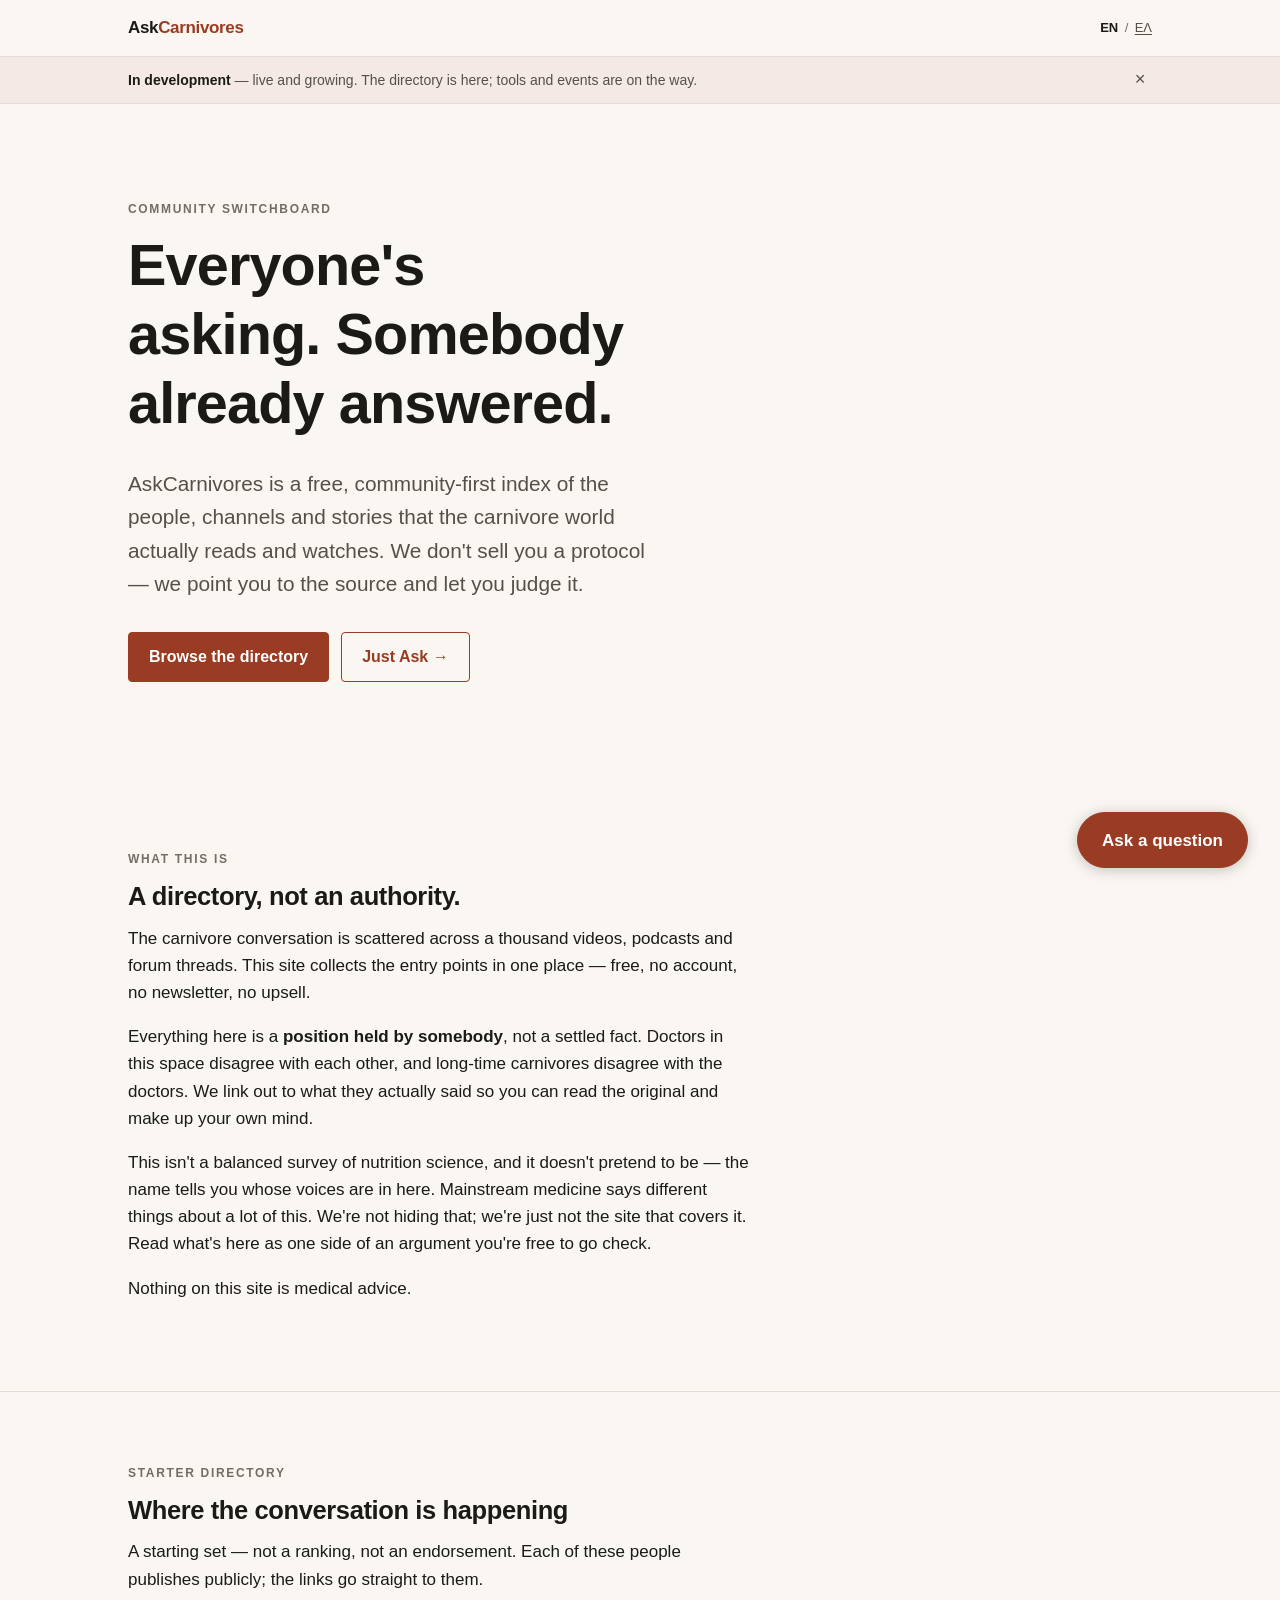
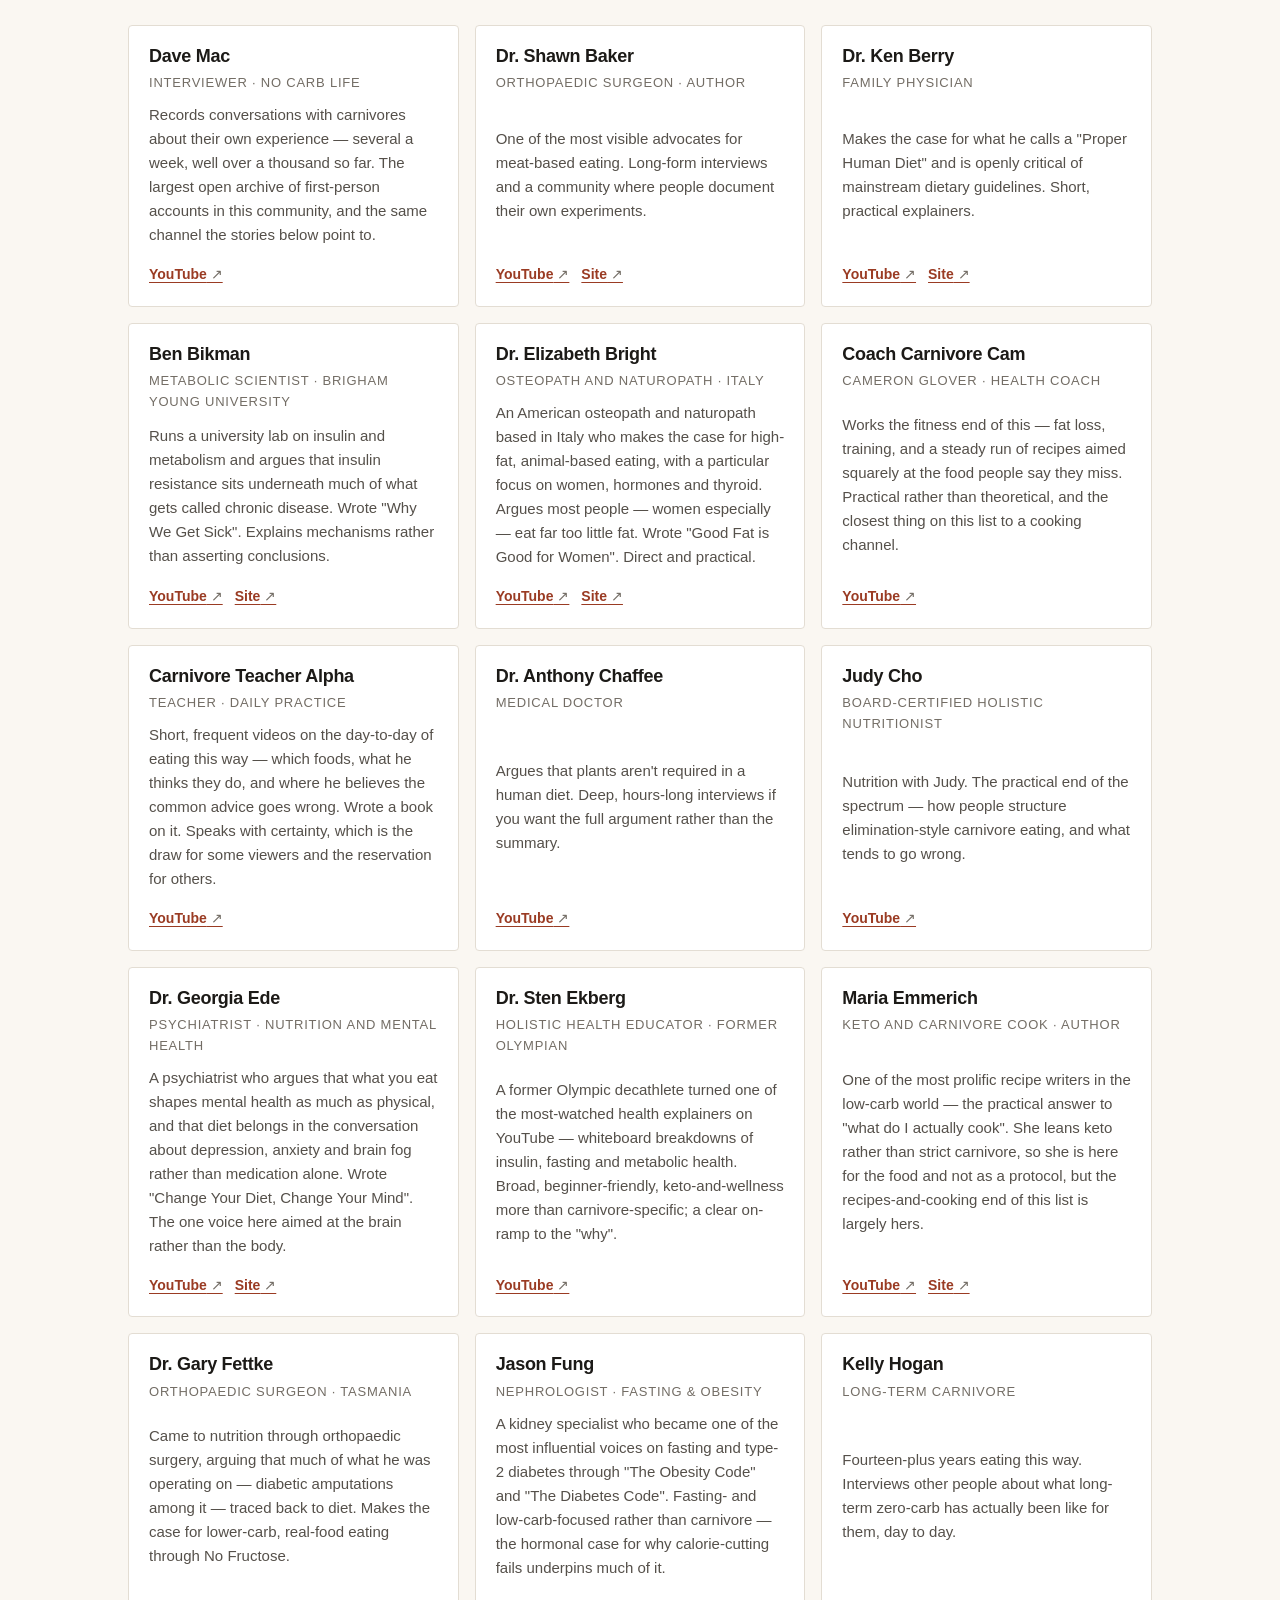
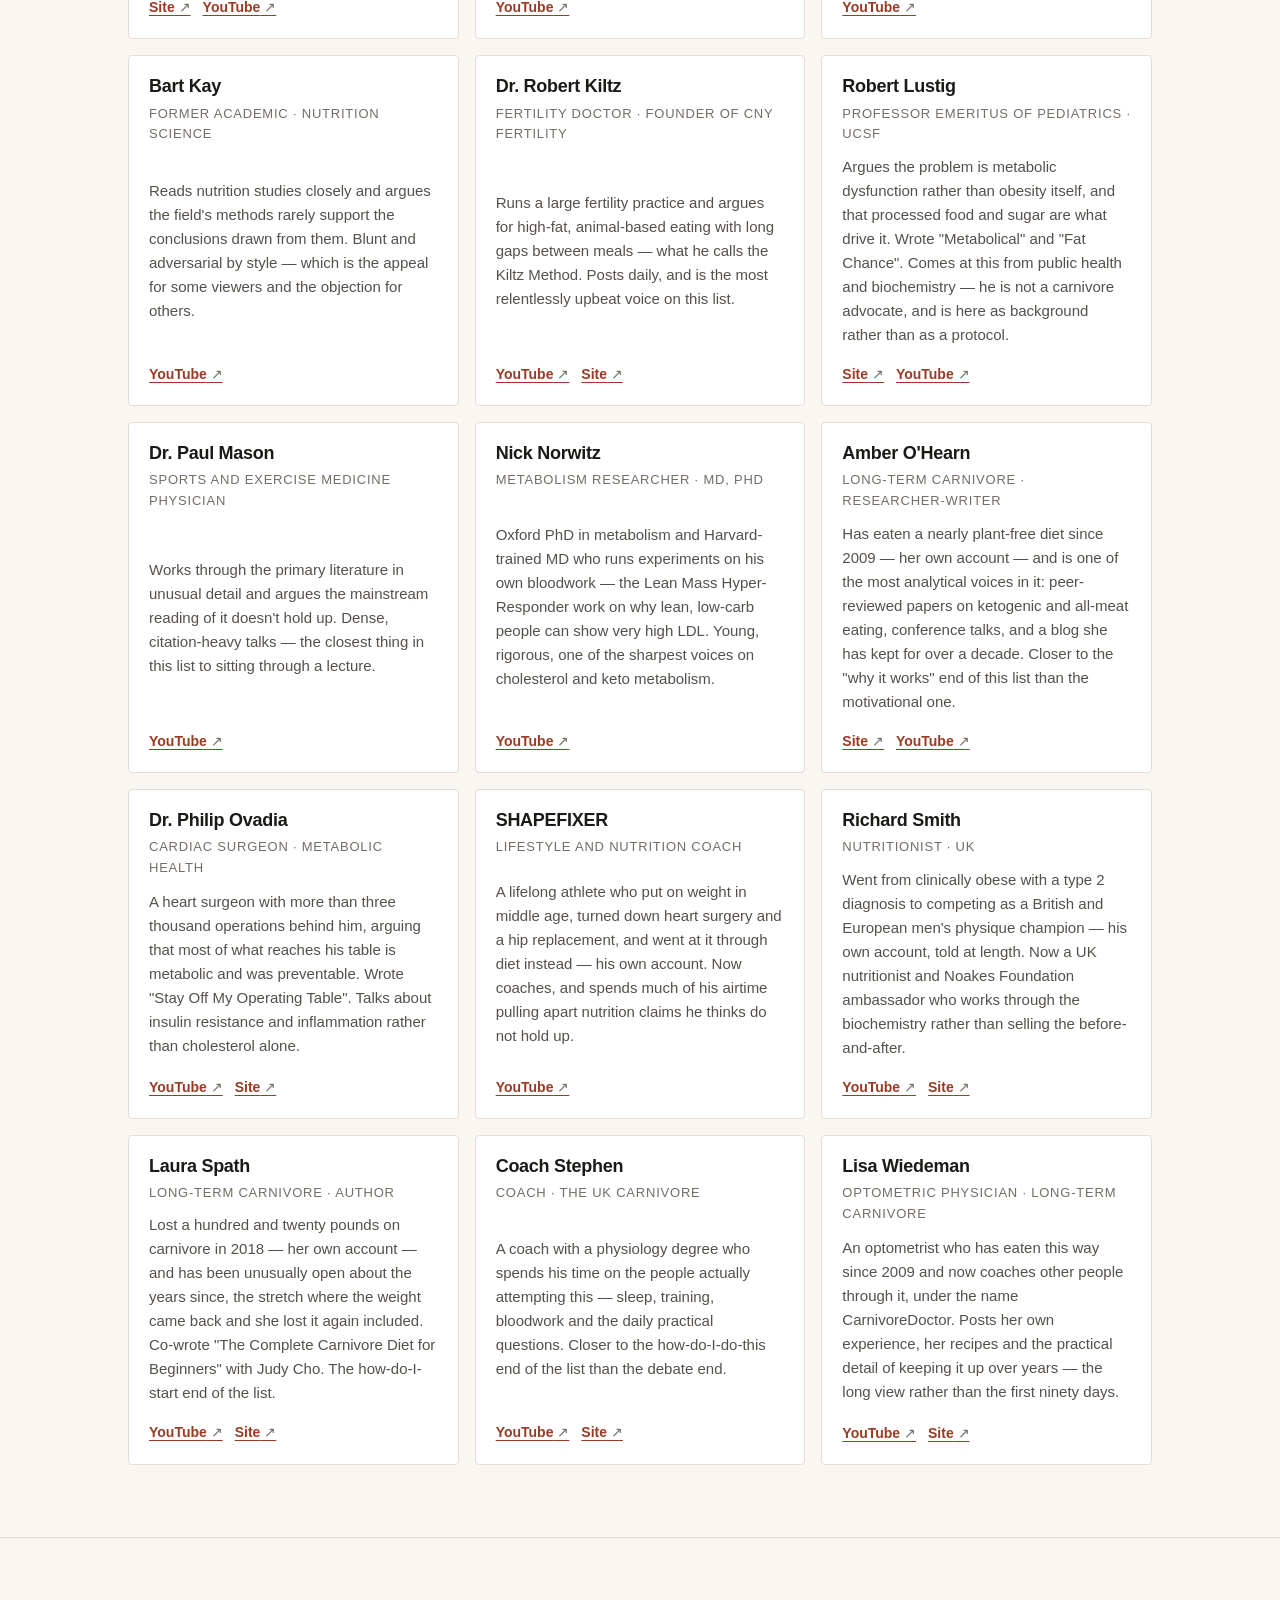
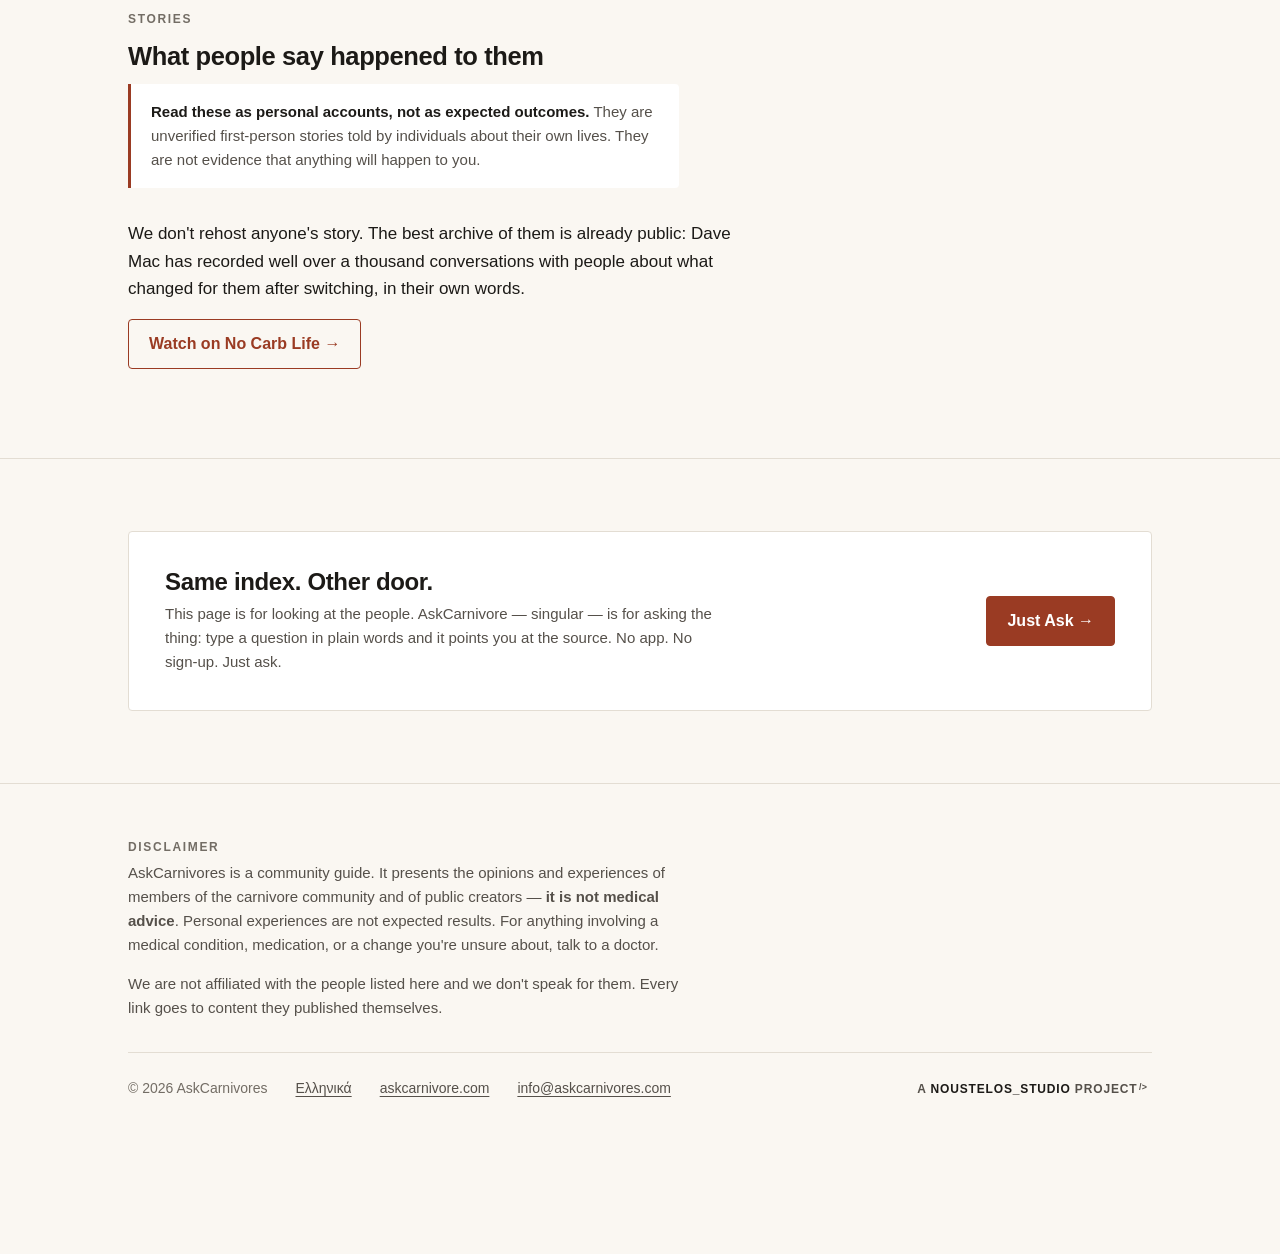
==== index.html @ 286eb3c7 "Put the bot in a panel, so nobody has to leave to ask Concept Base v3.1 §16, built. A floating launc" ====
<!DOCTYPE html>
<html lang="en">
<head>
<meta charset="utf-8">
<meta name="viewport" content="width=device-width, initial-scale=1">
<title>AskCarnivores — a community switchboard for the carnivore world</title>
<meta name="description" content="A free, community-first directory of carnivore creators, doctors and real experiences. We point you to the sources. Not medical advice.">
<link rel="canonical" href="https://askcarnivores.com/">
<link rel="alternate" hreflang="en" href="https://askcarnivores.com/">
<link rel="alternate" hreflang="el" href="https://askcarnivores.com/gr/">
<link rel="alternate" hreflang="x-default" href="https://askcarnivores.com/">

<meta property="og:type" content="website">
<meta property="og:url" content="https://askcarnivores.com/">
<meta property="og:site_name" content="AskCarnivores">
<meta property="og:title" content="AskCarnivores — a community switchboard for the carnivore world">
<meta property="og:description" content="A free, community-first directory of carnivore creators, doctors and real experiences. We point you to the sources. Not medical advice.">
<meta property="og:image" content="https://askcarnivores.com/assets/og.v1.png">
<meta property="og:image:width" content="1200">
<meta property="og:image:height" content="630">
<meta property="og:locale" content="en_US">
<meta property="og:locale:alternate" content="el_GR">
<meta name="twitter:card" content="summary_large_image">

<link rel="icon" href="/assets/favicon.v2.svg" type="image/svg+xml">
<link rel="apple-touch-icon" href="/assets/apple-touch-icon.v2.png">
<meta name="theme-color" content="#faf7f2" media="(prefers-color-scheme: light)">
<meta name="theme-color" content="#161513" media="(prefers-color-scheme: dark)">

<link rel="stylesheet" href="/assets/style.v3.css">
</head>
<body>

<a class="skip-link" href="#main">Skip to content</a>

<header class="site-header">
  <div class="wrap">
    <a class="brand" href="/">Ask<span>Carnivores</span></a>
    <nav class="lang" aria-label="Language">
      <a href="/" aria-current="true" hreflang="en">EN</a>
      <span aria-hidden="true">/</span>
      <a href="/gr/" hreflang="el">ΕΛ</a>
    </nav>
  </div>
</header>

<!-- Maturity, not liability. The disclaimer in the footer is a different
     promise and stays there — never move it up here, because this strip can be
     dismissed and that one must not be.

     The checkbox is the dismiss: no JavaScript on this site, by CSP. It has to
     precede the strip for the sibling selector to reach it. Mirror any change
     into /gr/index.html. -->
<input class="status-dismiss" type="checkbox" id="status-dismiss">
<aside class="status" aria-label="Site status">
  <div class="wrap">
    <p>
      <strong>In development</strong> — live and growing. The directory is here; tools
      and events are on the way.
    </p>
    <label class="status__x" for="status-dismiss" title="Dismiss">×</label>
  </div>
</aside>

<main id="main">

  <!-- ============ HERO ============ -->
  <section class="hero">
    <div class="wrap">
      <p class="eyebrow">Community switchboard</p>
      <h1>Everyone's asking. Somebody already answered.</h1>
      <p class="lede">
        AskCarnivores is a free, community-first index of the people, channels and
        stories that the carnivore world actually reads and watches. We don't sell
        you a protocol — we point you to the source and let you judge it.
      </p>
      <div class="hero-actions">
        <a class="btn btn-primary" href="#directory">Browse the directory</a>
        <a class="btn btn-secondary" href="https://askcarnivore.com" target="_blank" rel="noopener">Just Ask →</a>
      </div>
    </div>
  </section>

  <!-- ============ WHAT IS THIS ============ -->
  <section class="section" id="what">
    <div class="wrap">
      <p class="eyebrow">What this is</p>
      <h2>A directory, not an authority.</h2>
      <p>
        The carnivore conversation is scattered across a thousand videos, podcasts and
        forum threads. This site collects the entry points in one place — free, no
        account, no newsletter, no upsell.
      </p>
      <p>
        Everything here is a <strong>position held by somebody</strong>, not a settled fact.
        Doctors in this space disagree with each other, and long-time carnivores disagree
        with the doctors. We link out to what they actually said so you can read the
        original and make up your own mind.
      </p>
      <p>
        This isn't a balanced survey of nutrition science, and it doesn't pretend to be —
        the name tells you whose voices are in here. Mainstream medicine says different
        things about a lot of this. We're not hiding that; we're just not the site that
        covers it. Read what's here as one side of an argument you're free to go check.
      </p>
      <p>
        Nothing on this site is medical advice.
      </p>
    </div>
  </section>

  <!-- ============ DIRECTORY ============ -->
  <!-- ===================================================================
       DIRECTORY — EDIT HERE
       These 27 are Nick's list, and the list is CLOSED at 27 — a new name
       enters only if he judges it equally significant. Do not add or propose
       names; a change comes from him, not from a sweep. (It was 24 until
       2026-08-17, when he added Sten Ekberg, Jason Fung and Nick Norwitz. The
       bot's curation roster holds all 27 too, so the two match one-for-one.)
       To edit a card, edit the <li class="card"> block below.
       Keep every link: target="_blank" rel="noopener".
       CONTENT RULE: describe what a person ARGUES or EXPERIENCED.
         OK   "shares her own multi-year experience"
         NOT  "cured her eczema" / "reverses diabetes"
       Mirror any change into /gr/index.html.

       ORDER — do not re-sort by hand, and do not tidy it for grid symmetry.
       Dave Mac is pinned first because he is structural: his channel is the
       testimonials backbone and the Stories section's only destination. That
       is not a ranking of anyone else, and the "not a ranking, not an
       endorsement" line above the grid stays exactly as it is.
       Everyone after him is alphabetical BY SURNAME, ignoring a leading
       "Dr." — "Dr. Ken Berry" sorts under B, on "Berry". (This changed on
       2026-08-17; it used to sort on the first name shown.)
       Accounts with no surname use their real surname where one exists, and
       otherwise the handle with "Coach" dropped: Coach Carnivore Cam sorts on
       "Carnivore Cam", Coach Stephen on "Stephen", SHAPEFIXER on "Shapefixer".
       A new card slots into that rule; the order is never re-decided by hand,
       and it is never tidied for grid symmetry — 27 cards leave an uneven last
       row, which is fine.

       YOUTUBE-ONLY ON PURPOSE: Carnivore Teacher Alpha, Coach Carnivore Cam
       and SHAPEFIXER. None of them runs an ordinary site — the only other
       links on their channels are a storefront, a booking page and a book
       listing. Those are commerce, and v1 carries no affiliate or shop links
       (Brief §6). If one of them launches a real site, add it.

       DO NOT LIST: Paul Saladino. Nick's standing decision — he is not to be
       used as a source or a reference anywhere on this site, in the bot index,
       or in any future tool. Removed 2026-08-14. Do not re-add.
       =================================================================== -->
  <section class="section" id="directory">
    <div class="wrap">
      <p class="eyebrow">Starter directory</p>
      <h2>Where the conversation is happening</h2>
      <p>
        A starting set — not a ranking, not an endorsement. Each of these people
        publishes publicly; the links go straight to them.
      </p>

      <ul class="cards">

        <li class="card">
          <h3>Dave Mac</h3>
          <p class="role">Interviewer · No Carb Life</p>
          <p>
            Records conversations with carnivores about their own experience — several a
            week, well over a thousand so far. The largest open archive of first-person
            accounts in this community, and the same channel the stories below point to.
          </p>
          <div class="card-links">
            <a href="https://www.youtube.com/@zerocarb" target="_blank" rel="noopener">YouTube</a>
          </div>
        </li>

        <li class="card">
          <h3>Dr. Shawn Baker</h3>
          <p class="role">Orthopaedic surgeon · author</p>
          <p>
            One of the most visible advocates for meat-based eating. Long-form interviews
            and a community where people document their own experiments.
          </p>
          <div class="card-links">
            <a href="https://www.youtube.com/@ShawnBakerMD" target="_blank" rel="noopener">YouTube</a>
            <a href="https://revero.com" target="_blank" rel="noopener">Site</a>
          </div>
        </li>

        <li class="card">
          <h3>Dr. Ken Berry</h3>
          <p class="role">Family physician</p>
          <p>
            Makes the case for what he calls a "Proper Human Diet" and is openly critical
            of mainstream dietary guidelines. Short, practical explainers.
          </p>
          <div class="card-links">
            <a href="https://www.youtube.com/@KenDBerryMD" target="_blank" rel="noopener">YouTube</a>
            <a href="https://drberry.com" target="_blank" rel="noopener">Site</a>
          </div>
        </li>

        <li class="card">
          <h3>Ben Bikman</h3>
          <!-- Role names the field and institution, not an academic rank. Sources
               vary between assistant professor and professor depending on their
               date; field and lab are uncontested. Same caution as the Bart Kay
               card, for the same reason. -->
          <p class="role">Metabolic scientist · Brigham Young University</p>
          <p>
            Runs a university lab on insulin and metabolism and argues that insulin
            resistance sits underneath much of what gets called chronic disease. Wrote
            "Why We Get Sick". Explains mechanisms rather than asserting conclusions.
          </p>
          <div class="card-links">
            <a href="https://www.youtube.com/@benbikman" target="_blank" rel="noopener">YouTube</a>
            <a href="https://benbikman.com/" target="_blank" rel="noopener">Site</a>
          </div>
        </li>

        <li class="card">
          <h3>Dr. Elizabeth Bright</h3>
          <!-- @DrElizabethBright is the live channel. Two decoys: @ElizabethBright
               exists with no videos on it, and the channel ID that interview write-ups
               circulate for her is a 404. Checked 2026-08-15. -->
          <p class="role">Osteopath and naturopath · Italy</p>
          <p>
            An American osteopath and naturopath based in Italy who makes the case for
            high-fat, animal-based eating, with a particular focus on women, hormones and
            thyroid. Argues most people — women especially — eat far too little fat. Wrote
            "Good Fat is Good for Women". Direct and practical.
          </p>
          <div class="card-links">
            <a href="https://www.youtube.com/@DrElizabethBright" target="_blank" rel="noopener">YouTube</a>
            <a href="https://www.elizbright.com/" target="_blank" rel="noopener">Site</a>
          </div>
        </li>

        <li class="card">
          <h3>Coach Carnivore Cam</h3>
          <p class="role">Cameron Glover · health coach</p>
          <p>
            Works the fitness end of this — fat loss, training, and a steady run of
            recipes aimed squarely at the food people say they miss. Practical rather
            than theoretical, and the closest thing on this list to a cooking channel.
          </p>
          <div class="card-links">
            <a href="https://www.youtube.com/@coachcarnivorecam" target="_blank" rel="noopener">YouTube</a>
          </div>
        </li>

        <li class="card">
          <h3>Carnivore Teacher Alpha</h3>
          <p class="role">Teacher · daily practice</p>
          <p>
            Short, frequent videos on the day-to-day of eating this way — which foods,
            what he thinks they do, and where he believes the common advice goes wrong.
            Wrote a book on it. Speaks with certainty, which is the draw for some viewers
            and the reservation for others.
          </p>
          <div class="card-links">
            <a href="https://www.youtube.com/@CarnivoreteacherAlpha" target="_blank" rel="noopener">YouTube</a>
          </div>
        </li>

        <li class="card">
          <h3>Dr. Anthony Chaffee</h3>
          <p class="role">Medical doctor</p>
          <p>
            Argues that plants aren't required in a human diet. Deep, hours-long
            interviews if you want the full argument rather than the summary.
          </p>
          <div class="card-links">
            <a href="https://www.youtube.com/@anthonychaffeemd" target="_blank" rel="noopener">YouTube</a>
          </div>
        </li>

        <li class="card">
          <h3>Judy Cho</h3>
          <p class="role">Board-certified holistic nutritionist</p>
          <p>
            Nutrition with Judy. The practical end of the spectrum — how people structure
            elimination-style carnivore eating, and what tends to go wrong.
          </p>
          <div class="card-links">
            <a href="https://www.youtube.com/@NutritionwithJudy" target="_blank" rel="noopener">YouTube</a>
          </div>
        </li>

        <li class="card">
          <h3>Dr. Georgia Ede</h3>
          <p class="role">Psychiatrist · nutrition and mental health</p>
          <p>
            A psychiatrist who argues that what you eat shapes mental health as much as
            physical, and that diet belongs in the conversation about depression, anxiety
            and brain fog rather than medication alone. Wrote "Change Your Diet, Change
            Your Mind". The one voice here aimed at the brain rather than the body.
          </p>
          <div class="card-links">
            <a href="https://www.youtube.com/@GeorgiaEdeMD" target="_blank" rel="noopener">YouTube</a>
            <a href="https://www.diagnosisdiet.com/" target="_blank" rel="noopener">Site</a>
          </div>
        </li>

        <li class="card">
          <h3>Dr. Sten Ekberg</h3>
          <!-- CREDENTIAL-SAFE ROLE LINE, ON PURPOSE. He is a chiropractor (DC), not a
               physician. "Dr. Ekberg" is his own branding; this card describes what he
               DOES and never implies MD. Do not "upgrade" this line to doctor,
               physician or medical anything. -->
          <p class="role">Holistic health educator · former Olympian</p>
          <p>
            A former Olympic decathlete turned one of the most-watched health explainers
            on YouTube — whiteboard breakdowns of insulin, fasting and metabolic health.
            Broad, beginner-friendly, keto-and-wellness more than carnivore-specific; a
            clear on-ramp to the "why".
          </p>
          <div class="card-links">
            <a href="https://www.youtube.com/@drekberg" target="_blank" rel="noopener">YouTube</a>
          </div>
        </li>

        <li class="card">
          <h3>Maria Emmerich</h3>
          <p class="role">Keto and carnivore cook · author</p>
          <p>
            One of the most prolific recipe writers in the low-carb world — the practical
            answer to "what do I actually cook". She leans keto rather than strict
            carnivore, so she is here for the food and not as a protocol, but the
            recipes-and-cooking end of this list is largely hers.
          </p>
          <div class="card-links">
            <a href="https://www.youtube.com/@MariaEmmerich" target="_blank" rel="noopener">YouTube</a>
            <a href="https://mariamindbodyhealth.com/" target="_blank" rel="noopener">Site</a>
          </div>
        </li>

        <li class="card">
          <h3>Dr. Gary Fettke</h3>
          <!-- Role stays at profession and place. His long run-in with the Australian
               regulator is real, but published accounts differ on what was upheld and
               when, so it is deliberately off the card — same reasoning as Bart Kay's
               rank. Site first: the channel last posted in 2019. -->
          <p class="role">Orthopaedic surgeon · Tasmania</p>
          <p>
            Came to nutrition through orthopaedic surgery, arguing that much of what he
            was operating on — diabetic amputations among it — traced back to diet. Makes
            the case for lower-carb, real-food eating through No Fructose.
          </p>
          <div class="card-links">
            <a href="https://www.nofructose.com/" target="_blank" rel="noopener">Site</a>
            <a href="https://www.youtube.com/@garyfettke3210" target="_blank" rel="noopener">YouTube</a>
          </div>
        </li>

        <li class="card">
          <h3>Jason Fung</h3>
          <p class="role">Nephrologist · fasting &amp; obesity</p>
          <p>
            A kidney specialist who became one of the most influential voices on fasting
            and type-2 diabetes through "The Obesity Code" and "The Diabetes Code".
            Fasting- and low-carb-focused rather than carnivore — the hormonal case for
            why calorie-cutting fails underpins much of it.
          </p>
          <div class="card-links">
            <a href="https://www.youtube.com/@DrJasonFung" target="_blank" rel="noopener">YouTube</a>
          </div>
        </li>

        <li class="card">
          <h3>Kelly Hogan</h3>
          <p class="role">Long-term carnivore</p>
          <p>
            Fourteen-plus years eating this way. Interviews other people about what
            long-term zero-carb has actually been like for them, day to day.
          </p>
          <div class="card-links">
            <a href="https://www.youtube.com/@MyZeroCarbLife" target="_blank" rel="noopener">YouTube</a>
          </div>
        </li>

        <li class="card">
          <h3>Bart Kay</h3>
          <!-- Role line deliberately avoids "Professor". Sources disagree: his own
               channel says former professor, other bios say former senior lecturer.
               "Former academic" is true under either reading. See PENDING.md. -->
          <p class="role">Former academic · nutrition science</p>
          <p>
            Reads nutrition studies closely and argues the field's methods rarely support
            the conclusions drawn from them. Blunt and adversarial by style — which is the
            appeal for some viewers and the objection for others.
          </p>
          <div class="card-links">
            <a href="https://www.youtube.com/@bart-kay" target="_blank" rel="noopener">YouTube</a>
          </div>
        </li>

        <li class="card">
          <h3>Dr. Robert Kiltz</h3>
          <!-- Site link goes to kiltzhealth.com, which is where doctorkiltz.com now
               redirects. Link the destination, not the redirect. -->
          <p class="role">Fertility doctor · founder of CNY Fertility</p>
          <p>
            Runs a large fertility practice and argues for high-fat, animal-based eating
            with long gaps between meals — what he calls the Kiltz Method. Posts daily,
            and is the most relentlessly upbeat voice on this list.
          </p>
          <div class="card-links">
            <a href="https://www.youtube.com/@doctorkiltz" target="_blank" rel="noopener">YouTube</a>
            <a href="https://kiltzhealth.com/" target="_blank" rel="noopener">Site</a>
          </div>
        </li>

        <li class="card">
          <h3>Robert Lustig</h3>
          <!-- "Professor emeritus" is his own wording on robertlustig.com — retired
               from UCSF, not active faculty. Same caution as the Bart Kay and Ben
               Bikman cards: use the rank the person's own source states.
               Site is listed first on purpose: his channel last posted in 2022. -->
          <p class="role">Professor emeritus of Pediatrics · UCSF</p>
          <p>
            Argues the problem is metabolic dysfunction rather than obesity itself, and
            that processed food and sugar are what drive it. Wrote "Metabolical" and
            "Fat Chance". Comes at this from public health and biochemistry — he is not
            a carnivore advocate, and is here as background rather than as a protocol.
          </p>
          <div class="card-links">
            <a href="https://robertlustig.com/" target="_blank" rel="noopener">Site</a>
            <a href="https://www.youtube.com/@RobertLustigMD" target="_blank" rel="noopener">YouTube</a>
          </div>
        </li>

        <li class="card">
          <h3>Dr. Paul Mason</h3>
          <p class="role">Sports and exercise medicine physician</p>
          <p>
            Works through the primary literature in unusual detail and argues the
            mainstream reading of it doesn't hold up. Dense, citation-heavy talks — the
            closest thing in this list to sitting through a lecture.
          </p>
          <div class="card-links">
            <a href="https://www.youtube.com/@DrPaulMason" target="_blank" rel="noopener">YouTube</a>
          </div>
        </li>

        <li class="card">
          <h3>Nick Norwitz</h3>
          <p class="role">Metabolism researcher · MD, PhD</p>
          <p>
            Oxford PhD in metabolism and Harvard-trained MD who runs experiments on his
            own bloodwork — the Lean Mass Hyper-Responder work on why lean, low-carb
            people can show very high LDL. Young, rigorous, one of the sharpest voices on
            cholesterol and keto metabolism.
          </p>
          <div class="card-links">
            <a href="https://www.youtube.com/@nicknorwitzMDPhD" target="_blank" rel="noopener">YouTube</a>
          </div>
        </li>

        <li class="card">
          <h3>Amber O'Hearn</h3>
          <!-- Site first: the channel has not posted since April 2025, same reason
               Lustig and Fettke lead with their sites. Her blog moved — ketotic.org
               is the old one and its apex now fails TLS, and empiri.ca redirects to
               mostly-fat.com. Link the destination. Checked 2026-08-15. -->
          <p class="role">Long-term carnivore · researcher-writer</p>
          <p>
            Has eaten a nearly plant-free diet since 2009 — her own account — and is one
            of the most analytical voices in it: peer-reviewed papers on ketogenic and
            all-meat eating, conference talks, and a blog she has kept for over a decade.
            Closer to the "why it works" end of this list than the motivational one.
          </p>
          <div class="card-links">
            <a href="https://www.mostly-fat.com/" target="_blank" rel="noopener">Site</a>
            <a href="https://www.youtube.com/@AmberOHearn" target="_blank" rel="noopener">YouTube</a>
          </div>
        </li>

        <li class="card">
          <h3>Dr. Philip Ovadia</h3>
          <!-- Site is ifixhearts.com, his telehealth practice and the name the channel
               carries. ovadiahearthealth.com also resolves but is a quiz landing page,
               so it is not the one to link. -->
          <p class="role">Cardiac surgeon · metabolic health</p>
          <p>
            A heart surgeon with more than three thousand operations behind him, arguing
            that most of what reaches his table is metabolic and was preventable. Wrote
            "Stay Off My Operating Table". Talks about insulin resistance and
            inflammation rather than cholesterol alone.
          </p>
          <div class="card-links">
            <a href="https://www.youtube.com/@IFixHearts" target="_blank" rel="noopener">YouTube</a>
            <a href="https://ifixhearts.com/" target="_blank" rel="noopener">Site</a>
          </div>
        </li>

        <li class="card">
          <h3>SHAPEFIXER</h3>
          <p class="role">Lifestyle and nutrition coach</p>
          <p>
            A lifelong athlete who put on weight in middle age, turned down heart surgery
            and a hip replacement, and went at it through diet instead — his own account.
            Now coaches, and spends much of his airtime pulling apart nutrition claims he
            thinks do not hold up.
          </p>
          <div class="card-links">
            <a href="https://www.youtube.com/@shapefixer" target="_blank" rel="noopener">YouTube</a>
          </div>
        </li>

        <li class="card">
          <h3>Richard Smith</h3>
          <!-- Handle is @Richard-A-Smith. @Richard-Smith-Nutrition looks right, is what
               search results suggest, and does not exist. Checked 2026-08-15. -->
          <p class="role">Nutritionist · UK</p>
          <p>
            Went from clinically obese with a type 2 diagnosis to competing as a British
            and European men's physique champion — his own account, told at length. Now a
            UK nutritionist and Noakes Foundation ambassador who works through the
            biochemistry rather than selling the before-and-after.
          </p>
          <div class="card-links">
            <a href="https://www.youtube.com/@Richard-A-Smith" target="_blank" rel="noopener">YouTube</a>
            <a href="https://www.richardsmithnutrition.com/" target="_blank" rel="noopener">Site</a>
          </div>
        </li>

        <li class="card">
          <h3>Laura Spath</h3>
          <p class="role">Long-term carnivore · author</p>
          <p>
            Lost a hundred and twenty pounds on carnivore in 2018 — her own account — and
            has been unusually open about the years since, the stretch where the weight
            came back and she lost it again included. Co-wrote "The Complete Carnivore
            Diet for Beginners" with Judy Cho. The how-do-I-start end of the list.
          </p>
          <div class="card-links">
            <a href="https://www.youtube.com/@LauraSpath" target="_blank" rel="noopener">YouTube</a>
            <a href="https://www.lauraspath.com/" target="_blank" rel="noopener">Site</a>
          </div>
        </li>

        <li class="card">
          <h3>Coach Stephen</h3>
          <!-- Stephen with a "ph" — @CoachStephen. Card title matches the channel name;
               his site runs under The UK Carnivore. -->
          <p class="role">Coach · The UK Carnivore</p>
          <p>
            A coach with a physiology degree who spends his time on the people actually
            attempting this — sleep, training, bloodwork and the daily practical
            questions. Closer to the how-do-I-do-this end of the list than the debate end.
          </p>
          <div class="card-links">
            <a href="https://www.youtube.com/@CoachStephen" target="_blank" rel="noopener">YouTube</a>
            <a href="https://www.theukcarnivore.com/" target="_blank" rel="noopener">Site</a>
          </div>
        </li>

        <li class="card">
          <h3>Lisa Wiedeman</h3>
          <!-- She goes by CarnivoreDoctor, and that is the handle: @carnivoredoctor.
               "Carnivore70Something" is not hers — no such channel, and
               carnivore70something.com does not resolve at all. Her own channel says
               "16 year Carnivore Veteran since 2009", so the card says 2009 rather
               than "decades". Checked 2026-08-15. -->
          <p class="role">Optometric physician · long-term carnivore</p>
          <p>
            An optometrist who has eaten this way since 2009 and now coaches other people
            through it, under the name CarnivoreDoctor. Posts her own experience, her
            recipes and the practical detail of keeping it up over years — the long view
            rather than the first ninety days.
          </p>
          <div class="card-links">
            <a href="https://www.youtube.com/@carnivoredoctor" target="_blank" rel="noopener">YouTube</a>
            <a href="https://www.carnivore-doctor.com/" target="_blank" rel="noopener">Site</a>
          </div>
        </li>

      </ul>
    </div>
  </section>
  <!-- ===================== END DIRECTORY ===================== -->

  <!-- ============ TESTIMONIALS ============ -->
  <section class="section" id="stories">
    <div class="wrap">
      <p class="eyebrow">Stories</p>
      <h2>What people say happened to them</h2>

      <div class="notice">
        <p>
          <strong>Read these as personal accounts, not as expected outcomes.</strong>
          They are unverified first-person stories told by individuals about their own
          lives. They are not evidence that anything will happen to you.
        </p>
      </div>

      <p>
        We don't rehost anyone's story. The best archive of them is already public:
        Dave Mac has recorded well over a thousand conversations with people about
        what changed for them after switching, in their own words.
      </p>
      <p>
        <a class="btn btn-secondary" href="https://www.youtube.com/@zerocarb" target="_blank" rel="noopener">Watch on No Carb Life →</a>
      </p>
    </div>
  </section>

  <!-- ============ ASK THE BOT ============ -->
  <section class="section" id="ask">
    <div class="wrap">
      <div class="banner">
        <div class="banner-text">
          <h2>Same index. Other door.</h2>
          <p>
            This page is for looking at the people. AskCarnivore — singular — is for
            asking the thing: type a question in plain words and it points you at the
            source. No app. No sign-up. Just ask.
          </p>
        </div>
        <!-- data-ask: the panel's second entry point. Same link as before, so
             with no JavaScript it still opens the bot's own page. -->
        <a class="btn btn-primary" href="https://askcarnivore.com" target="_blank" rel="noopener" data-ask>Just Ask →</a>
      </div>
    </div>
  </section>

</main>

<!-- ============ FOOTER ============ -->
<footer class="site-footer">
  <div class="wrap">
    <h2>Disclaimer</h2>
    <div class="footer-disclaimer">
      <p>
        AskCarnivores is a community guide. It presents the opinions and experiences of
        members of the carnivore community and of public creators — <strong>it is not
        medical advice</strong>. Personal experiences are not expected results. For
        anything involving a medical condition, medication, or a change you're unsure
        about, talk to a doctor.
      </p>
      <p>
        We are not affiliated with the people listed here and we don't speak for them.
        Every link goes to content they published themselves.
      </p>
    </div>

    <div class="footer-meta">
      <span>© 2026 AskCarnivores</span>
      <a href="/gr/" hreflang="el">Ελληνικά</a>
      <a href="https://askcarnivore.com" target="_blank" rel="noopener">askcarnivore.com</a>
      <!-- The address is shown in full, not hidden behind "Contact": a visible
           address can be copied by anyone whose browser has no mail handler.
           No target/rel — mailto: hands off to a mail client, it is not an
           external page, so rule 1 does not apply. Mirror any change into
           /gr/index.html and 404.html. -->
      <!--email_off--><a href="mailto:info@askcarnivores.com">info@askcarnivores.com</a><!--/email_off-->

      <!-- The "/>" is the studio's mark, not punctuation — decorative here,
           so it stays out of the accessible name ("A NOUSTELOS_STUDIO PROJECT").
           rel is "noopener" only, deliberately: noreferrer would hide that the
           traffic came from here, and attribution is the point of the credit. -->
      <a class="by" href="https://noustelos.gr/" target="_blank" rel="noopener">A <span class="by__name">NOUSTELOS_STUDIO</span> PROJECT<span class="by__mark" aria-hidden="true">/&gt;</span></a>
    </div>
  </div>
</footer>

<!-- ============ ASK PANEL (Concept Base v3.1 §16) ============
     The bot, embedded — so nobody has to leave the page to ask. Three layers,
     and the boundary between them is the point: this repo owns the launcher,
     the panel and the styling; the iframe points at the bot's public /embed
     URL; the bot itself is untouched, on its own origin, in its own repo.

     Progressive enhancement: with no JavaScript the launcher below is an
     ordinary link to askcarnivore.com — exactly what this site shipped before
     — and /assets/ask.v1.js upgrades it into a panel. Nothing here ever
     fetches the bot's worker. A frame IS a public hyperlink, in a window.

     Mirror any change into /gr/index.html. -->
<a class="ask-launcher" href="https://askcarnivore.com" target="_blank" rel="noopener" data-ask>Ask a question</a>

<button class="ask-backdrop" id="ask-backdrop" type="button" tabindex="-1" aria-hidden="true"></button>

<div class="ask-panel" id="ask-panel" role="dialog" aria-modal="true" aria-label="Ask AskCarnivore" aria-hidden="true">
  <div class="ask-panel__head">
    <p class="ask-panel__title">Ask a question</p>
    <button class="ask-panel__x" id="ask-close" type="button" aria-label="Close">&times;</button>
  </div>
  <!-- NO sandbox attribute, and that is deliberate. `sandbox` without
       `allow-same-origin` gives the framed page an opaque origin, so its own
       fetch to /api/ask arrives carrying `Origin: null`, the bot's origin
       check rejects it, and this panel renders a perfect chat that answers
       403 to every question. The isolation here comes from the origin
       boundary and from `frame-src` naming exactly one host in `_headers` —
       not from this attribute. Don't add it back. -->
  <iframe class="ask-panel__frame" id="ask-frame" title="Ask Carnivore Ai"></iframe>
</div>

<script src="/assets/ask.v1.js" defer></script>

</body>
</html>
---- assets/style.v3.css ----
/* askcarnivores.com — v1 portal landing
   Zero dependencies. Mobile-first. Light + dark via prefers-color-scheme.
   To rebrand: change the tokens in :root and the dark block. Nothing else. */

:root {
  --bg:        #faf7f2;   /* bone */
  --bg-raised: #ffffff;
  --ink:       #1c1a17;   /* deep charcoal */
  --ink-soft:  #55504a;
  --ink-faint: #736d65;   /* 4.79:1 on --bg — keep it at least this dark, it is used at 12px */
  --rule:      #e3ddd3;
  --accent:    #9a3b23;   /* muted rust */
  --accent-ink:#ffffff;
  --wash:      #f4e9e4;   /* faint accent tint, for the notice strip */
  --focus:     #1c5f8f;

  --measure: 66ch;
  --wrap: 68rem;
  --space: clamp(1rem, 4vw, 2rem);
  --radius: 4px;

  --font: -apple-system, BlinkMacSystemFont, "Segoe UI", Roboto, "Helvetica Neue",
          Arial, "Noto Sans", sans-serif;
}

@media (prefers-color-scheme: dark) {
  :root {
    --bg:        #161513;
    --bg-raised: #1f1e1b;
    --ink:       #f2eee7;
    --ink-soft:  #c3bcb1;
    --ink-faint: #9a938a;
    --rule:      #33302b;
    --accent:    #e0805f;
    --accent-ink:#1a1512;
    --wash:      #251c18;
    --focus:     #7ab8e8;
  }
}

*, *::before, *::after { box-sizing: border-box; }

html {
  -webkit-text-size-adjust: 100%;
  scroll-behavior: smooth;
  scroll-padding-top: 2rem;
}

@media (prefers-reduced-motion: reduce) {
  html { scroll-behavior: auto; }
}

body {
  margin: 0;
  background: var(--bg);
  color: var(--ink);
  font-family: var(--font);
  font-size: 1.0625rem;
  line-height: 1.6;
  -webkit-font-smoothing: antialiased;
}

/* ---------- shared bits ---------- */

.wrap {
  width: 100%;
  max-width: var(--wrap);
  margin-inline: auto;
  padding-inline: var(--space);
}

a {
  color: var(--accent);
  text-underline-offset: 0.18em;
  text-decoration-thickness: 1px;
}

a:hover { text-decoration-thickness: 2px; }

:focus-visible {
  outline: 3px solid var(--focus);
  outline-offset: 2px;
  border-radius: 2px;
}

h1, h2, h3 {
  line-height: 1.2;
  letter-spacing: -0.015em;
  margin: 0 0 0.5em;
  text-wrap: balance;
}

p { margin: 0 0 1em; max-width: var(--measure); }

.skip-link {
  position: absolute;
  left: -9999px;
  top: 0;
  background: var(--ink);
  color: var(--bg);
  padding: 0.75rem 1rem;
  z-index: 10;
}
.skip-link:focus { left: 0; }

.eyebrow {
  font-size: 0.75rem;
  letter-spacing: 0.14em;
  text-transform: uppercase;
  color: var(--ink-faint);
  margin: 0 0 0.75rem;
  font-weight: 600;
}

.btn {
  display: inline-block;
  padding: 0.7rem 1.25rem;
  border-radius: var(--radius);
  font-weight: 600;
  text-decoration: none;
  border: 1px solid var(--accent);
  font-size: 1rem;
}
.btn-primary { background: var(--accent); color: var(--accent-ink); }
.btn-primary:hover { filter: brightness(1.1); }
.btn-secondary { background: transparent; color: var(--accent); }
.btn-secondary:hover { background: var(--accent); color: var(--accent-ink); }

.section { padding-block: clamp(2.75rem, 8vw, 4.5rem); }
.section + .section { border-top: 1px solid var(--rule); }

/* ---------- header ---------- */

.site-header {
  border-bottom: 1px solid var(--rule);
  padding-block: 0.9rem;
}

.site-header .wrap {
  display: flex;
  align-items: center;
  justify-content: space-between;
  gap: 1rem;
  flex-wrap: wrap;
}

.brand {
  font-weight: 700;
  font-size: 1.0625rem;
  letter-spacing: -0.02em;
  color: var(--ink);
  text-decoration: none;
}
.brand span { color: var(--accent); }

.lang {
  font-size: 0.8125rem;
  color: var(--ink-faint);
  display: flex;
  gap: 0.4rem;
  align-items: center;
}
.lang a { color: var(--ink-soft); }
.lang [aria-current="true"] {
  color: var(--ink);
  font-weight: 600;
  text-decoration: none;
}

/* ---------- status strip ----------
   How mature the site is, nothing more. The medical disclaimer in the footer
   is a different promise and stays there: this strip can be dismissed, and
   nothing dismissable should ever carry the disclaimer.

   Dismissal is a checkbox and a label, with no JavaScript anywhere — this site
   ships `default-src 'none'`, which blocks scripts outright, and that is worth
   more than making the × survive a reload. It closes for the visit, not
   forever. */

.status {
  background: var(--wash);
  border-bottom: 1px solid var(--rule);
  padding-block: 0.7rem;
  font-size: 0.875rem;
  color: var(--ink-soft);
}
.status .wrap { display: flex; align-items: baseline; gap: 1rem; }
.status p { margin: 0; max-width: none; }
.status strong { color: var(--ink); }

/* Off-screen rather than display:none — a hidden input takes no focus, and the
   × has to be reachable by keyboard. */
.status-dismiss {
  position: absolute;
  width: 1px;
  height: 1px;
  opacity: 0;
  pointer-events: none;
}

.status-dismiss:checked + .status { display: none; }

.status__x {
  flex: none;
  margin-left: auto;
  padding: 0 0.4rem;
  color: var(--ink-soft);
  font-size: 1.15rem;
  line-height: 1.2;
  cursor: pointer;
  border-radius: 0.3rem;
}

.status__x:hover { color: var(--ink); }

.status-dismiss:focus-visible + .status .status__x {
  outline: 2px solid var(--ink);
  outline-offset: 2px;
}

/* ---------- hero ---------- */

.hero { padding-block: clamp(3rem, 11vw, 6rem); }

.hero h1 {
  font-size: clamp(2.1rem, 7.5vw, 3.6rem);
  max-width: 18ch;
}

.hero .lede {
  font-size: clamp(1.0625rem, 2.4vw, 1.3rem);
  color: var(--ink-soft);
  max-width: 46ch;
  margin-bottom: 2rem;
}

.hero-actions {
  display: flex;
  gap: 0.75rem;
  flex-wrap: wrap;
}

/* ---------- directory ---------- */

.cards {
  list-style: none;
  margin: 2rem 0 0;
  padding: 0;
  display: grid;
  gap: 1rem;
  grid-template-columns: repeat(auto-fit, minmax(17rem, 1fr));
}

.card {
  background: var(--bg-raised);
  border: 1px solid var(--rule);
  border-radius: var(--radius);
  padding: 1.25rem;
  display: flex;
  flex-direction: column;
}

.card h3 { font-size: 1.125rem; margin-bottom: 0.35rem; }

.card .role {
  font-size: 0.8125rem;
  color: var(--ink-faint);
  margin: 0 0 0.6rem;
  text-transform: uppercase;
  letter-spacing: 0.06em;
}

.card p {
  font-size: 0.9375rem;
  color: var(--ink-soft);
  margin-bottom: 1rem;
  flex-grow: 1;
}

.card-links {
  display: flex;
  flex-wrap: wrap;
  gap: 0.4rem 0.75rem;
  font-size: 0.875rem;
  font-weight: 600;
}

.card-links a::after {
  content: " ↗";
  font-weight: 400;
  color: var(--ink-faint);
}

/* ---------- notice / disclaimer ---------- */

.notice {
  border-left: 3px solid var(--accent);
  background: var(--bg-raised);
  padding: 1rem 1.25rem;
  border-radius: 0 var(--radius) var(--radius) 0;
  font-size: 0.9375rem;
  color: var(--ink-soft);
  max-width: var(--measure);
  margin: 0 0 2rem;
}
.notice p { margin: 0; }
.notice strong { color: var(--ink); }

/* ---------- ask-the-bot banner ---------- */

.banner {
  background: var(--bg-raised);
  border: 1px solid var(--rule);
  border-radius: var(--radius);
  padding: clamp(1.5rem, 5vw, 2.25rem);
  display: flex;
  gap: 1.5rem;
  align-items: center;
  justify-content: space-between;
  flex-wrap: wrap;
}
.banner h2 { margin-bottom: 0.35rem; font-size: 1.5rem; }
.banner p { margin: 0; color: var(--ink-soft); font-size: 0.9375rem; }
.banner .banner-text { min-width: 15rem; flex: 1 1 22rem; }

/* ---------- footer ---------- */

.site-footer {
  border-top: 1px solid var(--rule);
  padding-block: clamp(2.5rem, 7vw, 3.5rem);
  font-size: 0.9375rem;
  color: var(--ink-soft);
}

.site-footer h2 {
  font-size: 0.75rem;
  letter-spacing: 0.14em;
  text-transform: uppercase;
  color: var(--ink-faint);
}

.footer-disclaimer { max-width: var(--measure); }

.footer-meta {
  margin-top: 2rem;
  padding-top: 1.5rem;
  border-top: 1px solid var(--rule);
  display: flex;
  gap: 1rem 1.75rem;
  flex-wrap: wrap;
  align-items: baseline;
  font-size: 0.875rem;
  color: var(--ink-faint);
}
.footer-meta a { color: var(--ink-soft); }

/* ---------- studio credit ----------
   Copied from the askcarnivore.com placeholder, not imported — the two projects
   share no code (see README siloing rule). Re-tokenised for this palette.
   The original leans on opacity .68 for its resting state; that would drop this
   below AA on a light background, so the quiet-then-brighten behaviour is done
   with colour instead. The studio's mark keeps its own proportions. */

.by {
  display: inline-block;
  margin-inline-start: auto;
  padding: 0.4rem 0.3rem;
  color: var(--ink-faint);
  font-size: 0.75rem;
  font-weight: 600;
  letter-spacing: 0.07em;
  line-height: 1;
  text-decoration: none;
  white-space: nowrap;
  transition: color 0.25s ease;
}

.footer-meta .by:hover,
.footer-meta .by:focus-visible { color: var(--ink); }

.by__name { font-weight: 700; color: var(--ink); }

.by__mark {
  display: inline-block;
  margin-left: 0.18em;
  font-size: 0.74em;
  font-weight: 600;
  letter-spacing: 0.03em;
  transform: translateY(-0.32em);
}

@media (prefers-reduced-motion: reduce) {
  .by { transition: none; }
}

/* ---------- ask panel (Concept Base v3.1 §16) ----------
   The bot, embedded: a launcher, a panel, and an iframe of the bot's public
   /embed page. Cosmetics only — nothing here knows anything about the bot
   beyond one URL, and no script on this site ever calls its worker.

   Built for the audience §16 names: 50+, most of them managing something
   medical. That is why the launcher carries WORDS instead of a chat glyph,
   why the targets are large, and why the panel is full-screen on a phone.
   Closing the panel IS the back button, so the × outranks everything else
   in the panel for size and contrast. */

.ask-launcher {
  position: fixed;
  z-index: 40;
  right: var(--space);
  bottom: var(--space);
  display: inline-flex;
  align-items: center;
  min-height: 3.5rem;
  padding: 0.9rem 1.5rem;
  border: 1px solid var(--accent);
  border-radius: 2rem;
  background: var(--accent);
  color: var(--accent-ink);
  font-family: inherit;
  font-size: 1.0625rem;
  font-weight: 600;
  line-height: 1;
  text-decoration: none;
  cursor: pointer;
  box-shadow: 0 2px 14px rgb(0 0 0 / 0.22);
}

/* Never hidden on scroll. A launcher that disappears is a launcher this
   audience does not find again — the whole point is that asking is always
   one visible step away. */

.ask-launcher:hover { filter: brightness(1.1); }

/* Full width on a phone, where a corner pill is a small target. */
@media (max-width: 30rem) {
  .ask-launcher {
    left: var(--space);
    justify-content: center;
  }
}

/* The launcher floats over the page, so the last thing on it would sit
   underneath — and the last thing on it is the disclaimer. Buy back its
   height, but only on the pages that actually carry a launcher: 404.html
   shares this stylesheet and has none. */
body:has(.ask-launcher) { padding-bottom: 6rem; }

/* Open state hides the launcher: the × is the only control that matters
   while the panel is up, and two competing buttons is how people miss it. */
.ask-open .ask-launcher { display: none; }

/* Scroll lock. The panel owns the viewport while it is open. */
.ask-open body { overflow: hidden; }

.ask-backdrop {
  position: fixed;
  inset: 0;
  z-index: 45;
  background: rgb(0 0 0 / 0.45);
  border: 0;
  padding: 0;
  cursor: pointer;
}

.ask-panel {
  position: fixed;
  z-index: 50;
  inset: 0;
  display: flex;
  flex-direction: column;
  background: var(--bg-raised);
}

@media (min-width: 40rem) {
  .ask-panel {
    inset: auto var(--space) var(--space) auto;
    width: min(27.5rem, 92vw);
    height: min(44rem, 88vh);
    border: 1px solid var(--rule);
    border-radius: var(--radius);
    overflow: hidden;
    box-shadow: 0 8px 40px rgb(0 0 0 / 0.3);
  }
}

.ask-panel__head {
  flex: none;
  display: flex;
  align-items: center;
  justify-content: space-between;
  gap: 0.75rem;
  padding: 0.6rem 0.6rem 0.6rem 1.1rem;
  border-bottom: 1px solid var(--rule);
}

.ask-panel__title {
  margin: 0;
  font-size: 1rem;
  font-weight: 700;
}

.ask-panel__x {
  flex: none;
  display: inline-flex;
  align-items: center;
  justify-content: center;
  min-width: 2.9rem;
  min-height: 2.9rem;
  border: 1px solid var(--rule);
  border-radius: var(--radius);
  background: transparent;
  color: var(--ink);
  font-family: inherit;
  font-size: 1.5rem;
  line-height: 1;
  cursor: pointer;
}

.ask-panel__x:hover { background: var(--wash); }

/* The framed page sets its own height and scrolls its thread internally
   (see the bot's embed.html), so the panel must not add a scrollbar of
   its own — the iframe just fills what is left. */
.ask-panel__frame {
  flex: 1;
  min-height: 0;
  width: 100%;
  border: 0;
  display: block;
}

/* No JS, no panel: the launcher and the banner button stay ordinary links
   to the bot's own page, so the frame is an upgrade and never a gate. */
.ask-panel, .ask-backdrop { display: none; }
.ask-open .ask-panel, .ask-open .ask-backdrop { display: flex; }
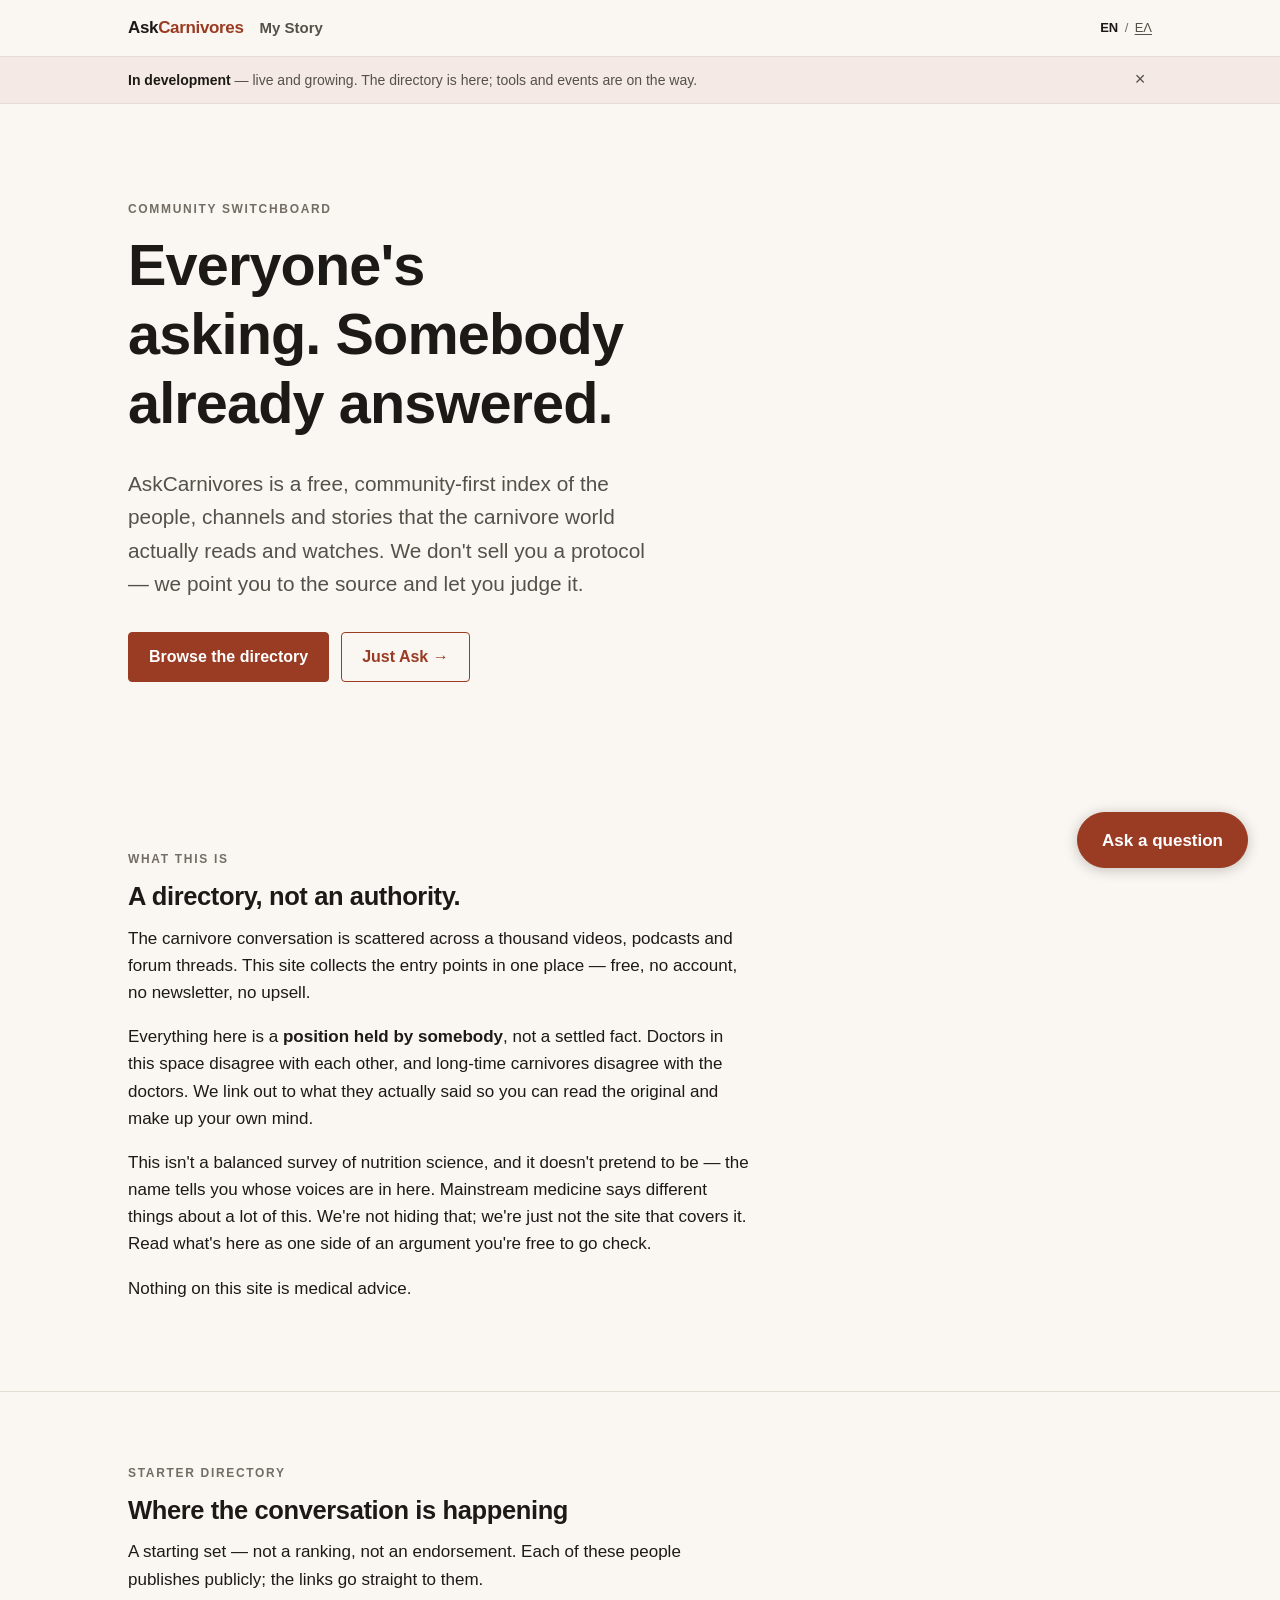
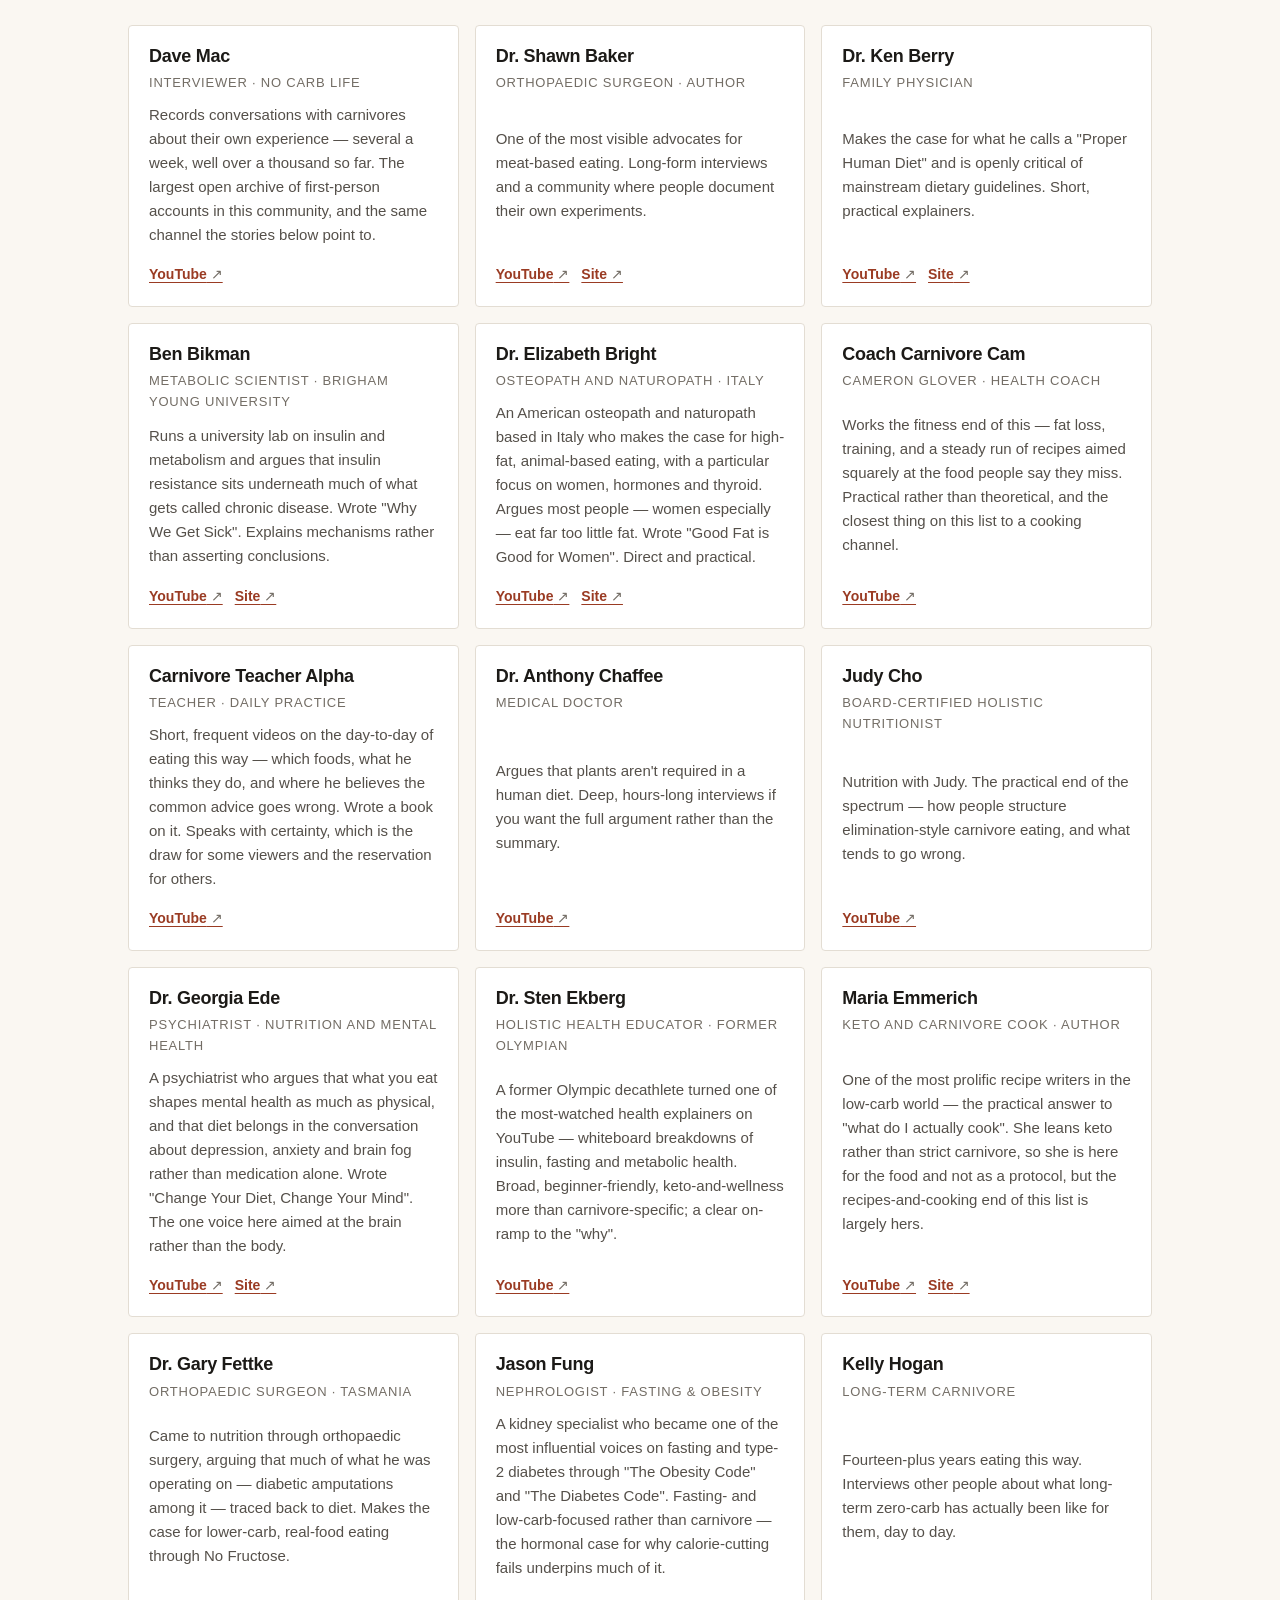
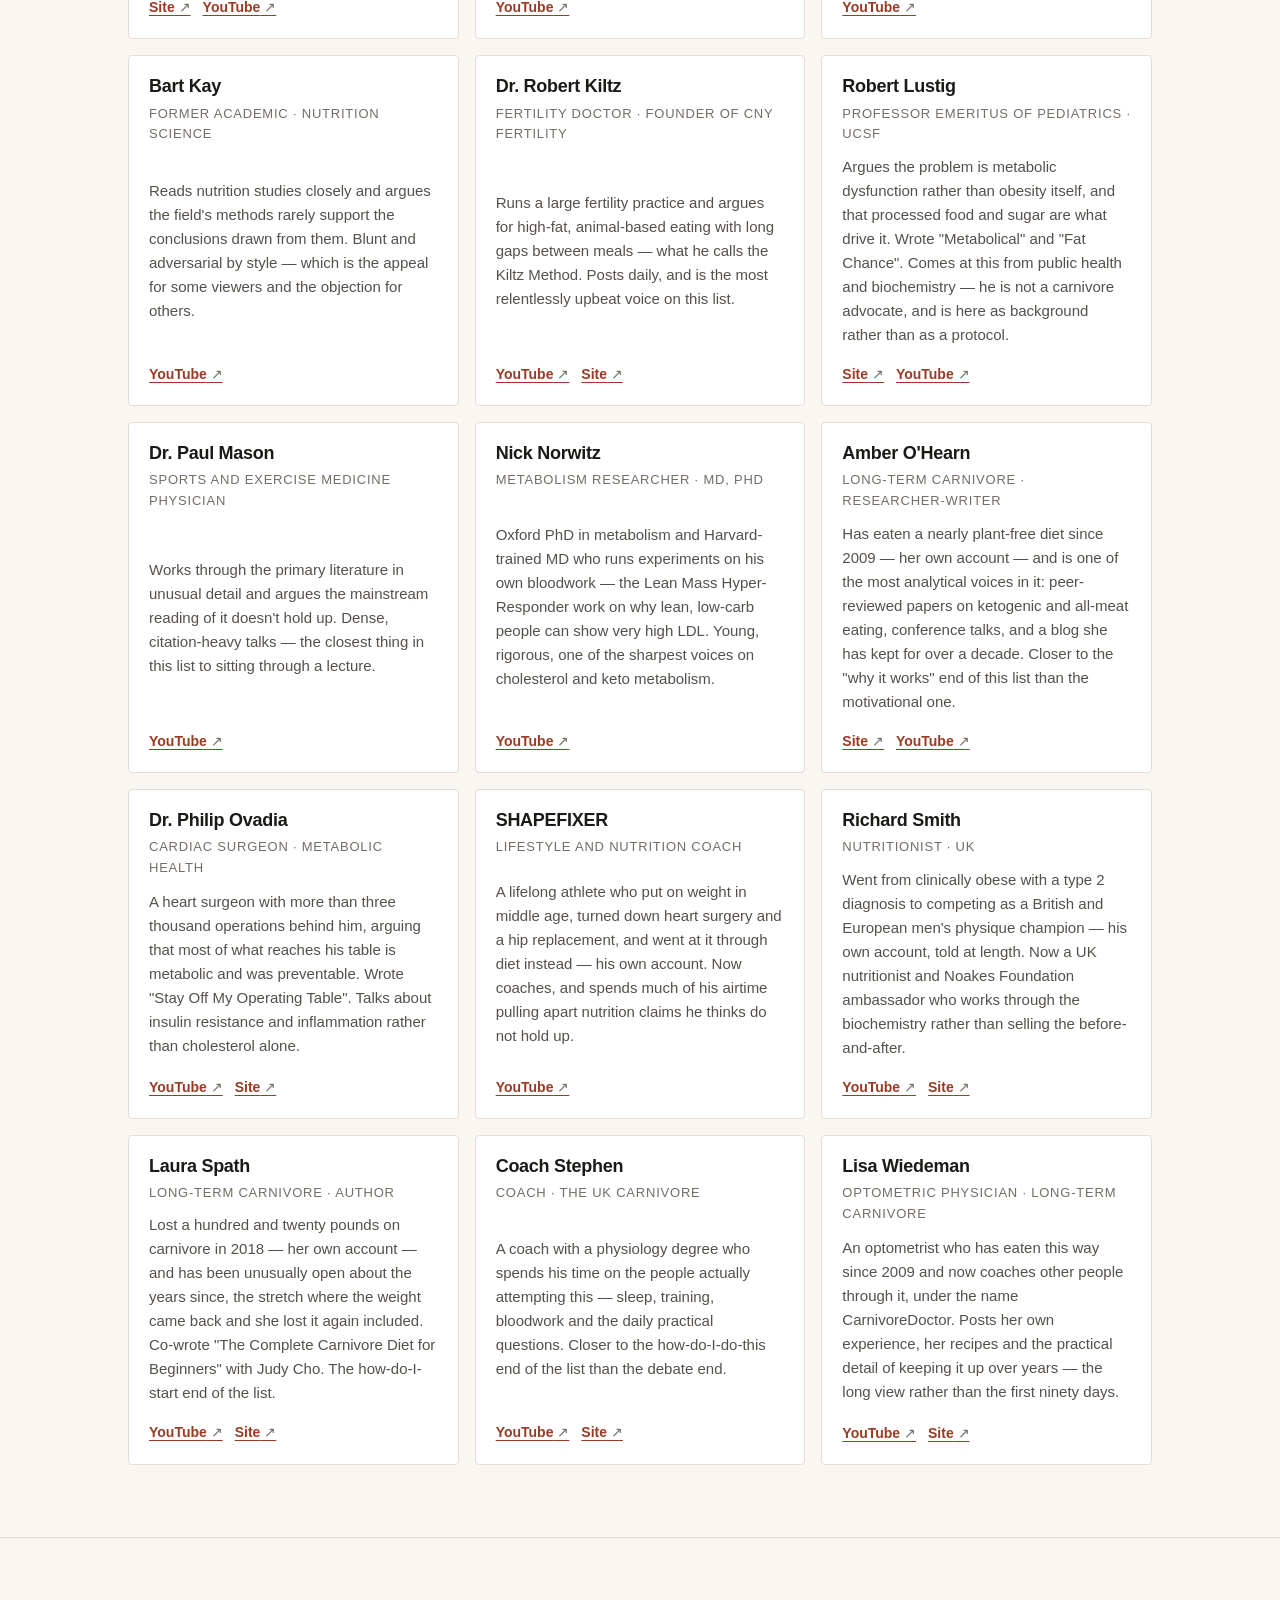
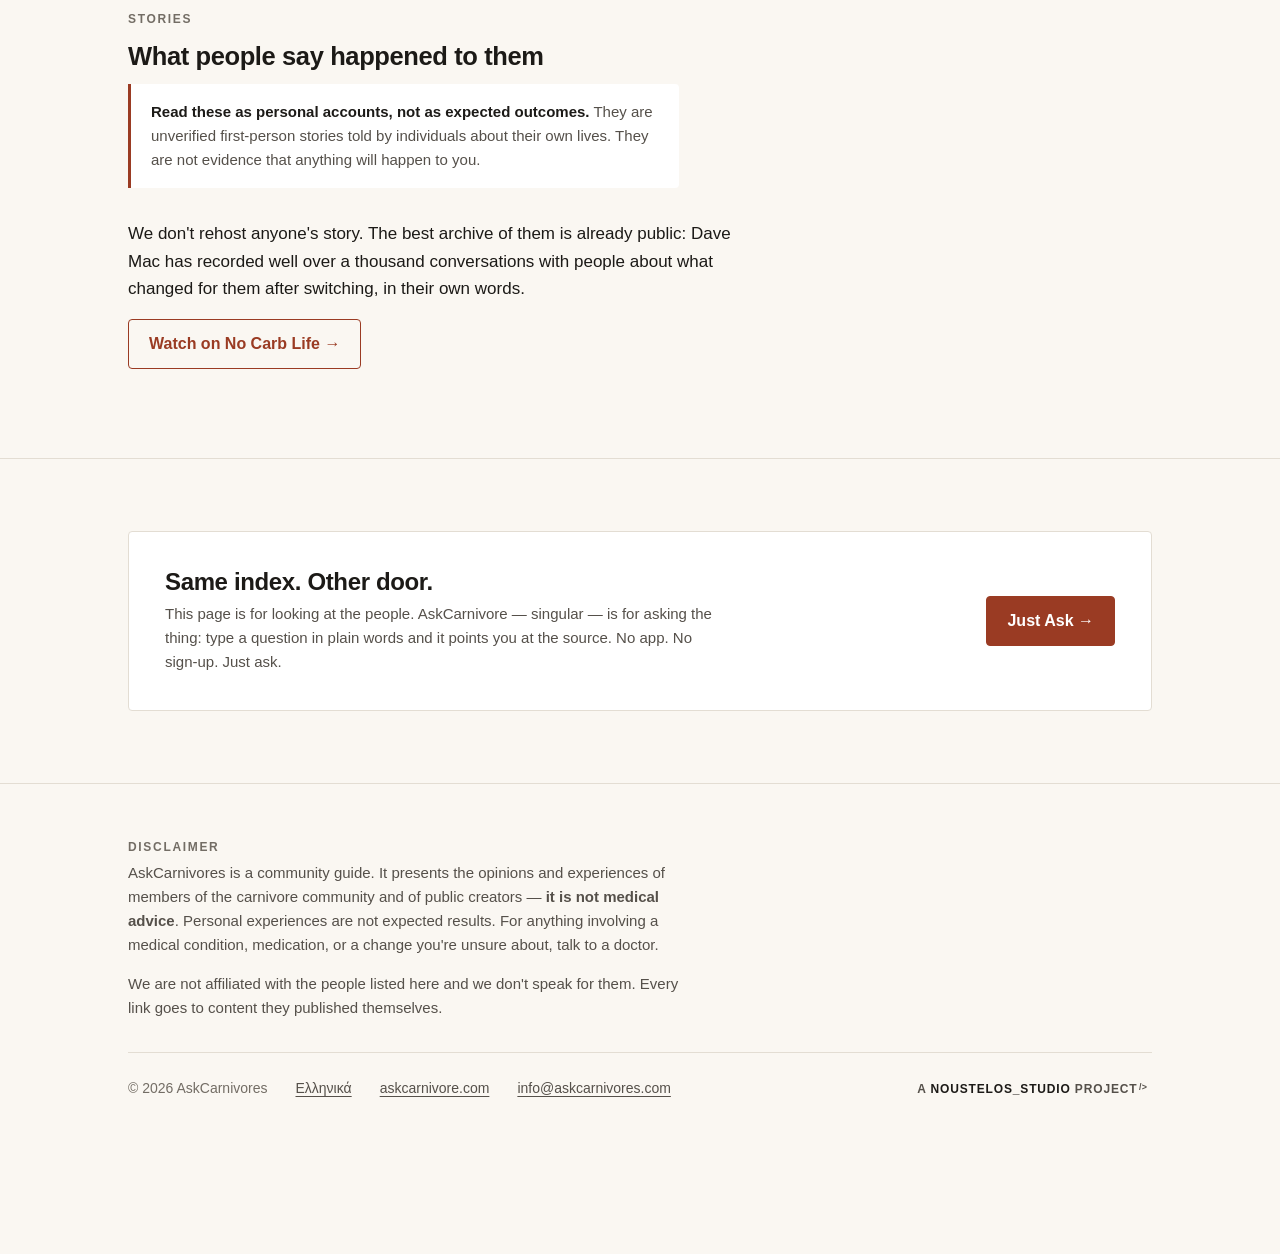
==== commit 608084af: "Merge bot-panel: the bot, embedded in a panel Concept Base v3.1 §16. A launcher opens a panel holdin" ====
--- a/index.html
+++ b/index.html
@@ -27,7 +27,7 @@
 <meta name="theme-color" content="#faf7f2" media="(prefers-color-scheme: light)">
 <meta name="theme-color" content="#161513" media="(prefers-color-scheme: dark)">
 
-<link rel="stylesheet" href="/assets/style.v3.css">
+<link rel="stylesheet" href="/assets/style.v4.css">
 </head>
 <body>
 
@@ -36,6 +36,11 @@
 <header class="site-header">
   <div class="wrap">
     <a class="brand" href="/">Ask<span>Carnivores</span></a>
+    <!-- The site menu. One entry for now; FAQ and others are coming, which is
+         why it is a <nav> with a list of links rather than a lone anchor. -->
+    <nav class="site-nav" aria-label="Sections">
+      <a href="/about/">My Story</a>
+    </nav>
     <nav class="lang" aria-label="Language">
       <a href="/" aria-current="true" hreflang="en">EN</a>
       <span aria-hidden="true">/</span>
@@ -48,7 +53,8 @@
      promise and stays there — never move it up here, because this strip can be
      dismissed and that one must not be.
 
-     The checkbox is the dismiss: no JavaScript on this site, by CSP. It has to
+     The checkbox is the dismiss, and it stays a checkbox: the only script here
+     is the ask panel, and this strip must work without it. It has to
      precede the strip for the sibling selector to reach it. Mirror any change
      into /gr/index.html. -->
 <input class="status-dismiss" type="checkbox" id="status-dismiss">
--- a/assets/style.v4.css
+++ b/assets/style.v4.css
@@ -0,0 +1,569 @@
+/* askcarnivores.com — v1 portal
+   v3: adds .site-nav, the header menu (My Story now, FAQ and others to come).
+   Zero dependencies. Mobile-first. Light + dark via prefers-color-scheme.
+   To rebrand: change the tokens in :root and the dark block. Nothing else. */
+
+:root {
+  --bg:        #faf7f2;   /* bone */
+  --bg-raised: #ffffff;
+  --ink:       #1c1a17;   /* deep charcoal */
+  --ink-soft:  #55504a;
+  --ink-faint: #736d65;   /* 4.79:1 on --bg — keep it at least this dark, it is used at 12px */
+  --rule:      #e3ddd3;
+  --accent:    #9a3b23;   /* muted rust */
+  --accent-ink:#ffffff;
+  --wash:      #f4e9e4;   /* faint accent tint, for the notice strip */
+  --focus:     #1c5f8f;
+
+  --measure: 66ch;
+  --wrap: 68rem;
+  --space: clamp(1rem, 4vw, 2rem);
+  --radius: 4px;
+
+  --font: -apple-system, BlinkMacSystemFont, "Segoe UI", Roboto, "Helvetica Neue",
+          Arial, "Noto Sans", sans-serif;
+}
+
+@media (prefers-color-scheme: dark) {
+  :root {
+    --bg:        #161513;
+    --bg-raised: #1f1e1b;
+    --ink:       #f2eee7;
+    --ink-soft:  #c3bcb1;
+    --ink-faint: #9a938a;
+    --rule:      #33302b;
+    --accent:    #e0805f;
+    --accent-ink:#1a1512;
+    --wash:      #251c18;
+    --focus:     #7ab8e8;
+  }
+}
+
+*, *::before, *::after { box-sizing: border-box; }
+
+html {
+  -webkit-text-size-adjust: 100%;
+  scroll-behavior: smooth;
+  scroll-padding-top: 2rem;
+}
+
+@media (prefers-reduced-motion: reduce) {
+  html { scroll-behavior: auto; }
+}
+
+body {
+  margin: 0;
+  background: var(--bg);
+  color: var(--ink);
+  font-family: var(--font);
+  font-size: 1.0625rem;
+  line-height: 1.6;
+  -webkit-font-smoothing: antialiased;
+}
+
+/* ---------- shared bits ---------- */
+
+.wrap {
+  width: 100%;
+  max-width: var(--wrap);
+  margin-inline: auto;
+  padding-inline: var(--space);
+}
+
+a {
+  color: var(--accent);
+  text-underline-offset: 0.18em;
+  text-decoration-thickness: 1px;
+}
+
+a:hover { text-decoration-thickness: 2px; }
+
+:focus-visible {
+  outline: 3px solid var(--focus);
+  outline-offset: 2px;
+  border-radius: 2px;
+}
+
+h1, h2, h3 {
+  line-height: 1.2;
+  letter-spacing: -0.015em;
+  margin: 0 0 0.5em;
+  text-wrap: balance;
+}
+
+p { margin: 0 0 1em; max-width: var(--measure); }
+
+.skip-link {
+  position: absolute;
+  left: -9999px;
+  top: 0;
+  background: var(--ink);
+  color: var(--bg);
+  padding: 0.75rem 1rem;
+  z-index: 10;
+}
+.skip-link:focus { left: 0; }
+
+.eyebrow {
+  font-size: 0.75rem;
+  letter-spacing: 0.14em;
+  text-transform: uppercase;
+  color: var(--ink-faint);
+  margin: 0 0 0.75rem;
+  font-weight: 600;
+}
+
+.btn {
+  display: inline-block;
+  padding: 0.7rem 1.25rem;
+  border-radius: var(--radius);
+  font-weight: 600;
+  text-decoration: none;
+  border: 1px solid var(--accent);
+  font-size: 1rem;
+}
+.btn-primary { background: var(--accent); color: var(--accent-ink); }
+.btn-primary:hover { filter: brightness(1.1); }
+.btn-secondary { background: transparent; color: var(--accent); }
+.btn-secondary:hover { background: var(--accent); color: var(--accent-ink); }
+
+.section { padding-block: clamp(2.75rem, 8vw, 4.5rem); }
+.section + .section { border-top: 1px solid var(--rule); }
+
+/* ---------- header ---------- */
+
+.site-header {
+  border-bottom: 1px solid var(--rule);
+  padding-block: 0.9rem;
+}
+
+.site-header .wrap {
+  display: flex;
+  align-items: center;
+  justify-content: space-between;
+  gap: 1rem;
+  flex-wrap: wrap;
+}
+
+.brand {
+  font-weight: 700;
+  font-size: 1.0625rem;
+  letter-spacing: -0.02em;
+  color: var(--ink);
+  text-decoration: none;
+}
+.brand span { color: var(--accent); }
+
+/* The site menu. It sits beside the wordmark rather than centred: with one
+   entry a centred menu reads as a stray word, and this one is going to grow
+   (FAQ and the rest). margin-right:auto absorbs the free space after it, so
+   the brand and the menu stay together on the left and the language pair
+   stays pinned right — the .wrap above is space-between, and without this
+   the three would spread evenly instead. */
+
+.site-nav {
+  display: flex;
+  flex-wrap: wrap;
+  align-items: center;
+  gap: 1.25rem;
+  margin-right: auto;
+  font-size: 0.9375rem;
+}
+
+.site-nav a {
+  color: var(--ink-soft);
+  font-weight: 600;
+  text-decoration: none;
+}
+
+.site-nav a:hover { color: var(--ink); text-decoration: underline; }
+
+/* aria-current="page" is the marker, so the styling and the thing a screen
+   reader announces cannot drift apart. */
+.site-nav [aria-current="page"] {
+  color: var(--ink);
+  text-decoration: underline;
+  text-underline-offset: 0.3em;
+}
+
+.lang {
+  font-size: 0.8125rem;
+  color: var(--ink-faint);
+  display: flex;
+  gap: 0.4rem;
+  align-items: center;
+}
+.lang a { color: var(--ink-soft); }
+.lang [aria-current="true"] {
+  color: var(--ink);
+  font-weight: 600;
+  text-decoration: none;
+}
+
+/* ---------- status strip ----------
+   How mature the site is, nothing more. The medical disclaimer in the footer
+   is a different promise and stays there: this strip can be dismissed, and
+   nothing dismissable should ever carry the disclaimer.
+
+   Dismissal is a checkbox and a label, with no JavaScript anywhere — this site
+   ships `default-src 'none'`, which blocks scripts outright, and that is worth
+   more than making the × survive a reload. It closes for the visit, not
+   forever. */
+
+.status {
+  background: var(--wash);
+  border-bottom: 1px solid var(--rule);
+  padding-block: 0.7rem;
+  font-size: 0.875rem;
+  color: var(--ink-soft);
+}
+.status .wrap { display: flex; align-items: baseline; gap: 1rem; }
+.status p { margin: 0; max-width: none; }
+.status strong { color: var(--ink); }
+
+/* Off-screen rather than display:none — a hidden input takes no focus, and the
+   × has to be reachable by keyboard. */
+.status-dismiss {
+  position: absolute;
+  width: 1px;
+  height: 1px;
+  opacity: 0;
+  pointer-events: none;
+}
+
+.status-dismiss:checked + .status { display: none; }
+
+.status__x {
+  flex: none;
+  margin-left: auto;
+  padding: 0 0.4rem;
+  color: var(--ink-soft);
+  font-size: 1.15rem;
+  line-height: 1.2;
+  cursor: pointer;
+  border-radius: 0.3rem;
+}
+
+.status__x:hover { color: var(--ink); }
+
+.status-dismiss:focus-visible + .status .status__x {
+  outline: 2px solid var(--ink);
+  outline-offset: 2px;
+}
+
+/* ---------- hero ---------- */
+
+.hero { padding-block: clamp(3rem, 11vw, 6rem); }
+
+.hero h1 {
+  font-size: clamp(2.1rem, 7.5vw, 3.6rem);
+  max-width: 18ch;
+}
+
+.hero .lede {
+  font-size: clamp(1.0625rem, 2.4vw, 1.3rem);
+  color: var(--ink-soft);
+  max-width: 46ch;
+  margin-bottom: 2rem;
+}
+
+.hero-actions {
+  display: flex;
+  gap: 0.75rem;
+  flex-wrap: wrap;
+}
+
+/* ---------- directory ---------- */
+
+.cards {
+  list-style: none;
+  margin: 2rem 0 0;
+  padding: 0;
+  display: grid;
+  gap: 1rem;
+  grid-template-columns: repeat(auto-fit, minmax(17rem, 1fr));
+}
+
+.card {
+  background: var(--bg-raised);
+  border: 1px solid var(--rule);
+  border-radius: var(--radius);
+  padding: 1.25rem;
+  display: flex;
+  flex-direction: column;
+}
+
+.card h3 { font-size: 1.125rem; margin-bottom: 0.35rem; }
+
+.card .role {
+  font-size: 0.8125rem;
+  color: var(--ink-faint);
+  margin: 0 0 0.6rem;
+  text-transform: uppercase;
+  letter-spacing: 0.06em;
+}
+
+.card p {
+  font-size: 0.9375rem;
+  color: var(--ink-soft);
+  margin-bottom: 1rem;
+  flex-grow: 1;
+}
+
+.card-links {
+  display: flex;
+  flex-wrap: wrap;
+  gap: 0.4rem 0.75rem;
+  font-size: 0.875rem;
+  font-weight: 600;
+}
+
+.card-links a::after {
+  content: " ↗";
+  font-weight: 400;
+  color: var(--ink-faint);
+}
+
+/* ---------- notice / disclaimer ---------- */
+
+.notice {
+  border-left: 3px solid var(--accent);
+  background: var(--bg-raised);
+  padding: 1rem 1.25rem;
+  border-radius: 0 var(--radius) var(--radius) 0;
+  font-size: 0.9375rem;
+  color: var(--ink-soft);
+  max-width: var(--measure);
+  margin: 0 0 2rem;
+}
+.notice p { margin: 0; }
+.notice strong { color: var(--ink); }
+
+/* ---------- ask-the-bot banner ---------- */
+
+.banner {
+  background: var(--bg-raised);
+  border: 1px solid var(--rule);
+  border-radius: var(--radius);
+  padding: clamp(1.5rem, 5vw, 2.25rem);
+  display: flex;
+  gap: 1.5rem;
+  align-items: center;
+  justify-content: space-between;
+  flex-wrap: wrap;
+}
+.banner h2 { margin-bottom: 0.35rem; font-size: 1.5rem; }
+.banner p { margin: 0; color: var(--ink-soft); font-size: 0.9375rem; }
+.banner .banner-text { min-width: 15rem; flex: 1 1 22rem; }
+
+/* ---------- footer ---------- */
+
+.site-footer {
+  border-top: 1px solid var(--rule);
+  padding-block: clamp(2.5rem, 7vw, 3.5rem);
+  font-size: 0.9375rem;
+  color: var(--ink-soft);
+}
+
+.site-footer h2 {
+  font-size: 0.75rem;
+  letter-spacing: 0.14em;
+  text-transform: uppercase;
+  color: var(--ink-faint);
+}
+
+.footer-disclaimer { max-width: var(--measure); }
+
+.footer-meta {
+  margin-top: 2rem;
+  padding-top: 1.5rem;
+  border-top: 1px solid var(--rule);
+  display: flex;
+  gap: 1rem 1.75rem;
+  flex-wrap: wrap;
+  align-items: baseline;
+  font-size: 0.875rem;
+  color: var(--ink-faint);
+}
+.footer-meta a { color: var(--ink-soft); }
+
+/* ---------- studio credit ----------
+   Copied from the askcarnivore.com placeholder, not imported — the two projects
+   share no code (see README siloing rule). Re-tokenised for this palette.
+   The original leans on opacity .68 for its resting state; that would drop this
+   below AA on a light background, so the quiet-then-brighten behaviour is done
+   with colour instead. The studio's mark keeps its own proportions. */
+
+.by {
+  display: inline-block;
+  margin-inline-start: auto;
+  padding: 0.4rem 0.3rem;
+  color: var(--ink-faint);
+  font-size: 0.75rem;
+  font-weight: 600;
+  letter-spacing: 0.07em;
+  line-height: 1;
+  text-decoration: none;
+  white-space: nowrap;
+  transition: color 0.25s ease;
+}
+
+.footer-meta .by:hover,
+.footer-meta .by:focus-visible { color: var(--ink); }
+
+.by__name { font-weight: 700; color: var(--ink); }
+
+.by__mark {
+  display: inline-block;
+  margin-left: 0.18em;
+  font-size: 0.74em;
+  font-weight: 600;
+  letter-spacing: 0.03em;
+  transform: translateY(-0.32em);
+}
+
+@media (prefers-reduced-motion: reduce) {
+  .by { transition: none; }
+}
+
+/* ---------- ask panel (Concept Base v3.1 §16) ----------
+   The bot, embedded: a launcher, a panel, and an iframe of the bot's public
+   /embed page. Cosmetics only — nothing here knows anything about the bot
+   beyond one URL, and no script on this site ever calls its worker.
+
+   Built for the audience §16 names: 50+, most of them managing something
+   medical. That is why the launcher carries WORDS instead of a chat glyph,
+   why the targets are large, and why the panel is full-screen on a phone.
+   Closing the panel IS the back button, so the × outranks everything else
+   in the panel for size and contrast. */
+
+.ask-launcher {
+  position: fixed;
+  z-index: 40;
+  right: var(--space);
+  bottom: var(--space);
+  display: inline-flex;
+  align-items: center;
+  min-height: 3.5rem;
+  padding: 0.9rem 1.5rem;
+  border: 1px solid var(--accent);
+  border-radius: 2rem;
+  background: var(--accent);
+  color: var(--accent-ink);
+  font-family: inherit;
+  font-size: 1.0625rem;
+  font-weight: 600;
+  line-height: 1;
+  text-decoration: none;
+  cursor: pointer;
+  box-shadow: 0 2px 14px rgb(0 0 0 / 0.22);
+}
+
+/* Never hidden on scroll. A launcher that disappears is a launcher this
+   audience does not find again — the whole point is that asking is always
+   one visible step away. */
+
+.ask-launcher:hover { filter: brightness(1.1); }
+
+/* Full width on a phone, where a corner pill is a small target. */
+@media (max-width: 30rem) {
+  .ask-launcher {
+    left: var(--space);
+    justify-content: center;
+  }
+}
+
+/* The launcher floats over the page, so the last thing on it would sit
+   underneath — and the last thing on it is the disclaimer. Buy back its
+   height, but only on the pages that actually carry a launcher: 404.html
+   shares this stylesheet and has none. */
+body:has(.ask-launcher) { padding-bottom: 6rem; }
+
+/* Open state hides the launcher: the × is the only control that matters
+   while the panel is up, and two competing buttons is how people miss it. */
+.ask-open .ask-launcher { display: none; }
+
+/* Scroll lock. The panel owns the viewport while it is open. */
+.ask-open body { overflow: hidden; }
+
+.ask-backdrop {
+  position: fixed;
+  inset: 0;
+  z-index: 45;
+  background: rgb(0 0 0 / 0.45);
+  border: 0;
+  padding: 0;
+  cursor: pointer;
+}
+
+.ask-panel {
+  position: fixed;
+  z-index: 50;
+  inset: 0;
+  display: flex;
+  flex-direction: column;
+  background: var(--bg-raised);
+}
+
+@media (min-width: 40rem) {
+  .ask-panel {
+    inset: auto var(--space) var(--space) auto;
+    width: min(27.5rem, 92vw);
+    height: min(44rem, 88vh);
+    border: 1px solid var(--rule);
+    border-radius: var(--radius);
+    overflow: hidden;
+    box-shadow: 0 8px 40px rgb(0 0 0 / 0.3);
+  }
+}
+
+.ask-panel__head {
+  flex: none;
+  display: flex;
+  align-items: center;
+  justify-content: space-between;
+  gap: 0.75rem;
+  padding: 0.6rem 0.6rem 0.6rem 1.1rem;
+  border-bottom: 1px solid var(--rule);
+}
+
+.ask-panel__title {
+  margin: 0;
+  font-size: 1rem;
+  font-weight: 700;
+}
+
+.ask-panel__x {
+  flex: none;
+  display: inline-flex;
+  align-items: center;
+  justify-content: center;
+  min-width: 2.9rem;
+  min-height: 2.9rem;
+  border: 1px solid var(--rule);
+  border-radius: var(--radius);
+  background: transparent;
+  color: var(--ink);
+  font-family: inherit;
+  font-size: 1.5rem;
+  line-height: 1;
+  cursor: pointer;
+}
+
+.ask-panel__x:hover { background: var(--wash); }
+
+/* The framed page sets its own height and scrolls its thread internally
+   (see the bot's embed.html), so the panel must not add a scrollbar of
+   its own — the iframe just fills what is left. */
+.ask-panel__frame {
+  flex: 1;
+  min-height: 0;
+  width: 100%;
+  border: 0;
+  display: block;
+}
+
+/* No JS, no panel: the launcher and the banner button stay ordinary links
+   to the bot's own page, so the frame is an upgrade and never a gate. */
+.ask-panel, .ask-backdrop { display: none; }
+.ask-open .ask-panel, .ask-open .ask-backdrop { display: flex; }
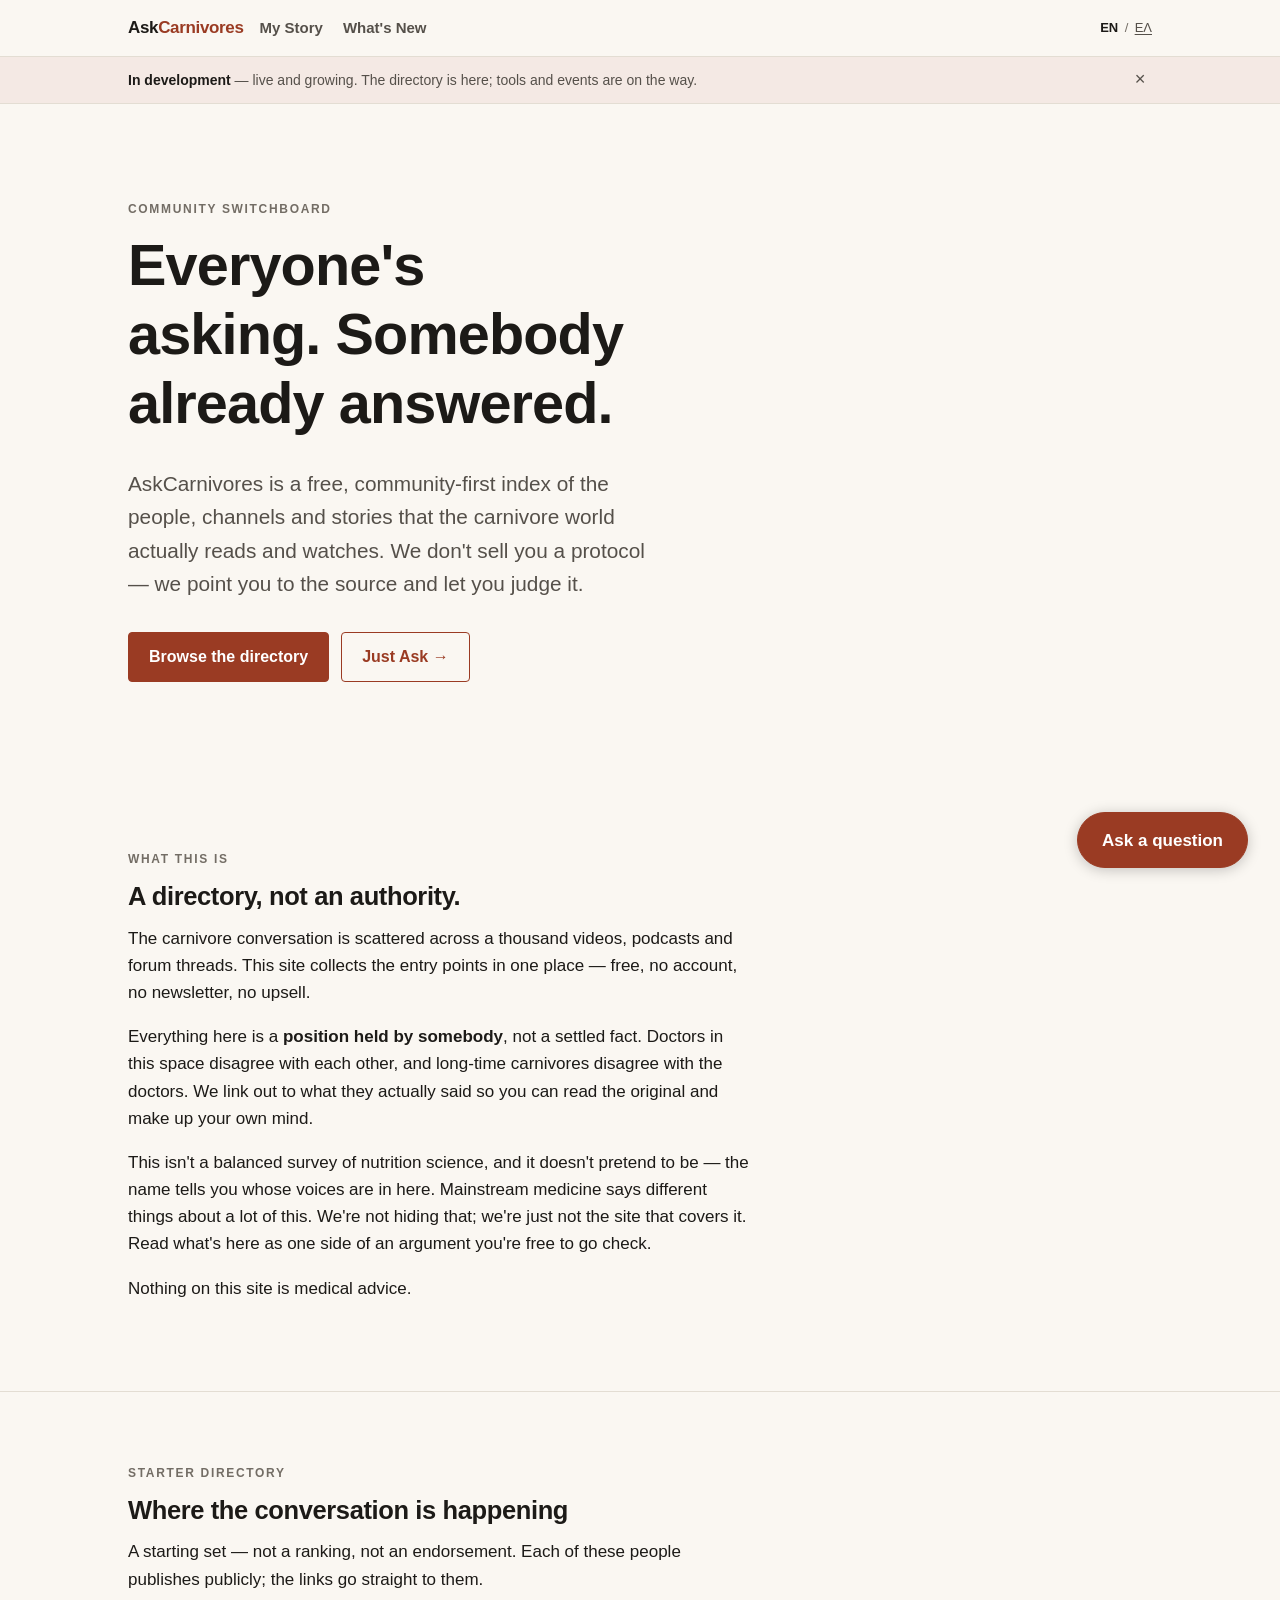
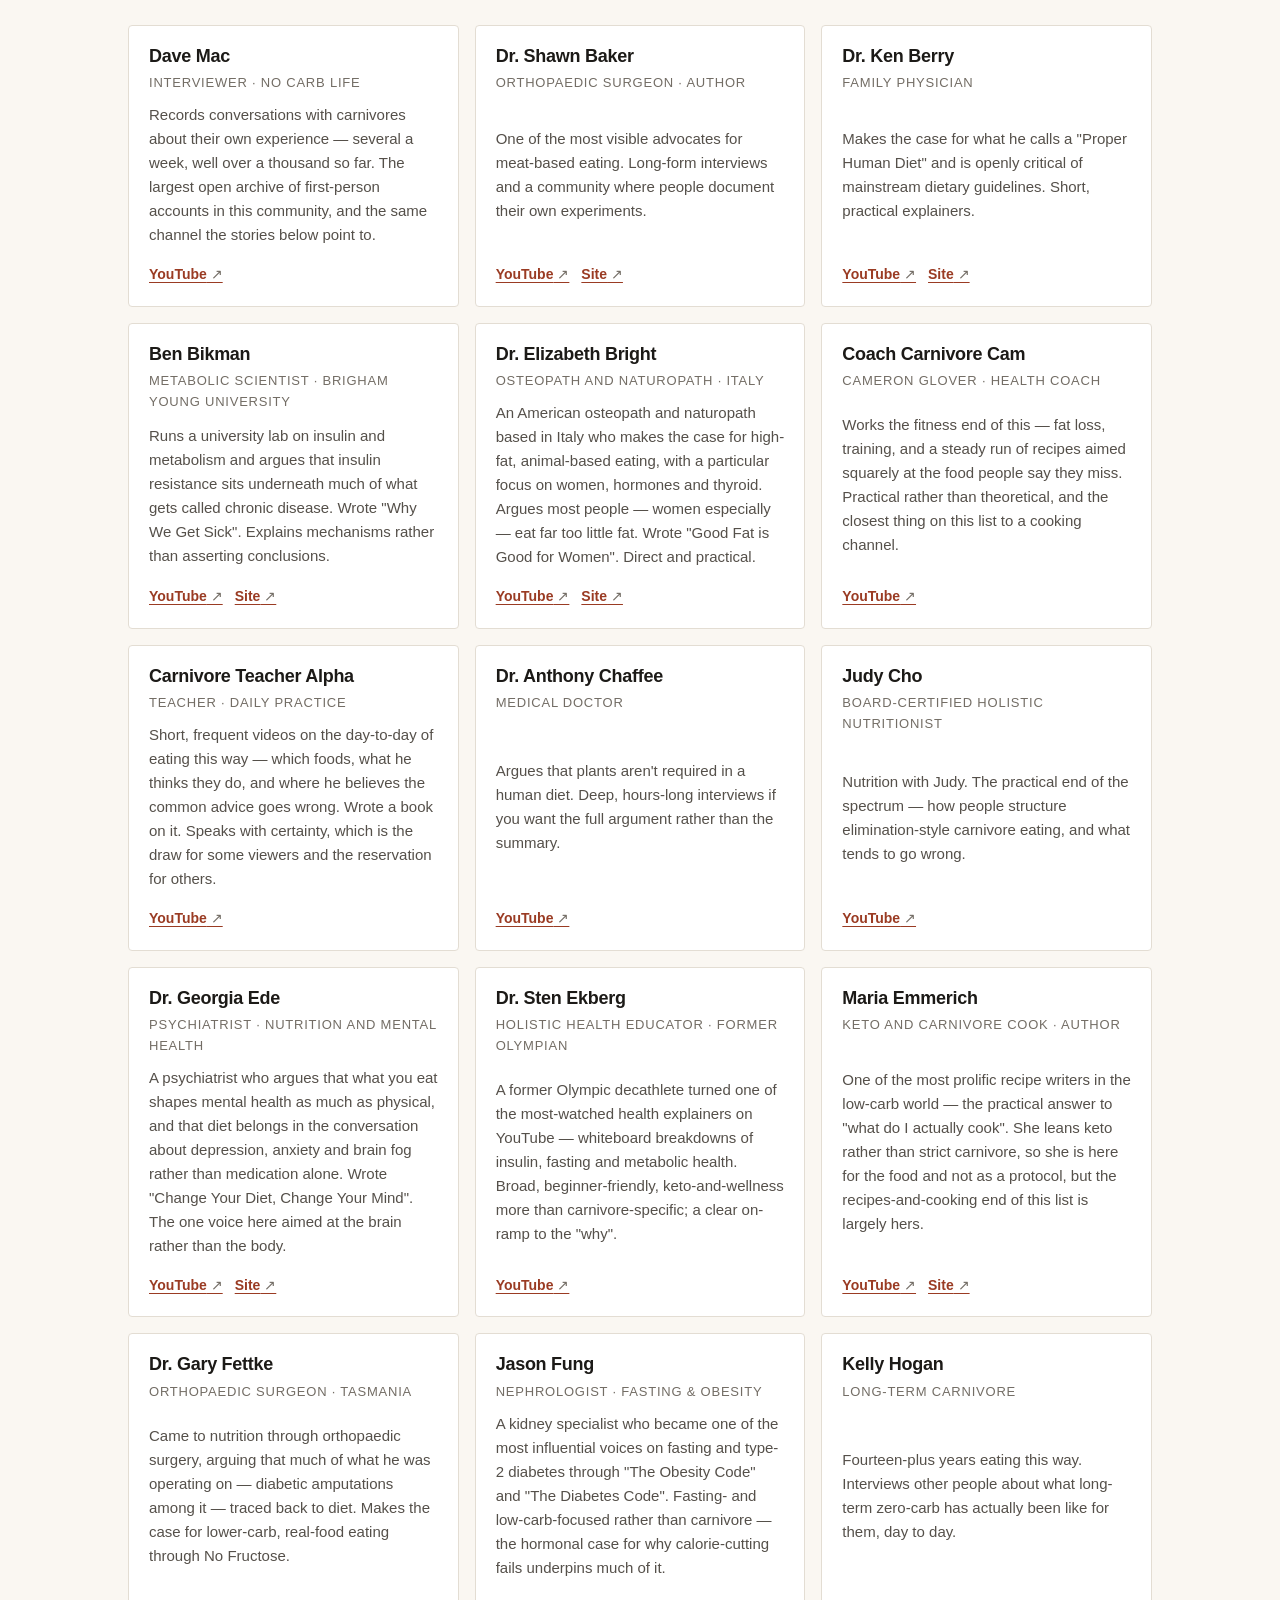
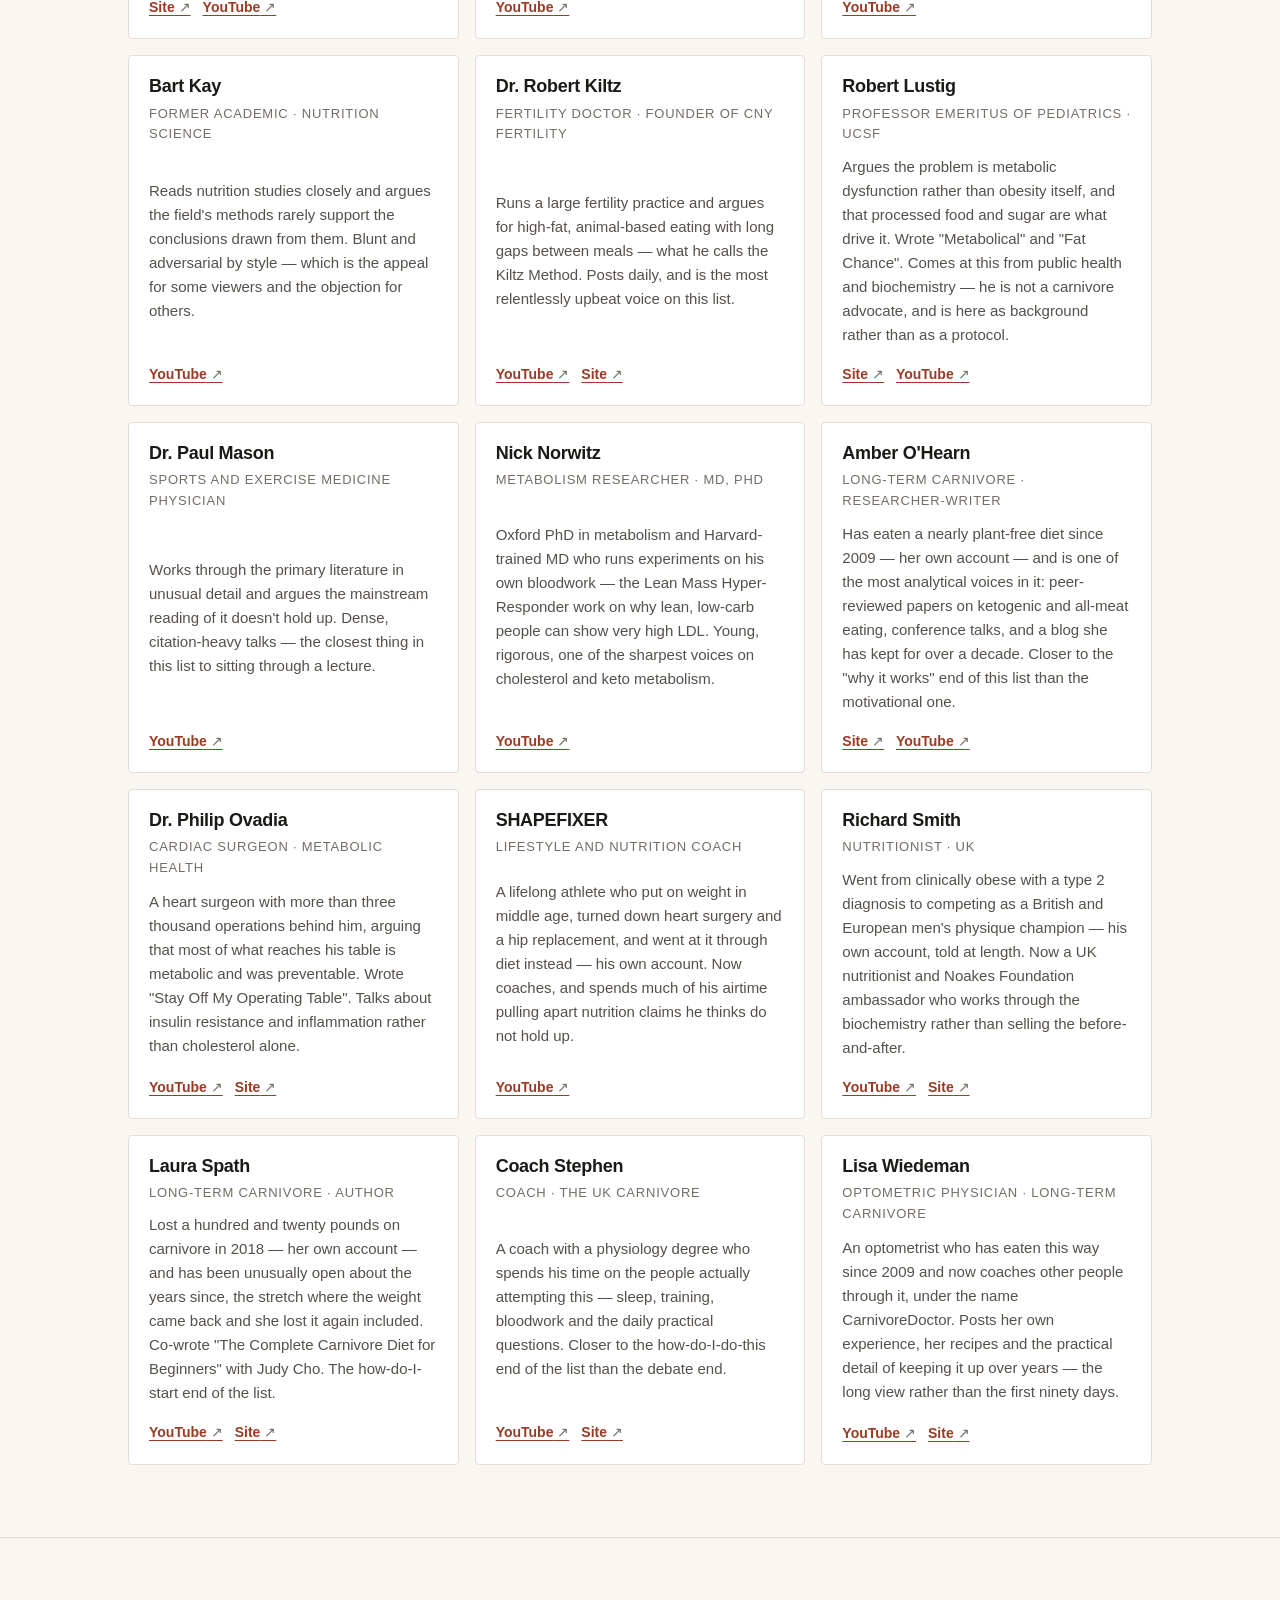
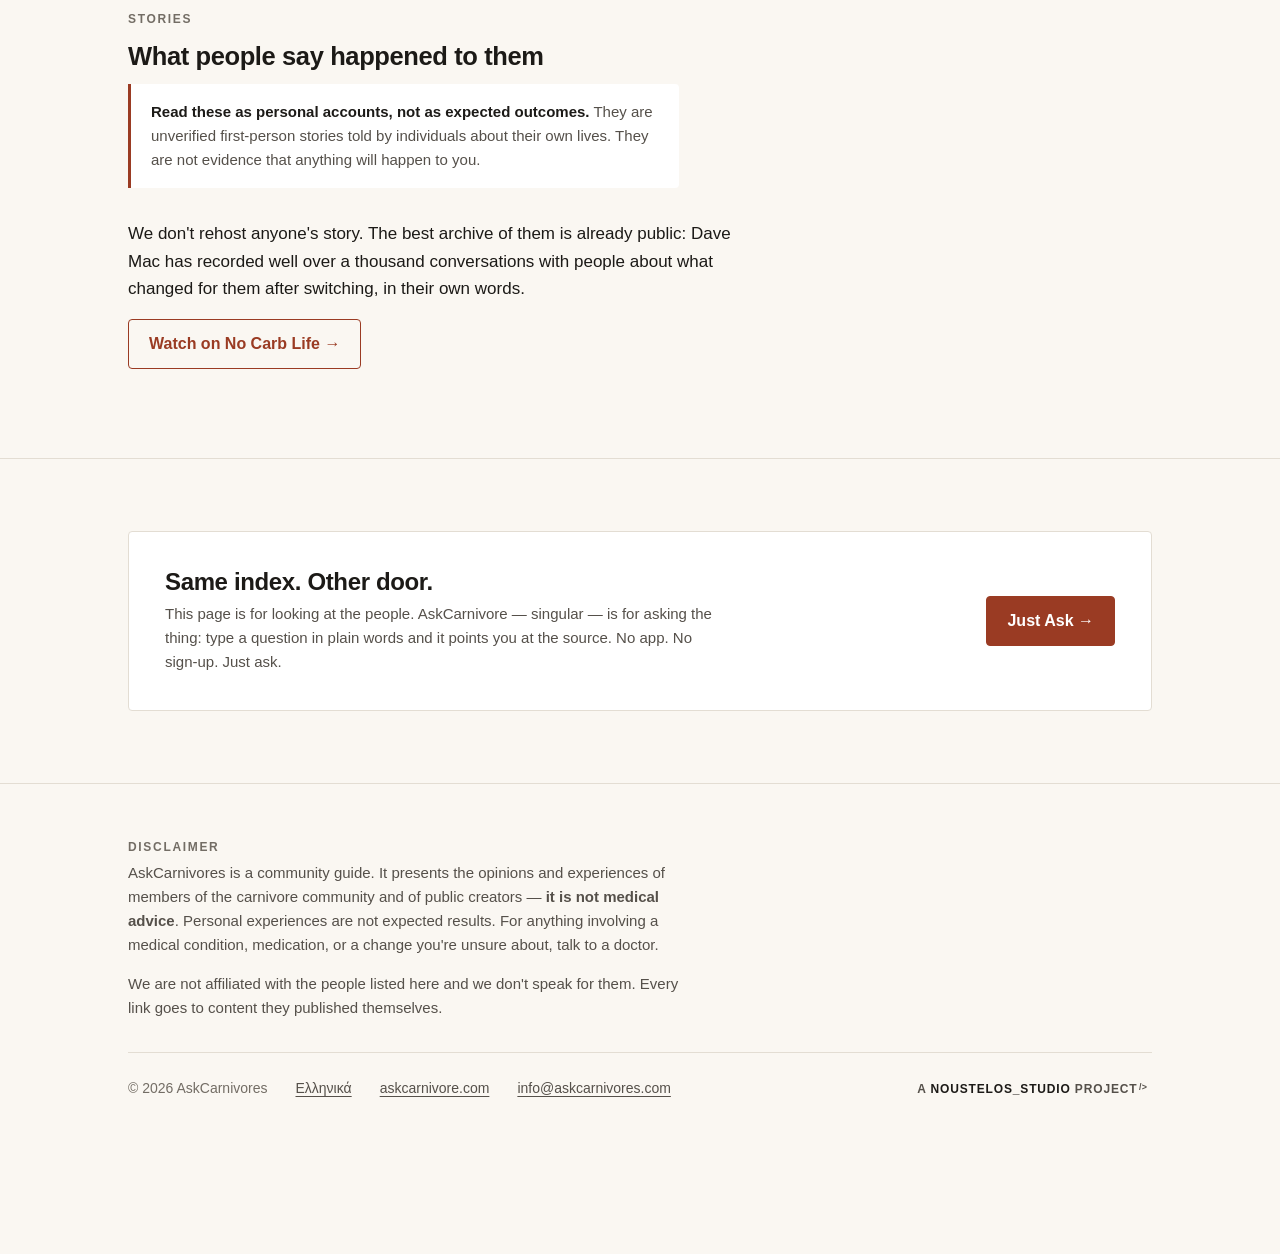
==== commit ebd16ed7: "Add What's New: a second window onto the bot's list /whats-new/ and /gr/whats-new/ are a full-page i" ====
--- a/index.html
+++ b/index.html
@@ -27,7 +27,7 @@
 <meta name="theme-color" content="#faf7f2" media="(prefers-color-scheme: light)">
 <meta name="theme-color" content="#161513" media="(prefers-color-scheme: dark)">
 
-<link rel="stylesheet" href="/assets/style.v4.css">
+<link rel="stylesheet" href="/assets/style.v5.css">
 </head>
 <body>
 
@@ -40,6 +40,7 @@
          why it is a <nav> with a list of links rather than a lone anchor. -->
     <nav class="site-nav" aria-label="Sections">
       <a href="/about/">My Story</a>
+      <a href="/whats-new/">What's New</a>
     </nav>
     <nav class="lang" aria-label="Language">
       <a href="/" aria-current="true" hreflang="en">EN</a>
--- a/assets/style.v5.css
+++ b/assets/style.v5.css
@@ -0,0 +1,607 @@
+/* askcarnivores.com — v1 portal
+   v3: adds .site-nav, the header menu (My Story now, FAQ and others to come).
+   Zero dependencies. Mobile-first. Light + dark via prefers-color-scheme.
+   To rebrand: change the tokens in :root and the dark block. Nothing else. */
+
+:root {
+  --bg:        #faf7f2;   /* bone */
+  --bg-raised: #ffffff;
+  --ink:       #1c1a17;   /* deep charcoal */
+  --ink-soft:  #55504a;
+  --ink-faint: #736d65;   /* 4.79:1 on --bg — keep it at least this dark, it is used at 12px */
+  --rule:      #e3ddd3;
+  --accent:    #9a3b23;   /* muted rust */
+  --accent-ink:#ffffff;
+  --wash:      #f4e9e4;   /* faint accent tint, for the notice strip */
+  --focus:     #1c5f8f;
+
+  --measure: 66ch;
+  --wrap: 68rem;
+  --space: clamp(1rem, 4vw, 2rem);
+  --radius: 4px;
+
+  --font: -apple-system, BlinkMacSystemFont, "Segoe UI", Roboto, "Helvetica Neue",
+          Arial, "Noto Sans", sans-serif;
+}
+
+@media (prefers-color-scheme: dark) {
+  :root {
+    --bg:        #161513;
+    --bg-raised: #1f1e1b;
+    --ink:       #f2eee7;
+    --ink-soft:  #c3bcb1;
+    --ink-faint: #9a938a;
+    --rule:      #33302b;
+    --accent:    #e0805f;
+    --accent-ink:#1a1512;
+    --wash:      #251c18;
+    --focus:     #7ab8e8;
+  }
+}
+
+*, *::before, *::after { box-sizing: border-box; }
+
+html {
+  -webkit-text-size-adjust: 100%;
+  scroll-behavior: smooth;
+  scroll-padding-top: 2rem;
+}
+
+@media (prefers-reduced-motion: reduce) {
+  html { scroll-behavior: auto; }
+}
+
+body {
+  margin: 0;
+  background: var(--bg);
+  color: var(--ink);
+  font-family: var(--font);
+  font-size: 1.0625rem;
+  line-height: 1.6;
+  -webkit-font-smoothing: antialiased;
+}
+
+/* ---------- shared bits ---------- */
+
+.wrap {
+  width: 100%;
+  max-width: var(--wrap);
+  margin-inline: auto;
+  padding-inline: var(--space);
+}
+
+a {
+  color: var(--accent);
+  text-underline-offset: 0.18em;
+  text-decoration-thickness: 1px;
+}
+
+a:hover { text-decoration-thickness: 2px; }
+
+:focus-visible {
+  outline: 3px solid var(--focus);
+  outline-offset: 2px;
+  border-radius: 2px;
+}
+
+h1, h2, h3 {
+  line-height: 1.2;
+  letter-spacing: -0.015em;
+  margin: 0 0 0.5em;
+  text-wrap: balance;
+}
+
+p { margin: 0 0 1em; max-width: var(--measure); }
+
+.skip-link {
+  position: absolute;
+  left: -9999px;
+  top: 0;
+  background: var(--ink);
+  color: var(--bg);
+  padding: 0.75rem 1rem;
+  z-index: 10;
+}
+.skip-link:focus { left: 0; }
+
+.eyebrow {
+  font-size: 0.75rem;
+  letter-spacing: 0.14em;
+  text-transform: uppercase;
+  color: var(--ink-faint);
+  margin: 0 0 0.75rem;
+  font-weight: 600;
+}
+
+.btn {
+  display: inline-block;
+  padding: 0.7rem 1.25rem;
+  border-radius: var(--radius);
+  font-weight: 600;
+  text-decoration: none;
+  border: 1px solid var(--accent);
+  font-size: 1rem;
+}
+.btn-primary { background: var(--accent); color: var(--accent-ink); }
+.btn-primary:hover { filter: brightness(1.1); }
+.btn-secondary { background: transparent; color: var(--accent); }
+.btn-secondary:hover { background: var(--accent); color: var(--accent-ink); }
+
+.section { padding-block: clamp(2.75rem, 8vw, 4.5rem); }
+.section + .section { border-top: 1px solid var(--rule); }
+
+/* ---------- header ---------- */
+
+.site-header {
+  border-bottom: 1px solid var(--rule);
+  padding-block: 0.9rem;
+}
+
+.site-header .wrap {
+  display: flex;
+  align-items: center;
+  justify-content: space-between;
+  gap: 1rem;
+  flex-wrap: wrap;
+}
+
+.brand {
+  font-weight: 700;
+  font-size: 1.0625rem;
+  letter-spacing: -0.02em;
+  color: var(--ink);
+  text-decoration: none;
+}
+.brand span { color: var(--accent); }
+
+/* The site menu. It sits beside the wordmark rather than centred: with one
+   entry a centred menu reads as a stray word, and this one is going to grow
+   (FAQ and the rest). margin-right:auto absorbs the free space after it, so
+   the brand and the menu stay together on the left and the language pair
+   stays pinned right — the .wrap above is space-between, and without this
+   the three would spread evenly instead. */
+
+.site-nav {
+  display: flex;
+  flex-wrap: wrap;
+  align-items: center;
+  gap: 1.25rem;
+  margin-right: auto;
+  font-size: 0.9375rem;
+}
+
+.site-nav a {
+  color: var(--ink-soft);
+  font-weight: 600;
+  text-decoration: none;
+}
+
+.site-nav a:hover { color: var(--ink); text-decoration: underline; }
+
+/* aria-current="page" is the marker, so the styling and the thing a screen
+   reader announces cannot drift apart. */
+.site-nav [aria-current="page"] {
+  color: var(--ink);
+  text-decoration: underline;
+  text-underline-offset: 0.3em;
+}
+
+.lang {
+  font-size: 0.8125rem;
+  color: var(--ink-faint);
+  display: flex;
+  gap: 0.4rem;
+  align-items: center;
+}
+.lang a { color: var(--ink-soft); }
+.lang [aria-current="true"] {
+  color: var(--ink);
+  font-weight: 600;
+  text-decoration: none;
+}
+
+/* ---------- status strip ----------
+   How mature the site is, nothing more. The medical disclaimer in the footer
+   is a different promise and stays there: this strip can be dismissed, and
+   nothing dismissable should ever carry the disclaimer.
+
+   Dismissal is a checkbox and a label, with no JavaScript anywhere — this site
+   ships `default-src 'none'`, which blocks scripts outright, and that is worth
+   more than making the × survive a reload. It closes for the visit, not
+   forever. */
+
+.status {
+  background: var(--wash);
+  border-bottom: 1px solid var(--rule);
+  padding-block: 0.7rem;
+  font-size: 0.875rem;
+  color: var(--ink-soft);
+}
+.status .wrap { display: flex; align-items: baseline; gap: 1rem; }
+.status p { margin: 0; max-width: none; }
+.status strong { color: var(--ink); }
+
+/* Off-screen rather than display:none — a hidden input takes no focus, and the
+   × has to be reachable by keyboard. */
+.status-dismiss {
+  position: absolute;
+  width: 1px;
+  height: 1px;
+  opacity: 0;
+  pointer-events: none;
+}
+
+.status-dismiss:checked + .status { display: none; }
+
+.status__x {
+  flex: none;
+  margin-left: auto;
+  padding: 0 0.4rem;
+  color: var(--ink-soft);
+  font-size: 1.15rem;
+  line-height: 1.2;
+  cursor: pointer;
+  border-radius: 0.3rem;
+}
+
+.status__x:hover { color: var(--ink); }
+
+.status-dismiss:focus-visible + .status .status__x {
+  outline: 2px solid var(--ink);
+  outline-offset: 2px;
+}
+
+/* ---------- hero ---------- */
+
+.hero { padding-block: clamp(3rem, 11vw, 6rem); }
+
+.hero h1 {
+  font-size: clamp(2.1rem, 7.5vw, 3.6rem);
+  max-width: 18ch;
+}
+
+.hero .lede {
+  font-size: clamp(1.0625rem, 2.4vw, 1.3rem);
+  color: var(--ink-soft);
+  max-width: 46ch;
+  margin-bottom: 2rem;
+}
+
+.hero-actions {
+  display: flex;
+  gap: 0.75rem;
+  flex-wrap: wrap;
+}
+
+/* ---------- directory ---------- */
+
+.cards {
+  list-style: none;
+  margin: 2rem 0 0;
+  padding: 0;
+  display: grid;
+  gap: 1rem;
+  grid-template-columns: repeat(auto-fit, minmax(17rem, 1fr));
+}
+
+.card {
+  background: var(--bg-raised);
+  border: 1px solid var(--rule);
+  border-radius: var(--radius);
+  padding: 1.25rem;
+  display: flex;
+  flex-direction: column;
+}
+
+.card h3 { font-size: 1.125rem; margin-bottom: 0.35rem; }
+
+.card .role {
+  font-size: 0.8125rem;
+  color: var(--ink-faint);
+  margin: 0 0 0.6rem;
+  text-transform: uppercase;
+  letter-spacing: 0.06em;
+}
+
+.card p {
+  font-size: 0.9375rem;
+  color: var(--ink-soft);
+  margin-bottom: 1rem;
+  flex-grow: 1;
+}
+
+.card-links {
+  display: flex;
+  flex-wrap: wrap;
+  gap: 0.4rem 0.75rem;
+  font-size: 0.875rem;
+  font-weight: 600;
+}
+
+.card-links a::after {
+  content: " ↗";
+  font-weight: 400;
+  color: var(--ink-faint);
+}
+
+/* ---------- notice / disclaimer ---------- */
+
+.notice {
+  border-left: 3px solid var(--accent);
+  background: var(--bg-raised);
+  padding: 1rem 1.25rem;
+  border-radius: 0 var(--radius) var(--radius) 0;
+  font-size: 0.9375rem;
+  color: var(--ink-soft);
+  max-width: var(--measure);
+  margin: 0 0 2rem;
+}
+.notice p { margin: 0; }
+.notice strong { color: var(--ink); }
+
+/* ---------- ask-the-bot banner ---------- */
+
+.banner {
+  background: var(--bg-raised);
+  border: 1px solid var(--rule);
+  border-radius: var(--radius);
+  padding: clamp(1.5rem, 5vw, 2.25rem);
+  display: flex;
+  gap: 1.5rem;
+  align-items: center;
+  justify-content: space-between;
+  flex-wrap: wrap;
+}
+.banner h2 { margin-bottom: 0.35rem; font-size: 1.5rem; }
+.banner p { margin: 0; color: var(--ink-soft); font-size: 0.9375rem; }
+.banner .banner-text { min-width: 15rem; flex: 1 1 22rem; }
+
+/* ---------- footer ---------- */
+
+.site-footer {
+  border-top: 1px solid var(--rule);
+  padding-block: clamp(2.5rem, 7vw, 3.5rem);
+  font-size: 0.9375rem;
+  color: var(--ink-soft);
+}
+
+.site-footer h2 {
+  font-size: 0.75rem;
+  letter-spacing: 0.14em;
+  text-transform: uppercase;
+  color: var(--ink-faint);
+}
+
+.footer-disclaimer { max-width: var(--measure); }
+
+.footer-meta {
+  margin-top: 2rem;
+  padding-top: 1.5rem;
+  border-top: 1px solid var(--rule);
+  display: flex;
+  gap: 1rem 1.75rem;
+  flex-wrap: wrap;
+  align-items: baseline;
+  font-size: 0.875rem;
+  color: var(--ink-faint);
+}
+.footer-meta a { color: var(--ink-soft); }
+
+/* ---------- studio credit ----------
+   Copied from the askcarnivore.com placeholder, not imported — the two projects
+   share no code (see README siloing rule). Re-tokenised for this palette.
+   The original leans on opacity .68 for its resting state; that would drop this
+   below AA on a light background, so the quiet-then-brighten behaviour is done
+   with colour instead. The studio's mark keeps its own proportions. */
+
+.by {
+  display: inline-block;
+  margin-inline-start: auto;
+  padding: 0.4rem 0.3rem;
+  color: var(--ink-faint);
+  font-size: 0.75rem;
+  font-weight: 600;
+  letter-spacing: 0.07em;
+  line-height: 1;
+  text-decoration: none;
+  white-space: nowrap;
+  transition: color 0.25s ease;
+}
+
+.footer-meta .by:hover,
+.footer-meta .by:focus-visible { color: var(--ink); }
+
+.by__name { font-weight: 700; color: var(--ink); }
+
+.by__mark {
+  display: inline-block;
+  margin-left: 0.18em;
+  font-size: 0.74em;
+  font-weight: 600;
+  letter-spacing: 0.03em;
+  transform: translateY(-0.32em);
+}
+
+@media (prefers-reduced-motion: reduce) {
+  .by { transition: none; }
+}
+
+/* ---------- ask panel (Concept Base v3.1 §16) ----------
+   The bot, embedded: a launcher, a panel, and an iframe of the bot's public
+   /embed page. Cosmetics only — nothing here knows anything about the bot
+   beyond one URL, and no script on this site ever calls its worker.
+
+   Built for the audience §16 names: 50+, most of them managing something
+   medical. That is why the launcher carries WORDS instead of a chat glyph,
+   why the targets are large, and why the panel is full-screen on a phone.
+   Closing the panel IS the back button, so the × outranks everything else
+   in the panel for size and contrast. */
+
+.ask-launcher {
+  position: fixed;
+  z-index: 40;
+  right: var(--space);
+  bottom: var(--space);
+  display: inline-flex;
+  align-items: center;
+  min-height: 3.5rem;
+  padding: 0.9rem 1.5rem;
+  border: 1px solid var(--accent);
+  border-radius: 2rem;
+  background: var(--accent);
+  color: var(--accent-ink);
+  font-family: inherit;
+  font-size: 1.0625rem;
+  font-weight: 600;
+  line-height: 1;
+  text-decoration: none;
+  cursor: pointer;
+  box-shadow: 0 2px 14px rgb(0 0 0 / 0.22);
+}
+
+/* Never hidden on scroll. A launcher that disappears is a launcher this
+   audience does not find again — the whole point is that asking is always
+   one visible step away. */
+
+.ask-launcher:hover { filter: brightness(1.1); }
+
+/* Full width on a phone, where a corner pill is a small target. */
+@media (max-width: 30rem) {
+  .ask-launcher {
+    left: var(--space);
+    justify-content: center;
+  }
+}
+
+/* The launcher floats over the page, so the last thing on it would sit
+   underneath — and the last thing on it is the disclaimer. Buy back its
+   height, but only on the pages that actually carry a launcher: 404.html
+   shares this stylesheet and has none. */
+body:has(.ask-launcher) { padding-bottom: 6rem; }
+
+/* Open state hides the launcher: the × is the only control that matters
+   while the panel is up, and two competing buttons is how people miss it. */
+.ask-open .ask-launcher { display: none; }
+
+/* Scroll lock. The panel owns the viewport while it is open. */
+.ask-open body { overflow: hidden; }
+
+.ask-backdrop {
+  position: fixed;
+  inset: 0;
+  z-index: 45;
+  background: rgb(0 0 0 / 0.45);
+  border: 0;
+  padding: 0;
+  cursor: pointer;
+}
+
+.ask-panel {
+  position: fixed;
+  z-index: 50;
+  inset: 0;
+  display: flex;
+  flex-direction: column;
+  background: var(--bg-raised);
+}
+
+@media (min-width: 40rem) {
+  .ask-panel {
+    inset: auto var(--space) var(--space) auto;
+    width: min(27.5rem, 92vw);
+    height: min(44rem, 88vh);
+    border: 1px solid var(--rule);
+    border-radius: var(--radius);
+    overflow: hidden;
+    box-shadow: 0 8px 40px rgb(0 0 0 / 0.3);
+  }
+}
+
+.ask-panel__head {
+  flex: none;
+  display: flex;
+  align-items: center;
+  justify-content: space-between;
+  gap: 0.75rem;
+  padding: 0.6rem 0.6rem 0.6rem 1.1rem;
+  border-bottom: 1px solid var(--rule);
+}
+
+.ask-panel__title {
+  margin: 0;
+  font-size: 1rem;
+  font-weight: 700;
+}
+
+.ask-panel__x {
+  flex: none;
+  display: inline-flex;
+  align-items: center;
+  justify-content: center;
+  min-width: 2.9rem;
+  min-height: 2.9rem;
+  border: 1px solid var(--rule);
+  border-radius: var(--radius);
+  background: transparent;
+  color: var(--ink);
+  font-family: inherit;
+  font-size: 1.5rem;
+  line-height: 1;
+  cursor: pointer;
+}
+
+.ask-panel__x:hover { background: var(--wash); }
+
+/* The framed page sets its own height and scrolls its thread internally
+   (see the bot's embed.html), so the panel must not add a scrollbar of
+   its own — the iframe just fills what is left. */
+.ask-panel__frame {
+  flex: 1;
+  min-height: 0;
+  width: 100%;
+  border: 0;
+  display: block;
+}
+
+/* No JS, no panel: the launcher and the banner button stay ordinary links
+   to the bot's own page, so the frame is an upgrade and never a gate. */
+.ask-panel, .ask-backdrop { display: none; }
+.ask-open .ask-panel, .ask-open .ask-backdrop { display: flex; }
+
+/* ---------- framed pages (What's New) ----------
+   A page whose body is one iframe of the bot's own page — the same "window,
+   not a copy" model as the ask panel, minus the panel: no launcher, no
+   open/close, and so no JavaScript at all.
+
+   The frame has to fill what is left between the header and the footer, which
+   means the page is a flex column with a known top and bottom rather than a
+   document that scrolls. The framed page scrolls itself. */
+
+.frame-body {
+  display: flex;
+  flex-direction: column;
+  min-height: 100svh;
+}
+
+.frame-main {
+  flex: 1;
+  /* Without this a flex child refuses to shrink below its content, and the
+     frame pushes the footer off the screen instead of fitting between. */
+  min-height: 0;
+  display: flex;
+}
+
+.frame-page__frame {
+  flex: 1;
+  width: 100%;
+  /* A floor, so the frame never collapses to nothing on a short viewport —
+     below this the page scrolls rather than squeezing the content. */
+  min-height: 32rem;
+  border: 0;
+  display: block;
+}
+
+/* The ask launcher is deliberately absent from this page and from the story
+   pages: they are content, and a floating button over content is a
+   distraction from it. Asking lives on the directory, which is one tap away
+   in the menu. That is a decision, not an omission — see PENDING.md. */
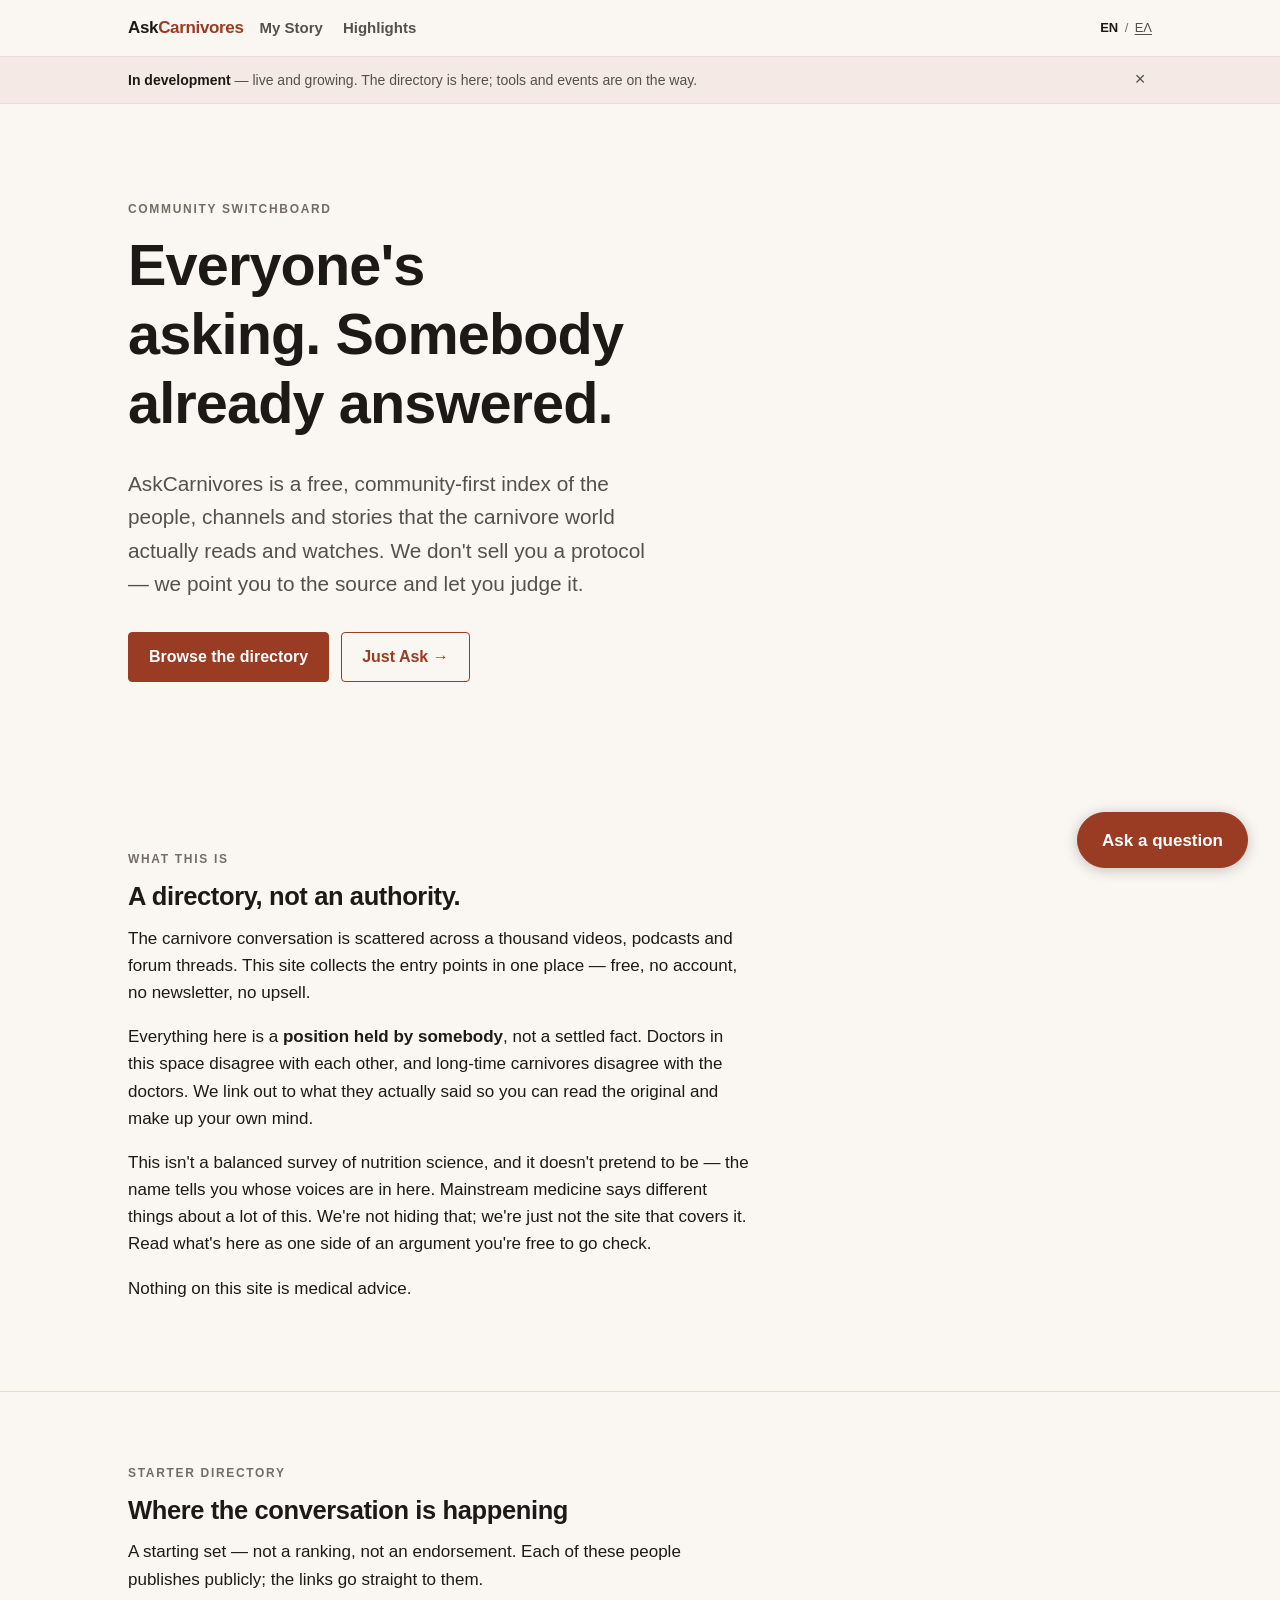
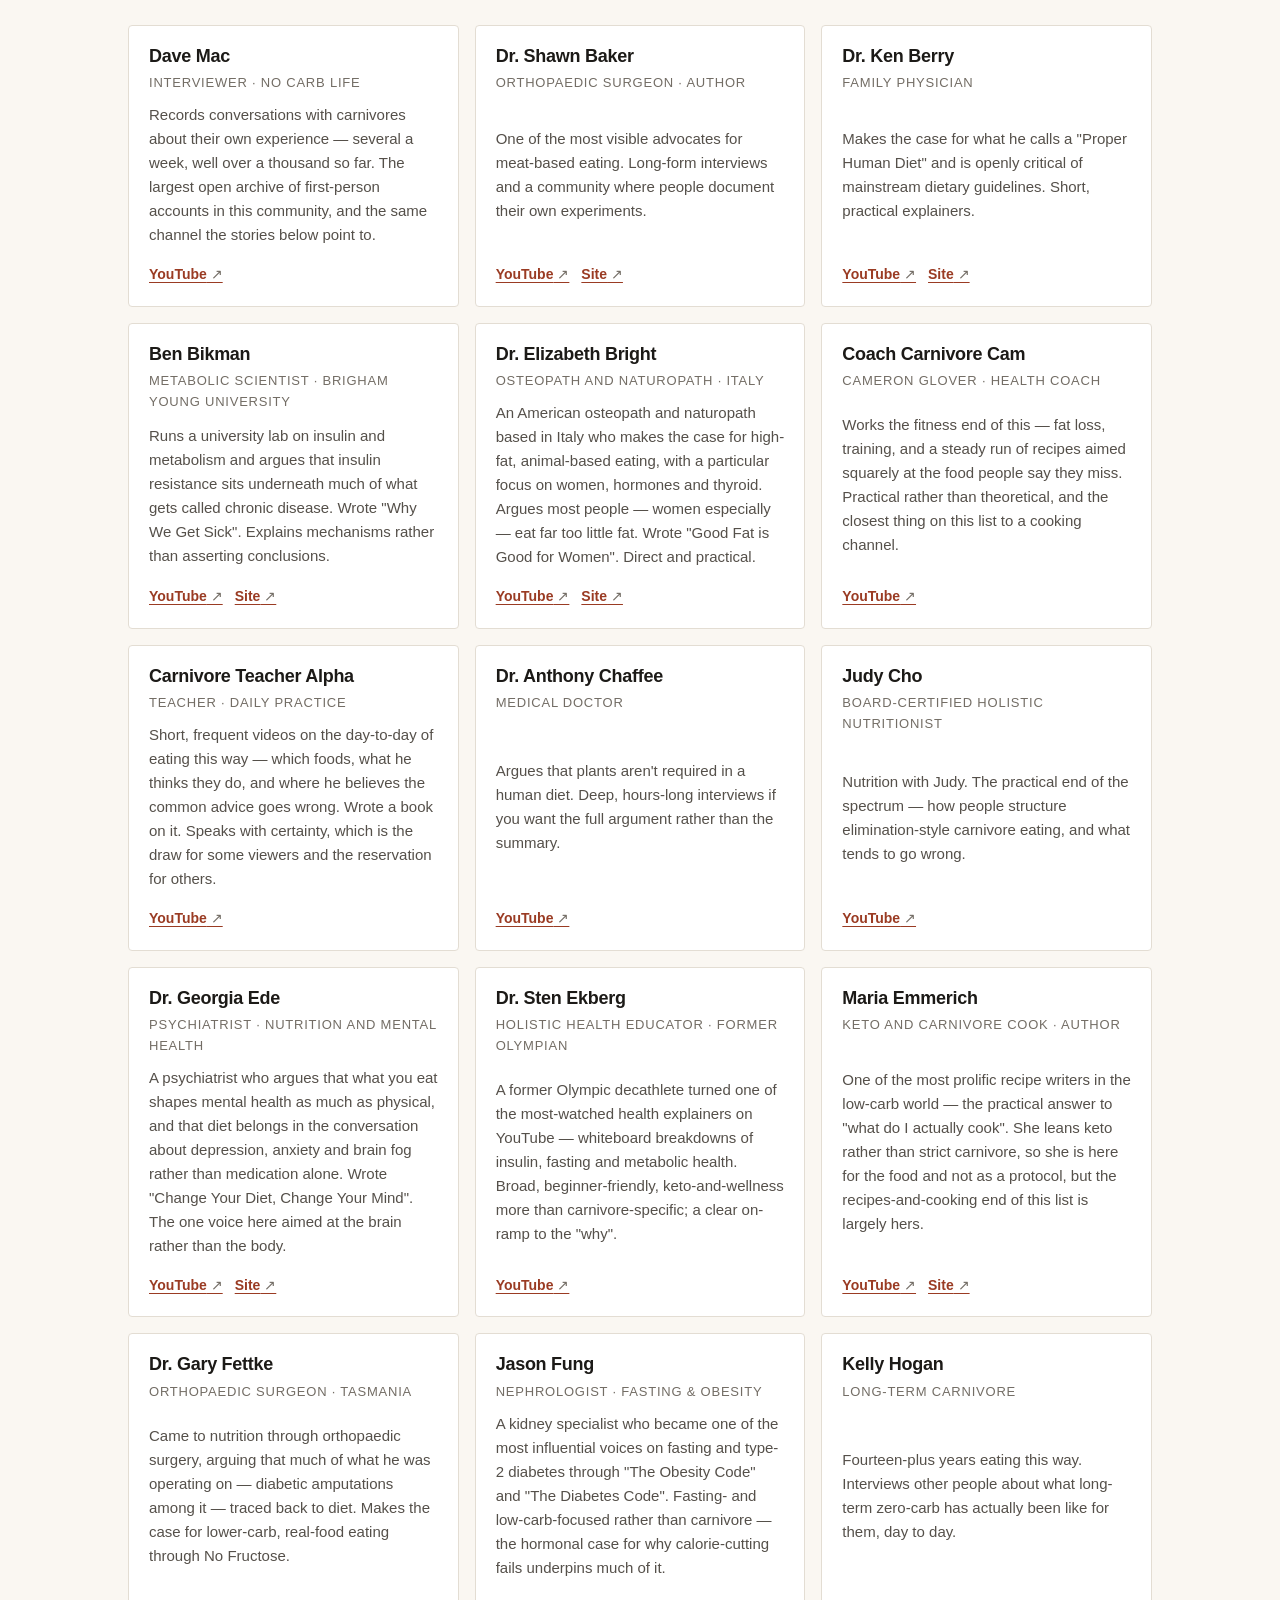
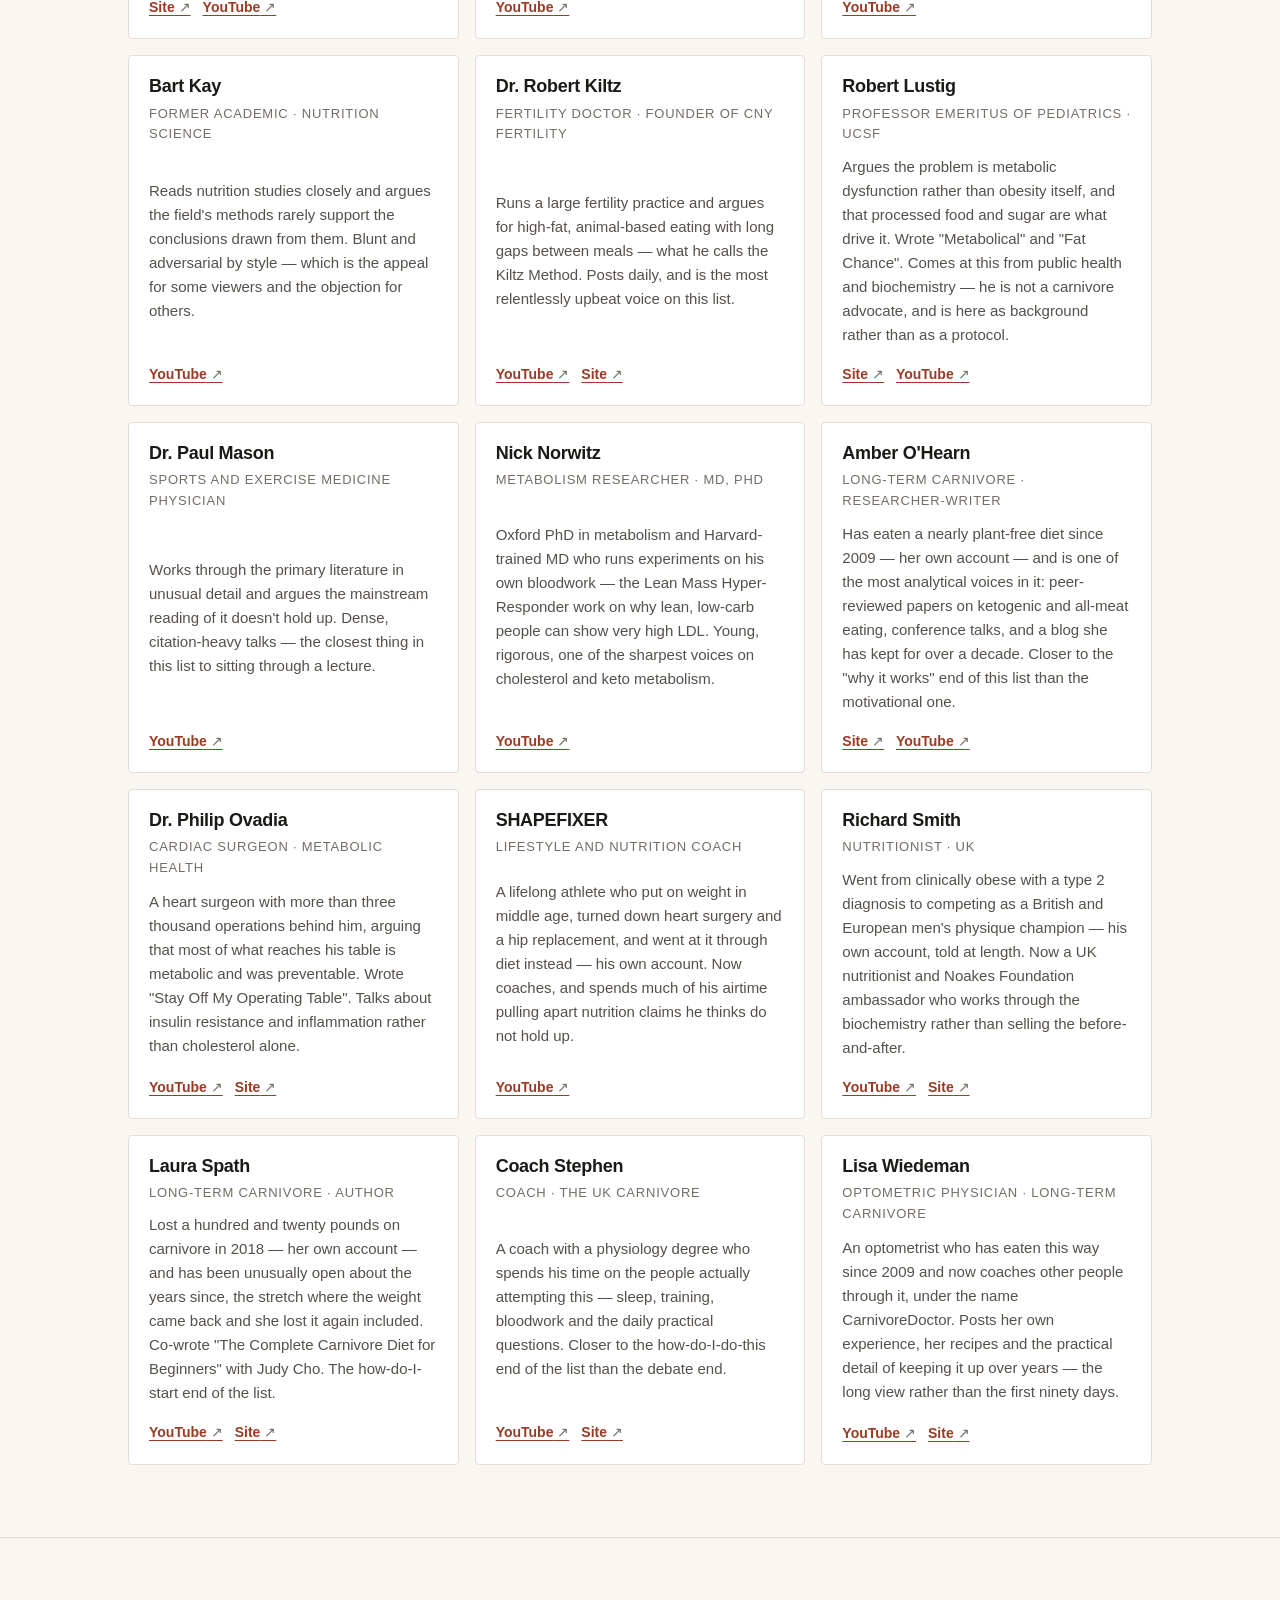
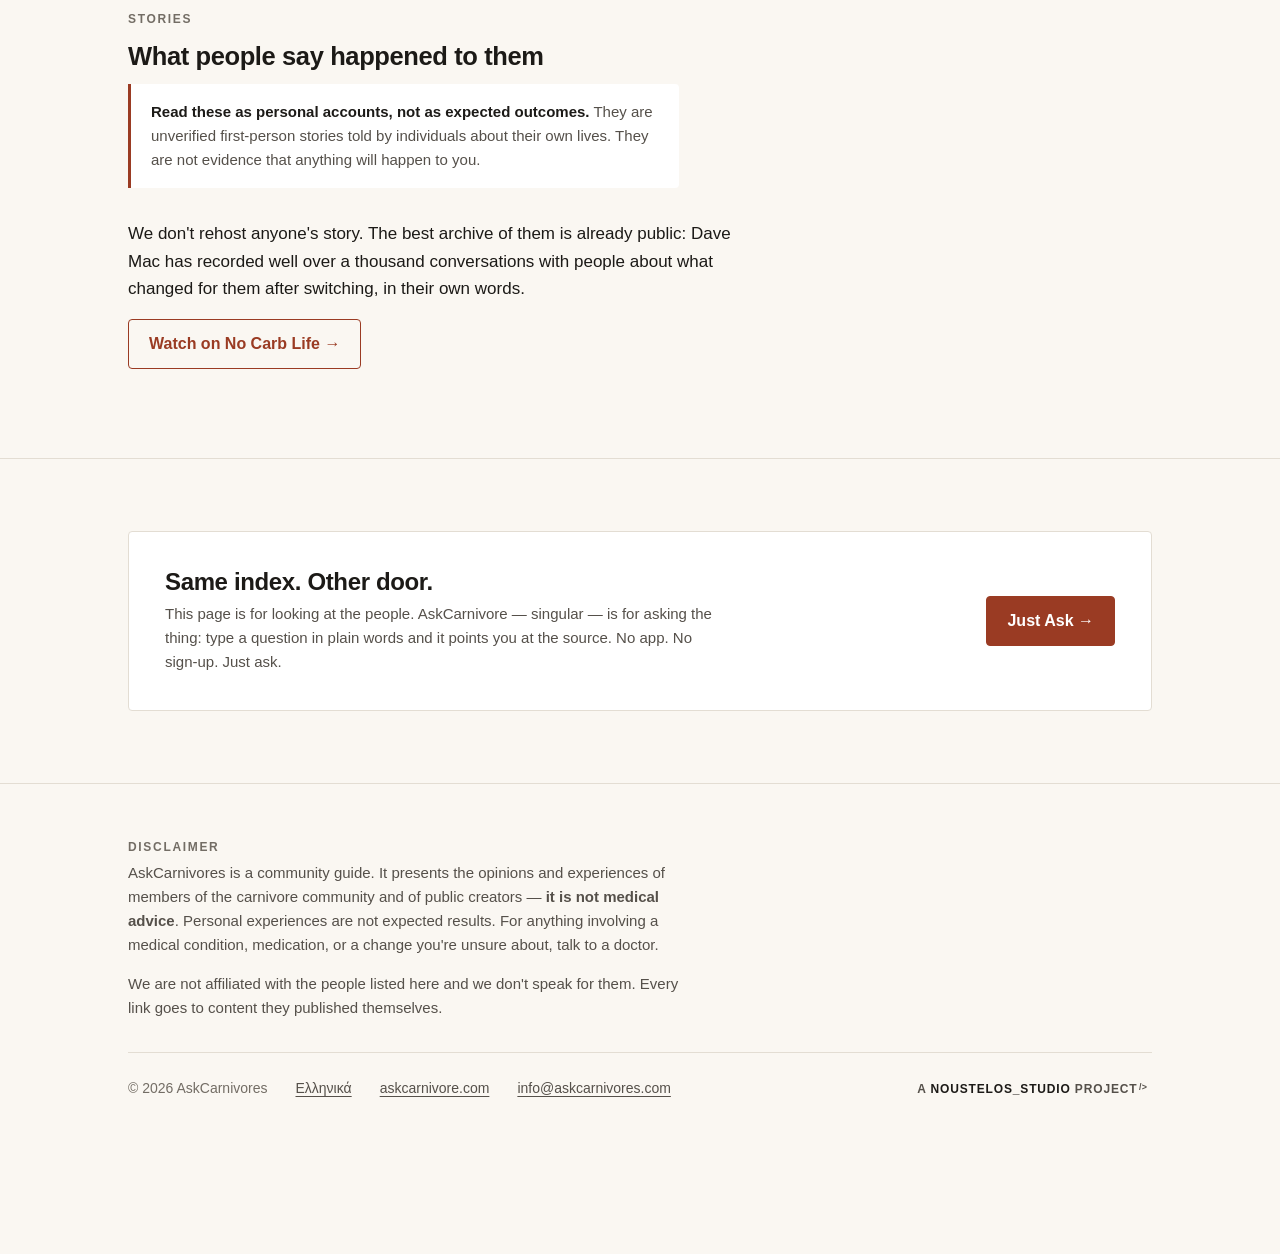
==== commit 31b8a096: "Call it Highlights, and write down how a wrong frame hides Renamed from What's New in both languages" ====
--- a/index.html
+++ b/index.html
@@ -40,7 +40,7 @@
          why it is a <nav> with a list of links rather than a lone anchor. -->
     <nav class="site-nav" aria-label="Sections">
       <a href="/about/">My Story</a>
-      <a href="/whats-new/">What's New</a>
+      <a href="/highlights/">Highlights</a>
     </nav>
     <nav class="lang" aria-label="Language">
       <a href="/" aria-current="true" hreflang="en">EN</a>
--- a/assets/style.v5.css
+++ b/assets/style.v5.css
@@ -568,7 +568,7 @@
 .ask-panel, .ask-backdrop { display: none; }
 .ask-open .ask-panel, .ask-open .ask-backdrop { display: flex; }
 
-/* ---------- framed pages (What's New) ----------
+/* ---------- framed pages (Highlights) ----------
    A page whose body is one iframe of the bot's own page — the same "window,
    not a copy" model as the ask panel, minus the panel: no launcher, no
    open/close, and so no JavaScript at all.
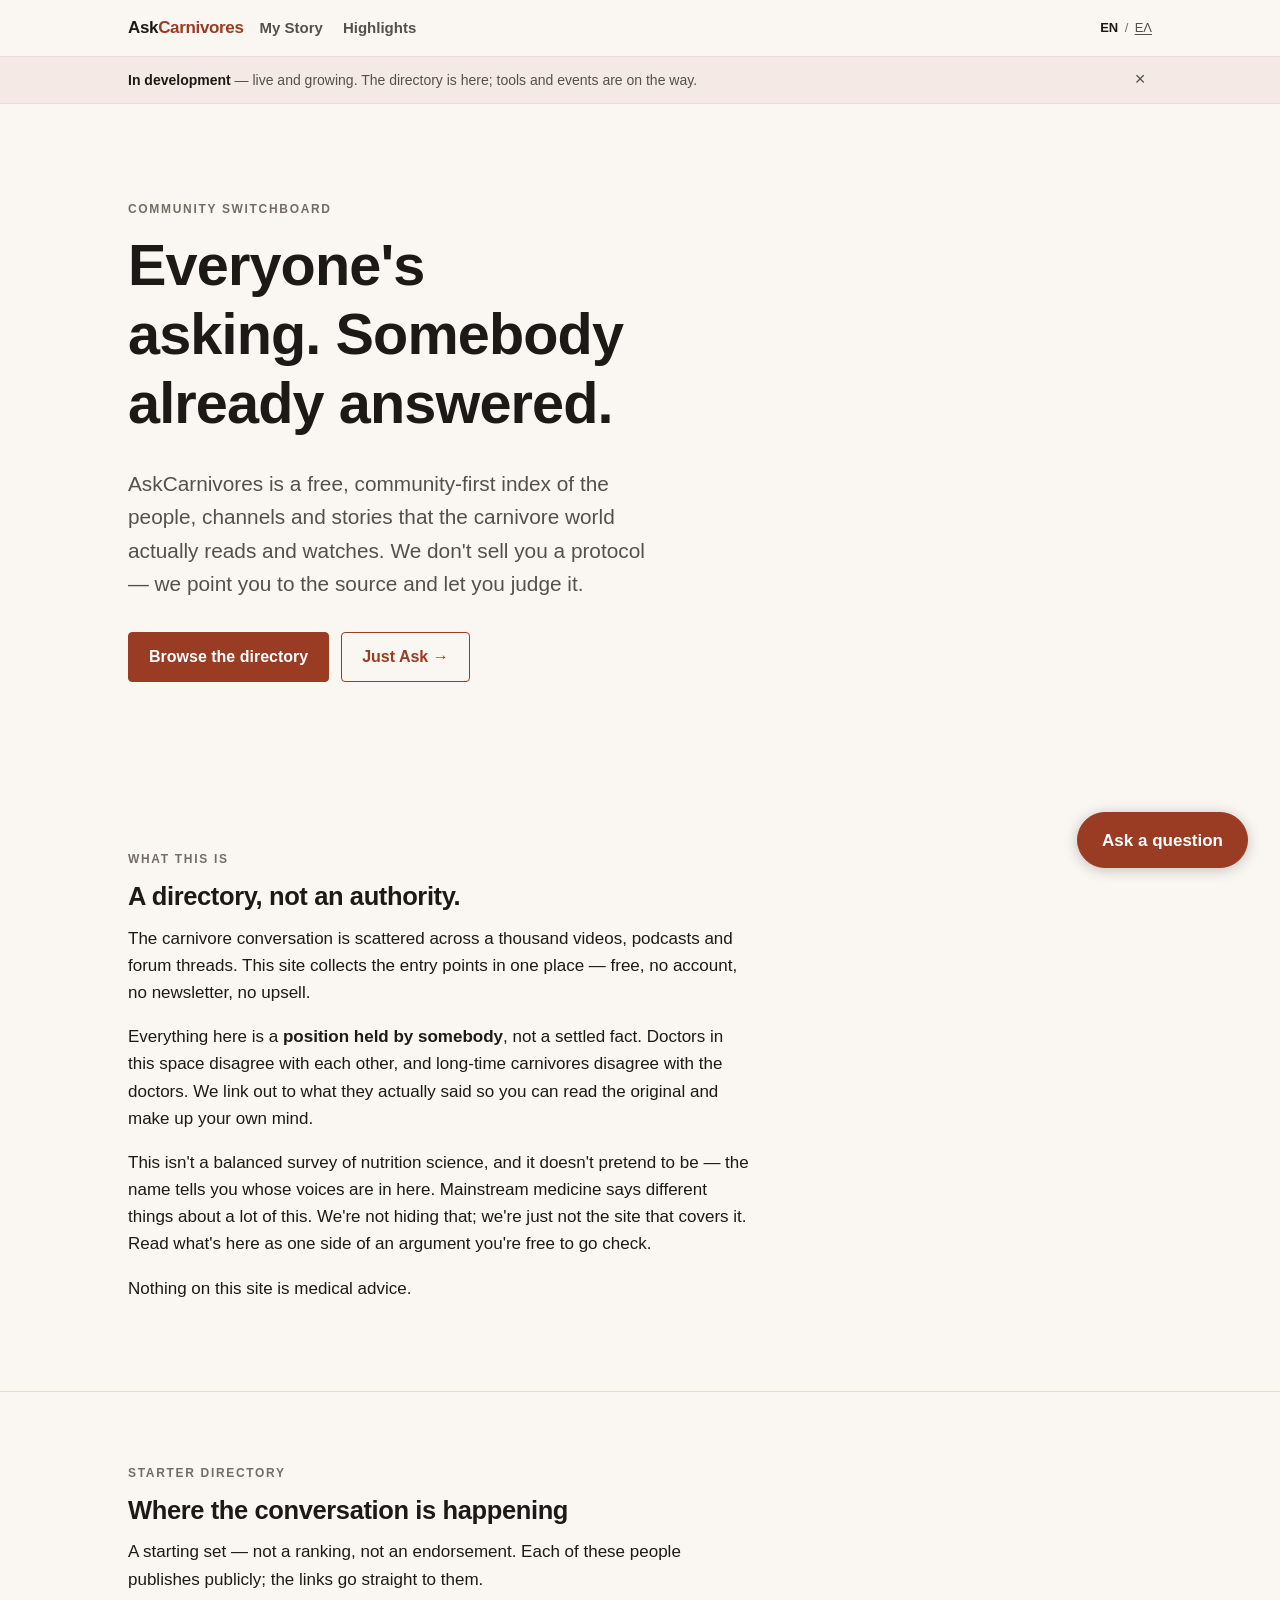
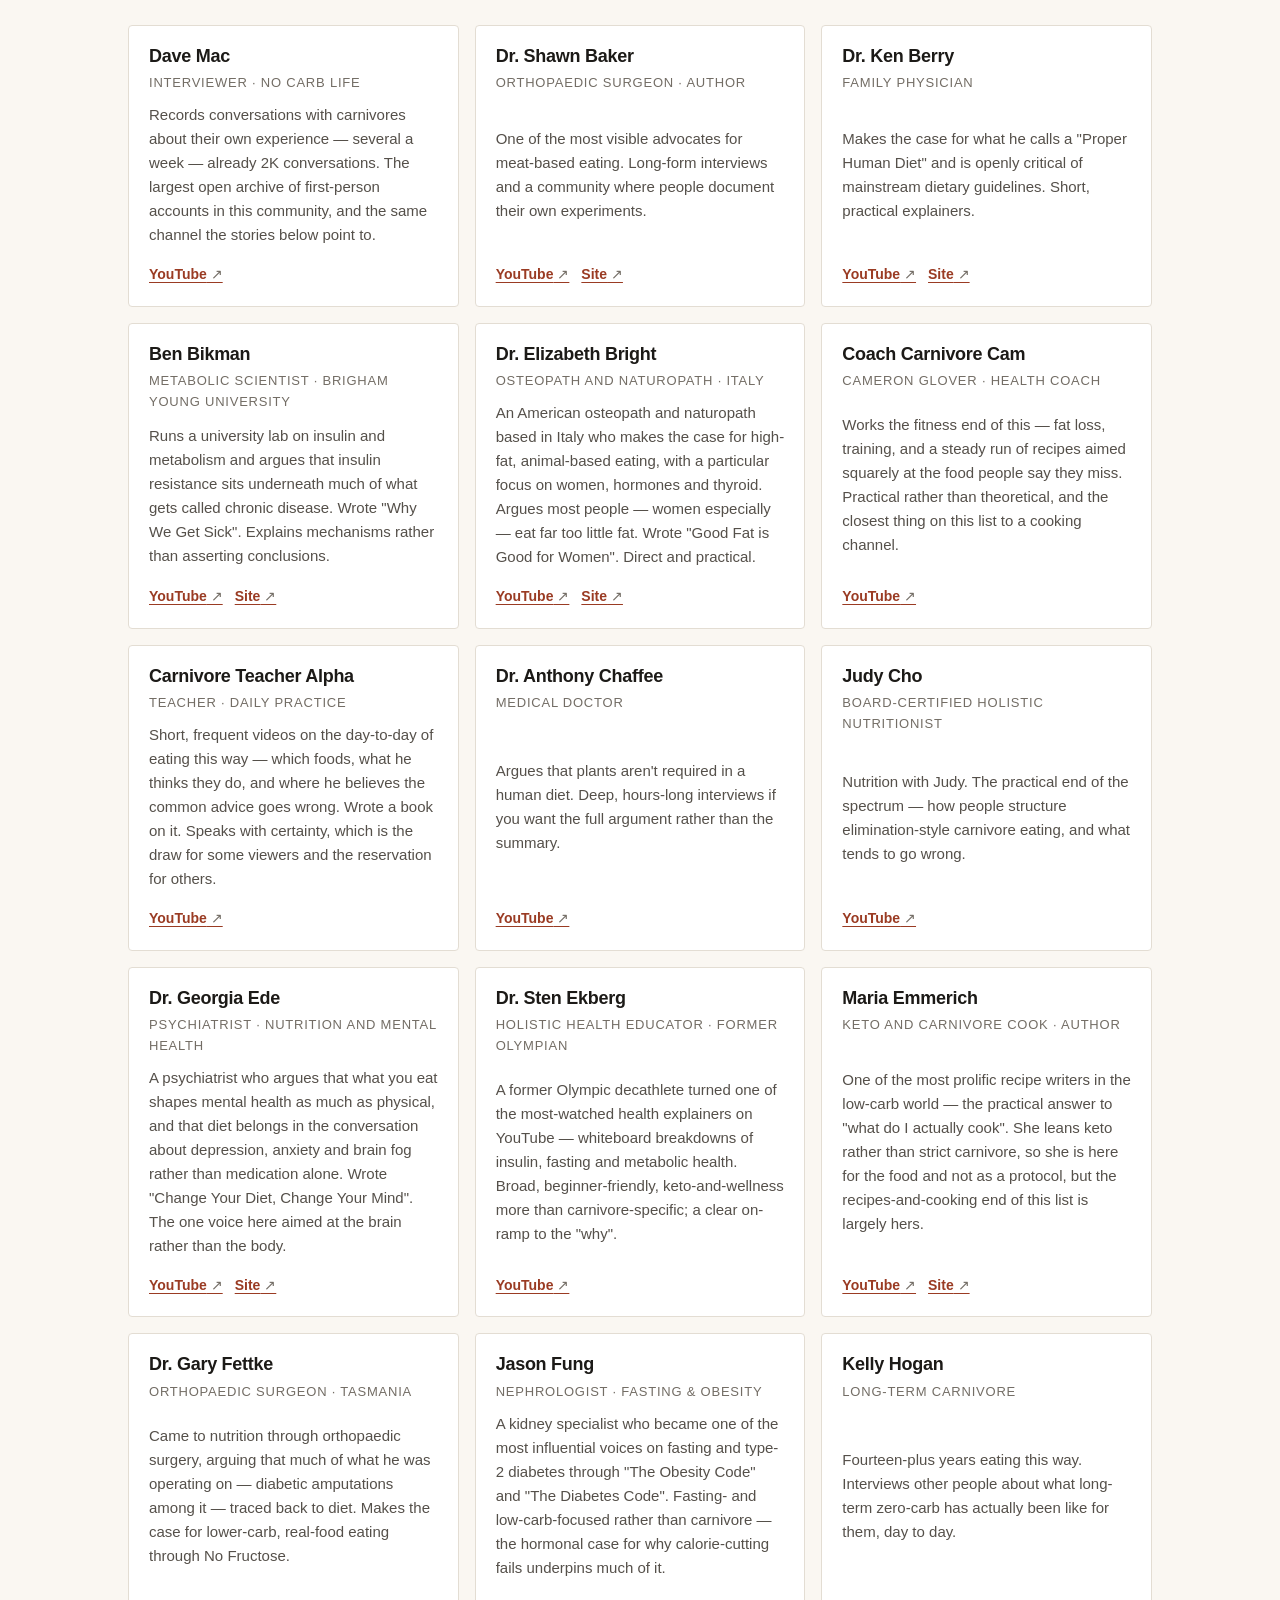
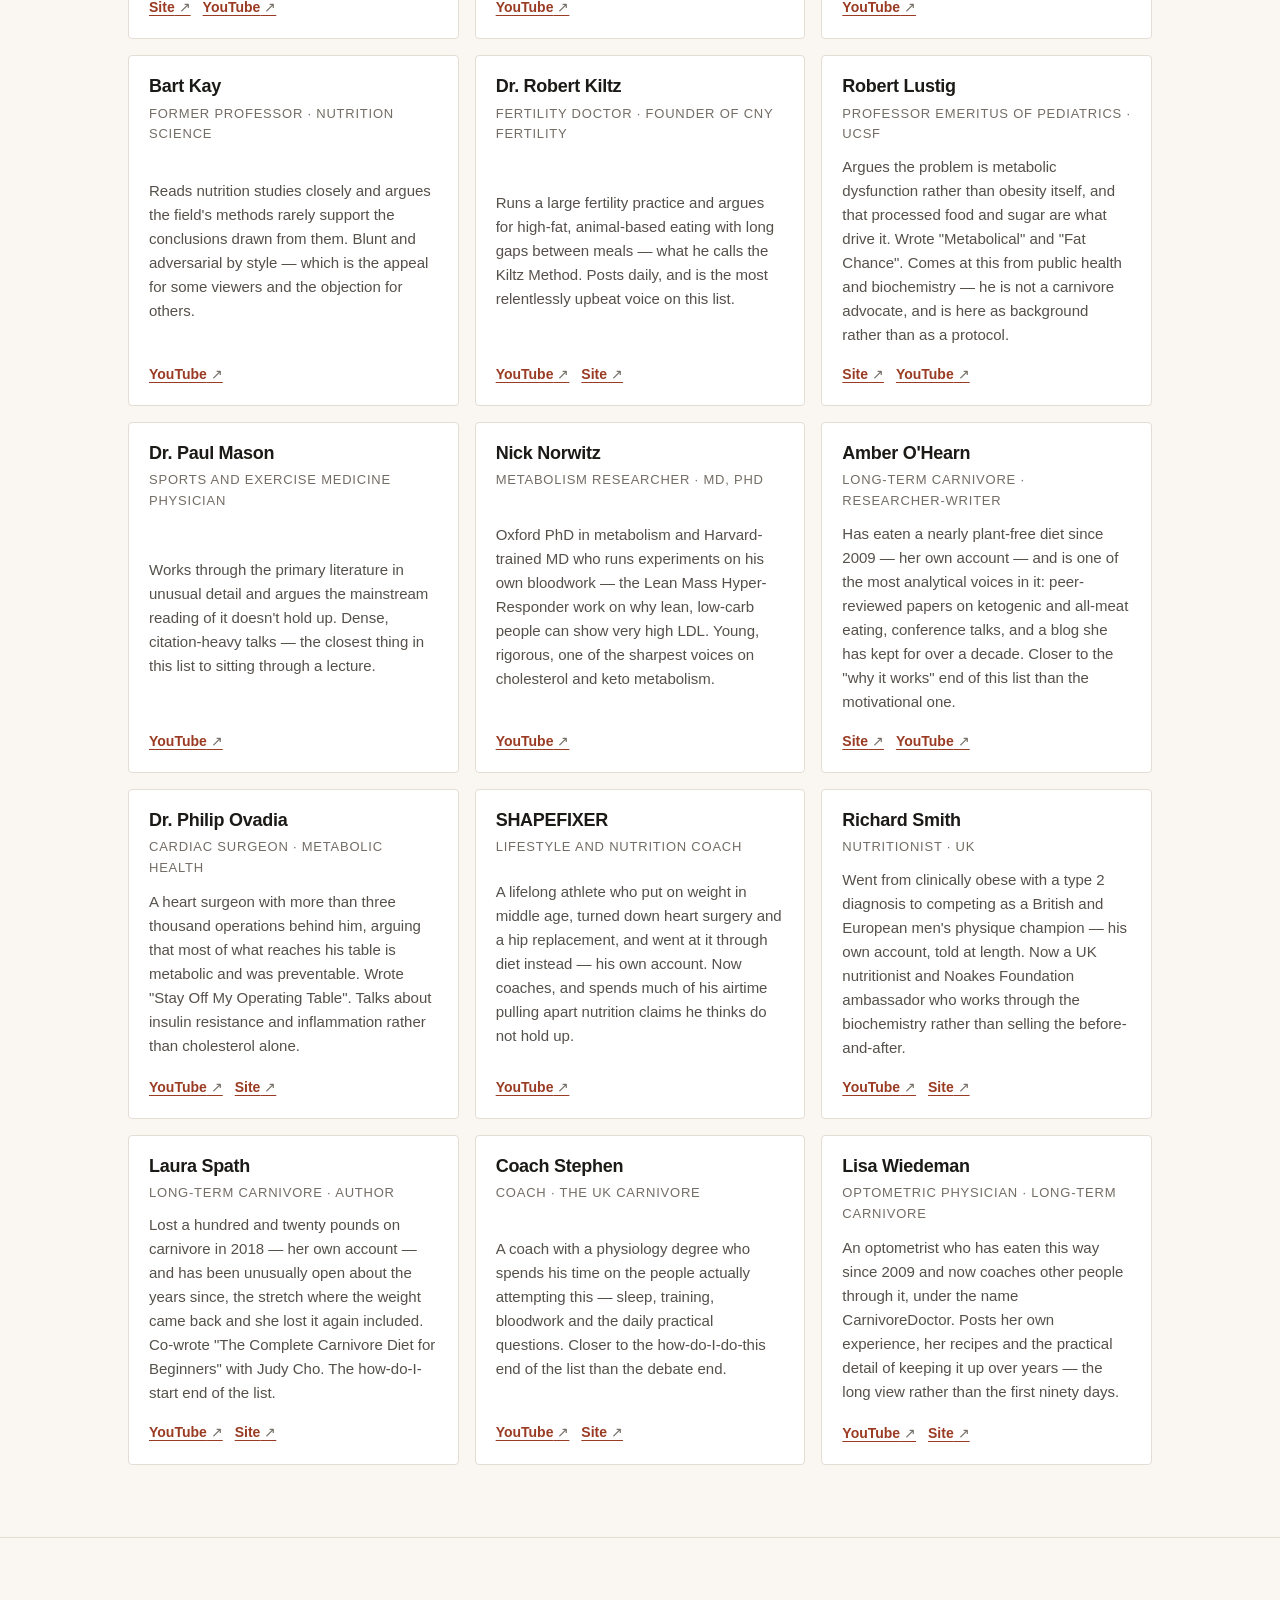
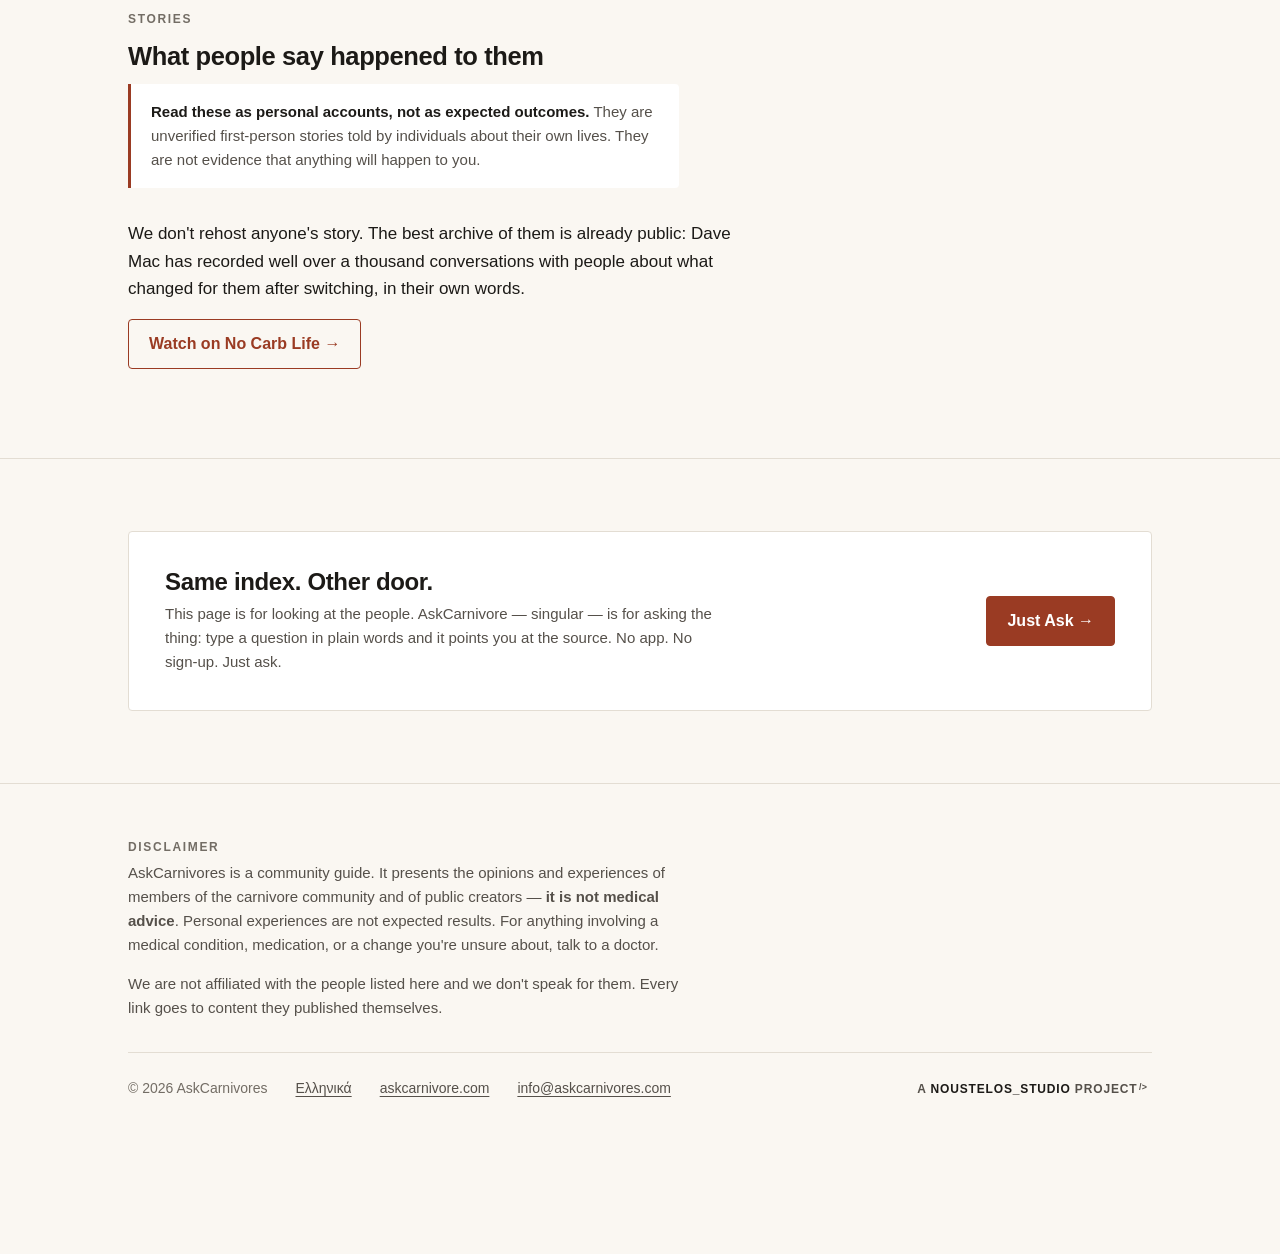
==== commit 47efac77: "Name Bart Kay's rank, and Dave Mac's count Two card lines, both languages, on Nick's instruction. Ev" ====
--- a/index.html
+++ b/index.html
@@ -172,7 +172,7 @@
           <p class="role">Interviewer · No Carb Life</p>
           <p>
             Records conversations with carnivores about their own experience — several a
-            week, well over a thousand so far. The largest open archive of first-person
+            week — already 2K conversations. The largest open archive of first-person
             accounts in this community, and the same channel the stories below point to.
           </p>
           <div class="card-links">
@@ -387,10 +387,13 @@
 
         <li class="card">
           <h3>Bart Kay</h3>
-          <!-- Role line deliberately avoids "Professor". Sources disagree: his own
-               channel says former professor, other bios say former senior lecturer.
-               "Former academic" is true under either reading. See PENDING.md. -->
-          <p class="role">Former academic · nutrition science</p>
+          <!-- Says "Professor" as of 2026-08-31, on Nick's instruction. It read
+               "Former academic" while the sources disagreed — his own channel says
+               former professor, third-party bios say former senior lecturer — and
+               that hedge was the right call until someone with standing settled it.
+               Nick owned that question and has answered it. Don't revert this to the
+               hedge on the strength of a third-party bio. See PENDING.md. -->
+          <p class="role">Former professor · nutrition science</p>
           <p>
             Reads nutrition studies closely and argues the field's methods rarely support
             the conclusions drawn from them. Blunt and adversarial by style — which is the
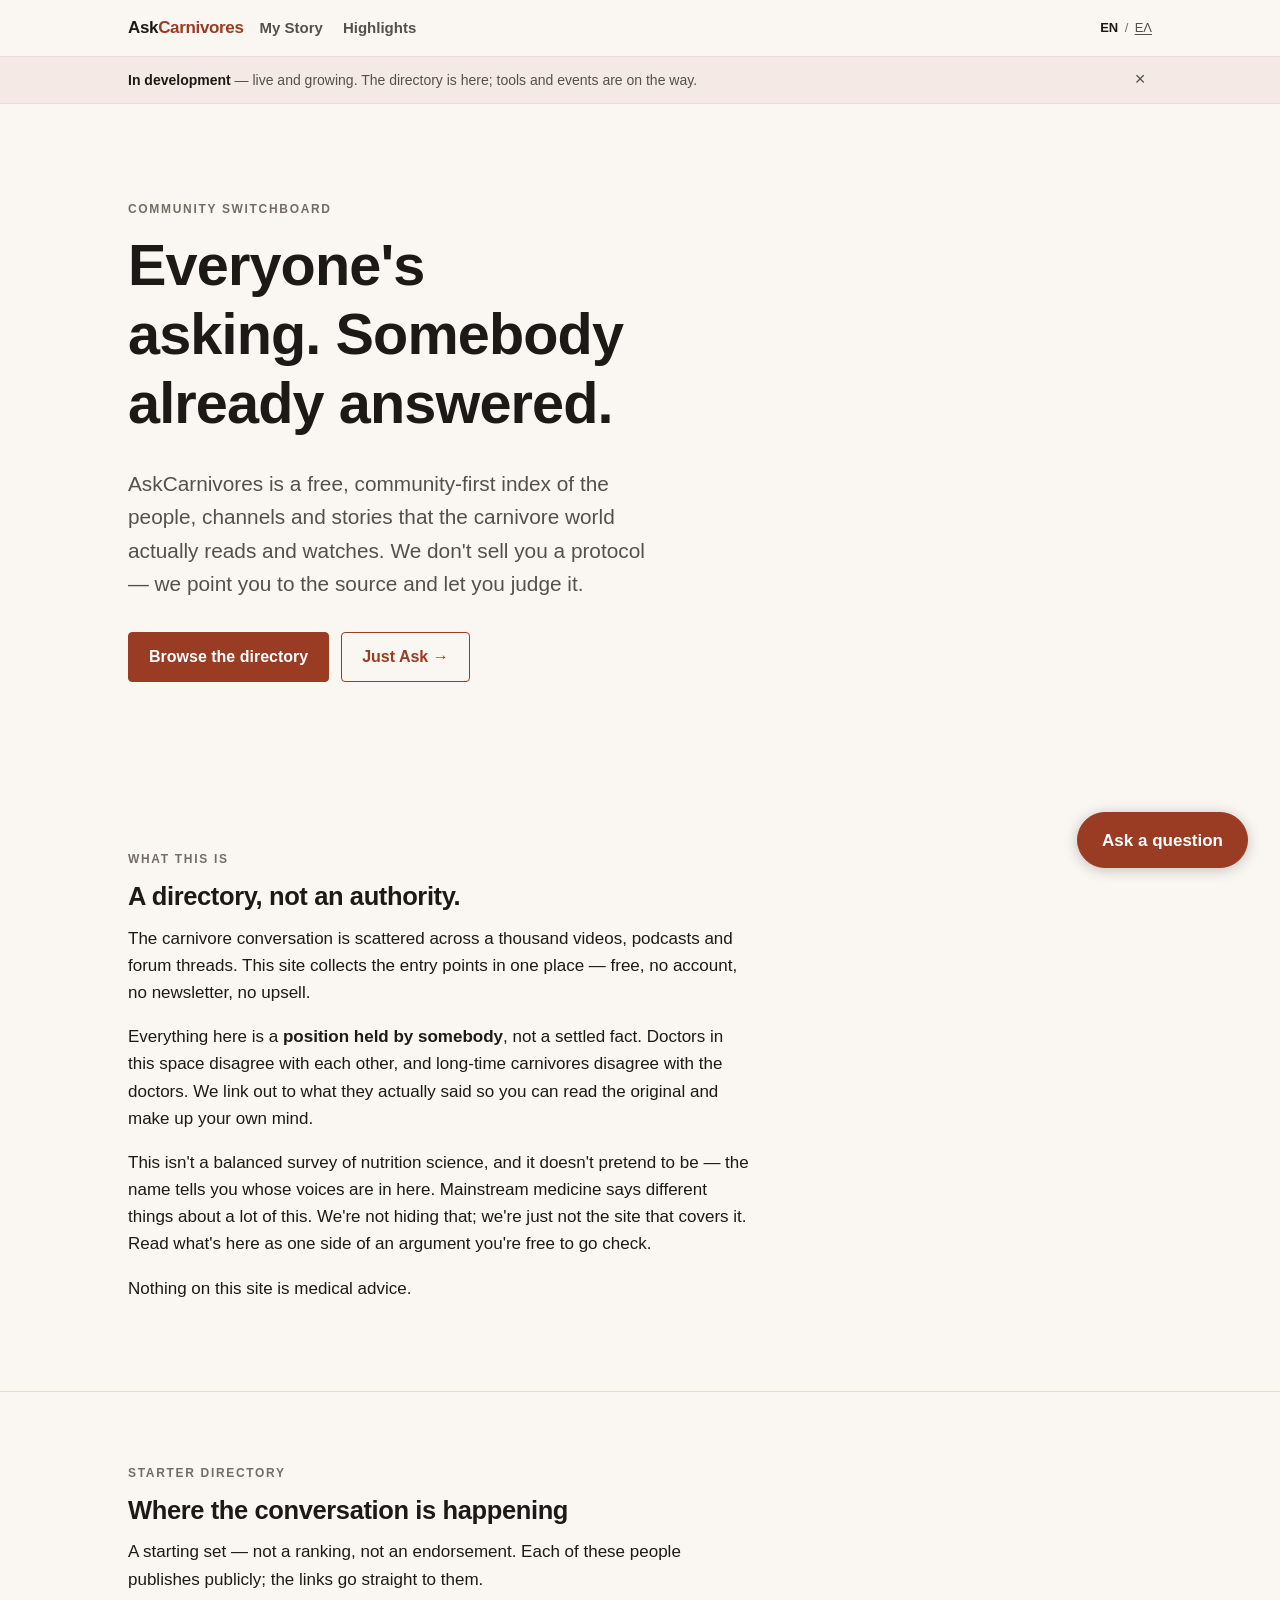
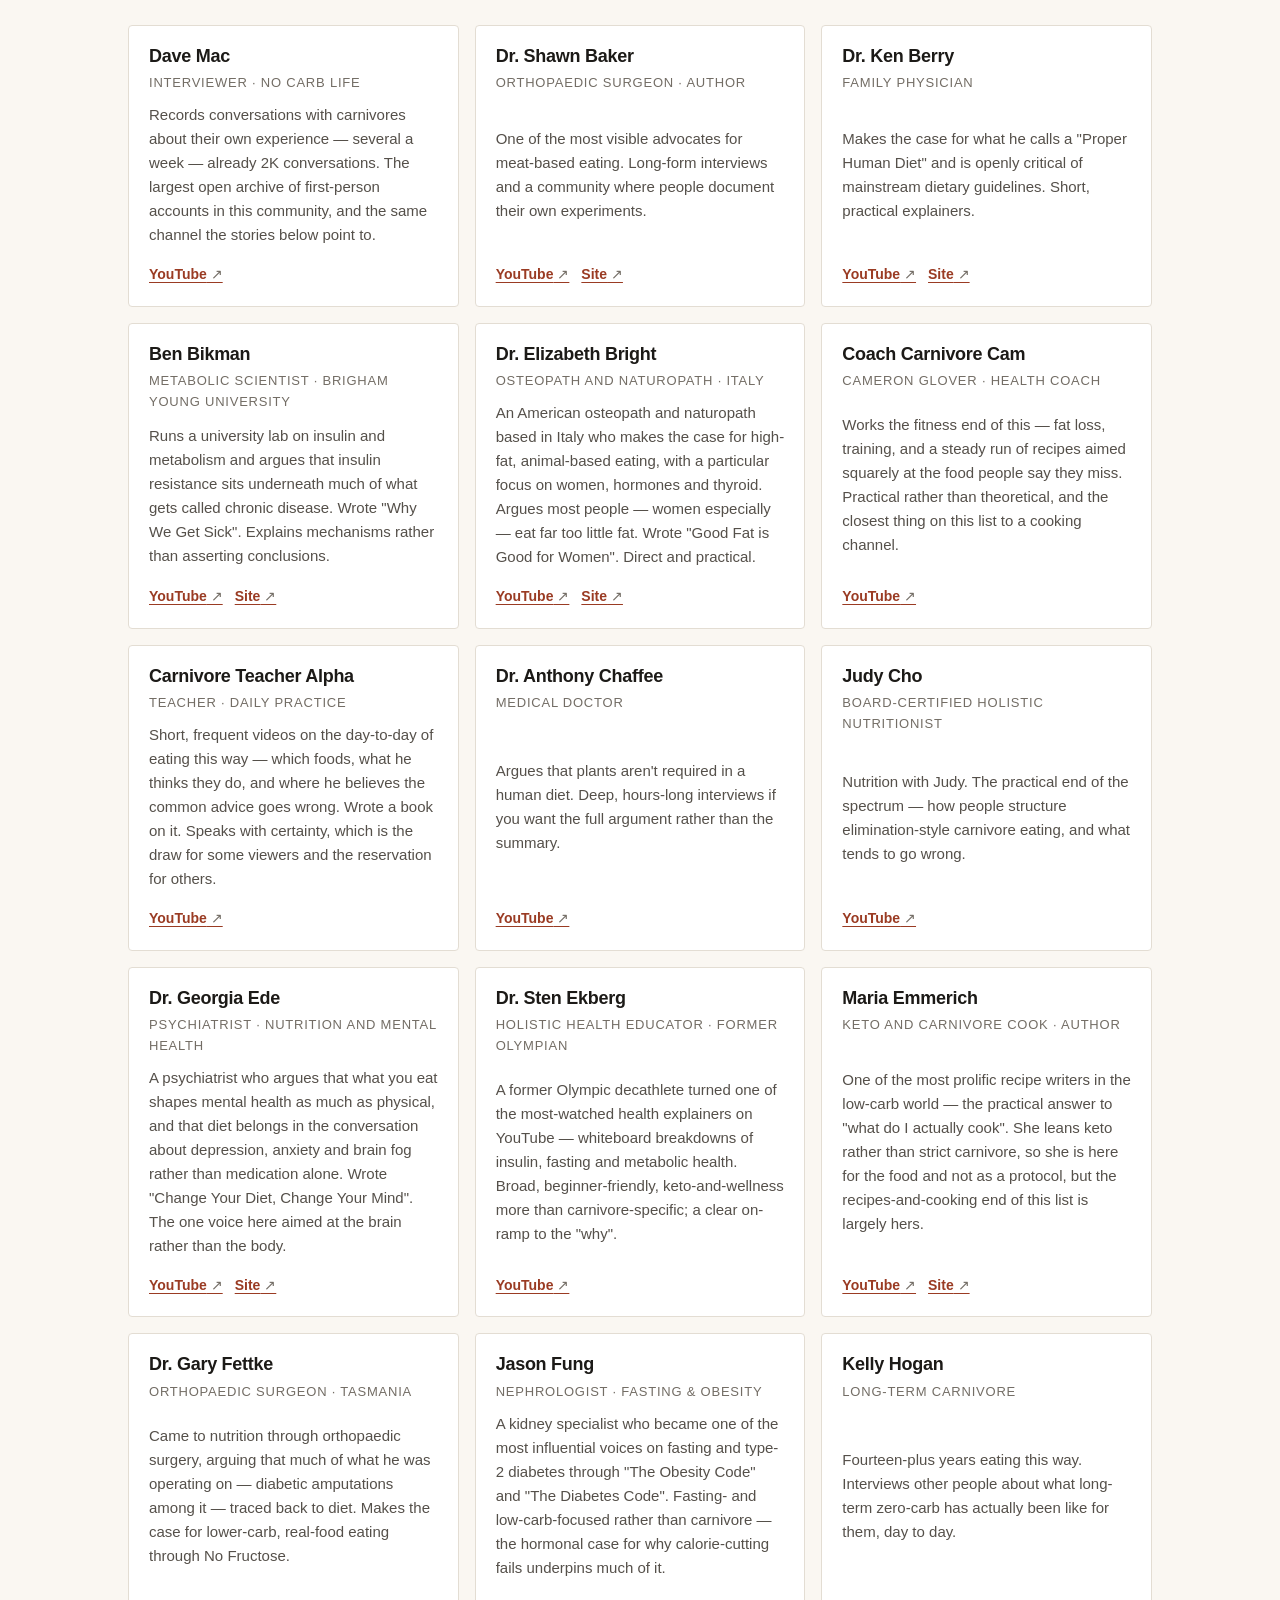
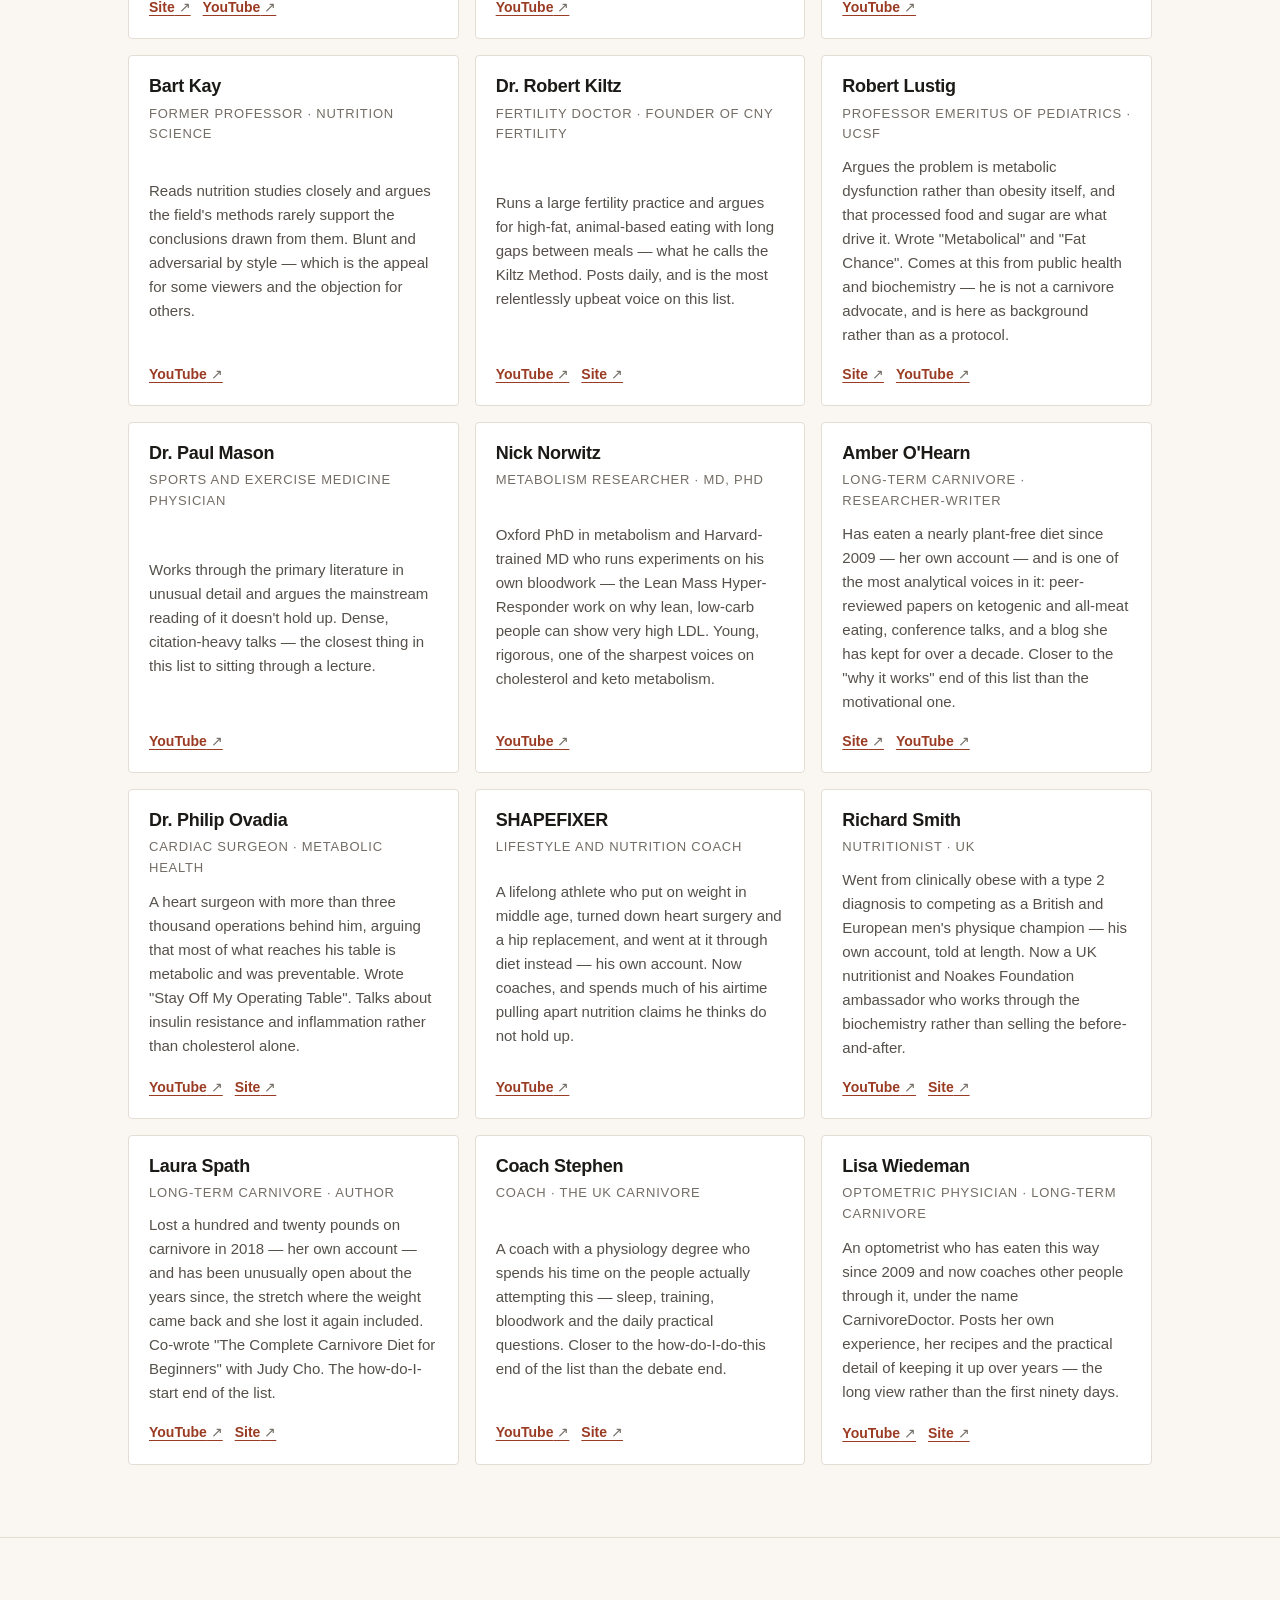
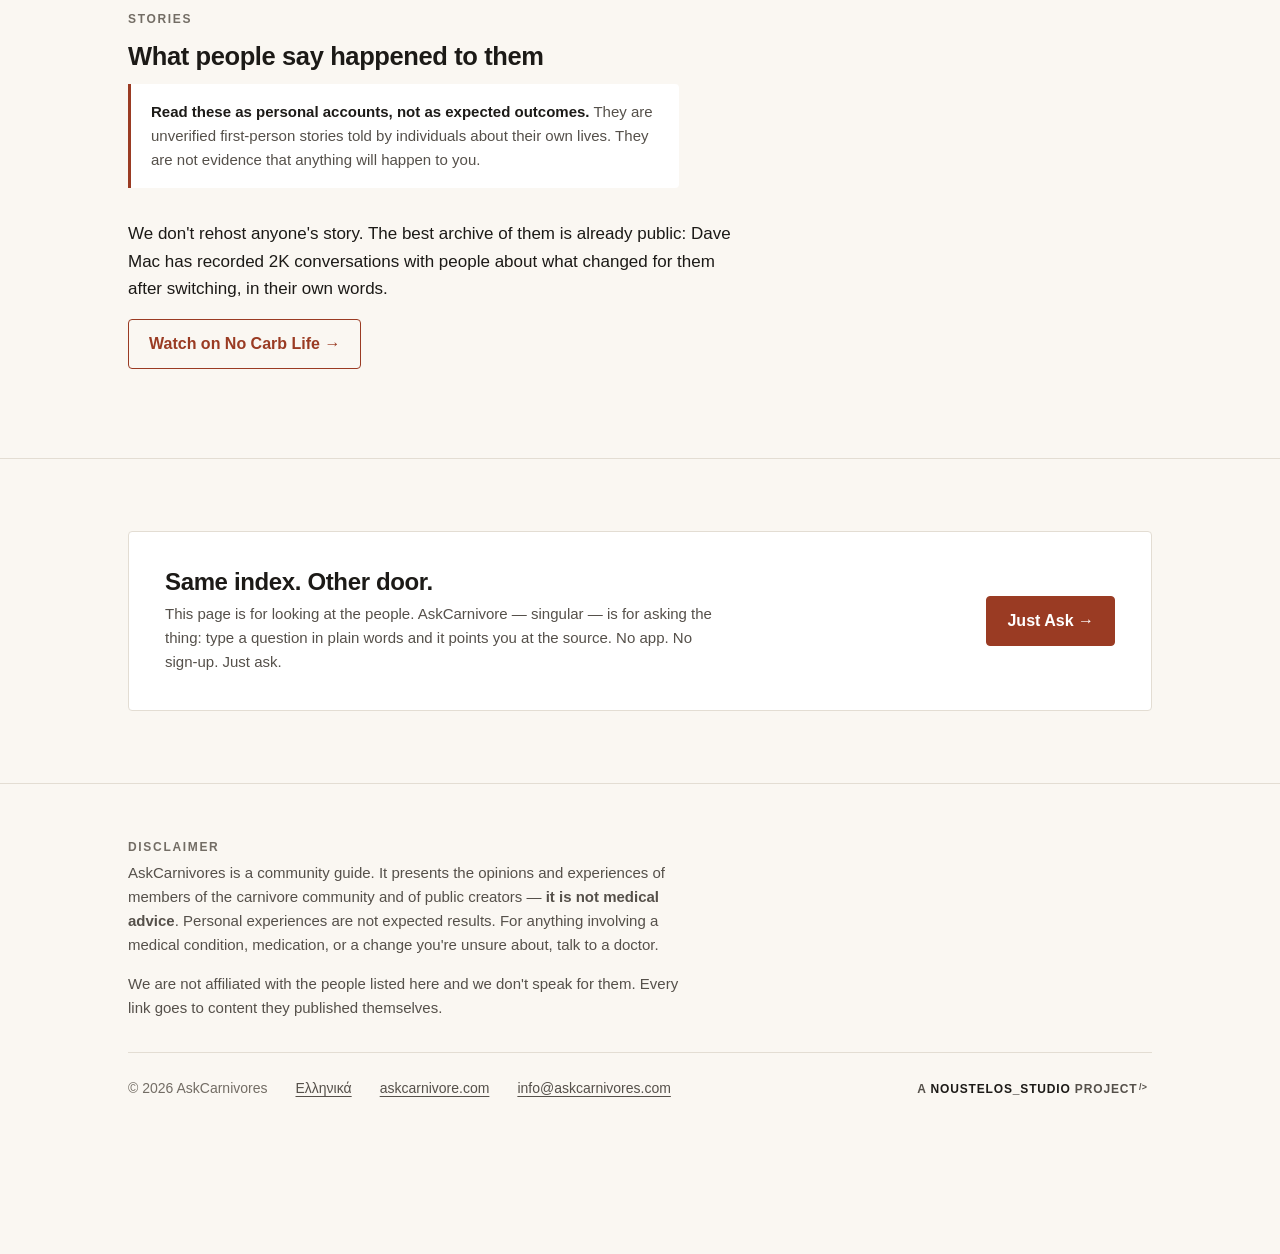
==== commit 91b3d83f: "Say 2K in the Stories section too The card and the paragraph a few screens below it were giving two " ====
--- a/index.html
+++ b/index.html
@@ -606,7 +606,7 @@
 
       <p>
         We don't rehost anyone's story. The best archive of them is already public:
-        Dave Mac has recorded well over a thousand conversations with people about
+        Dave Mac has recorded 2K conversations with people about
         what changed for them after switching, in their own words.
       </p>
       <p>
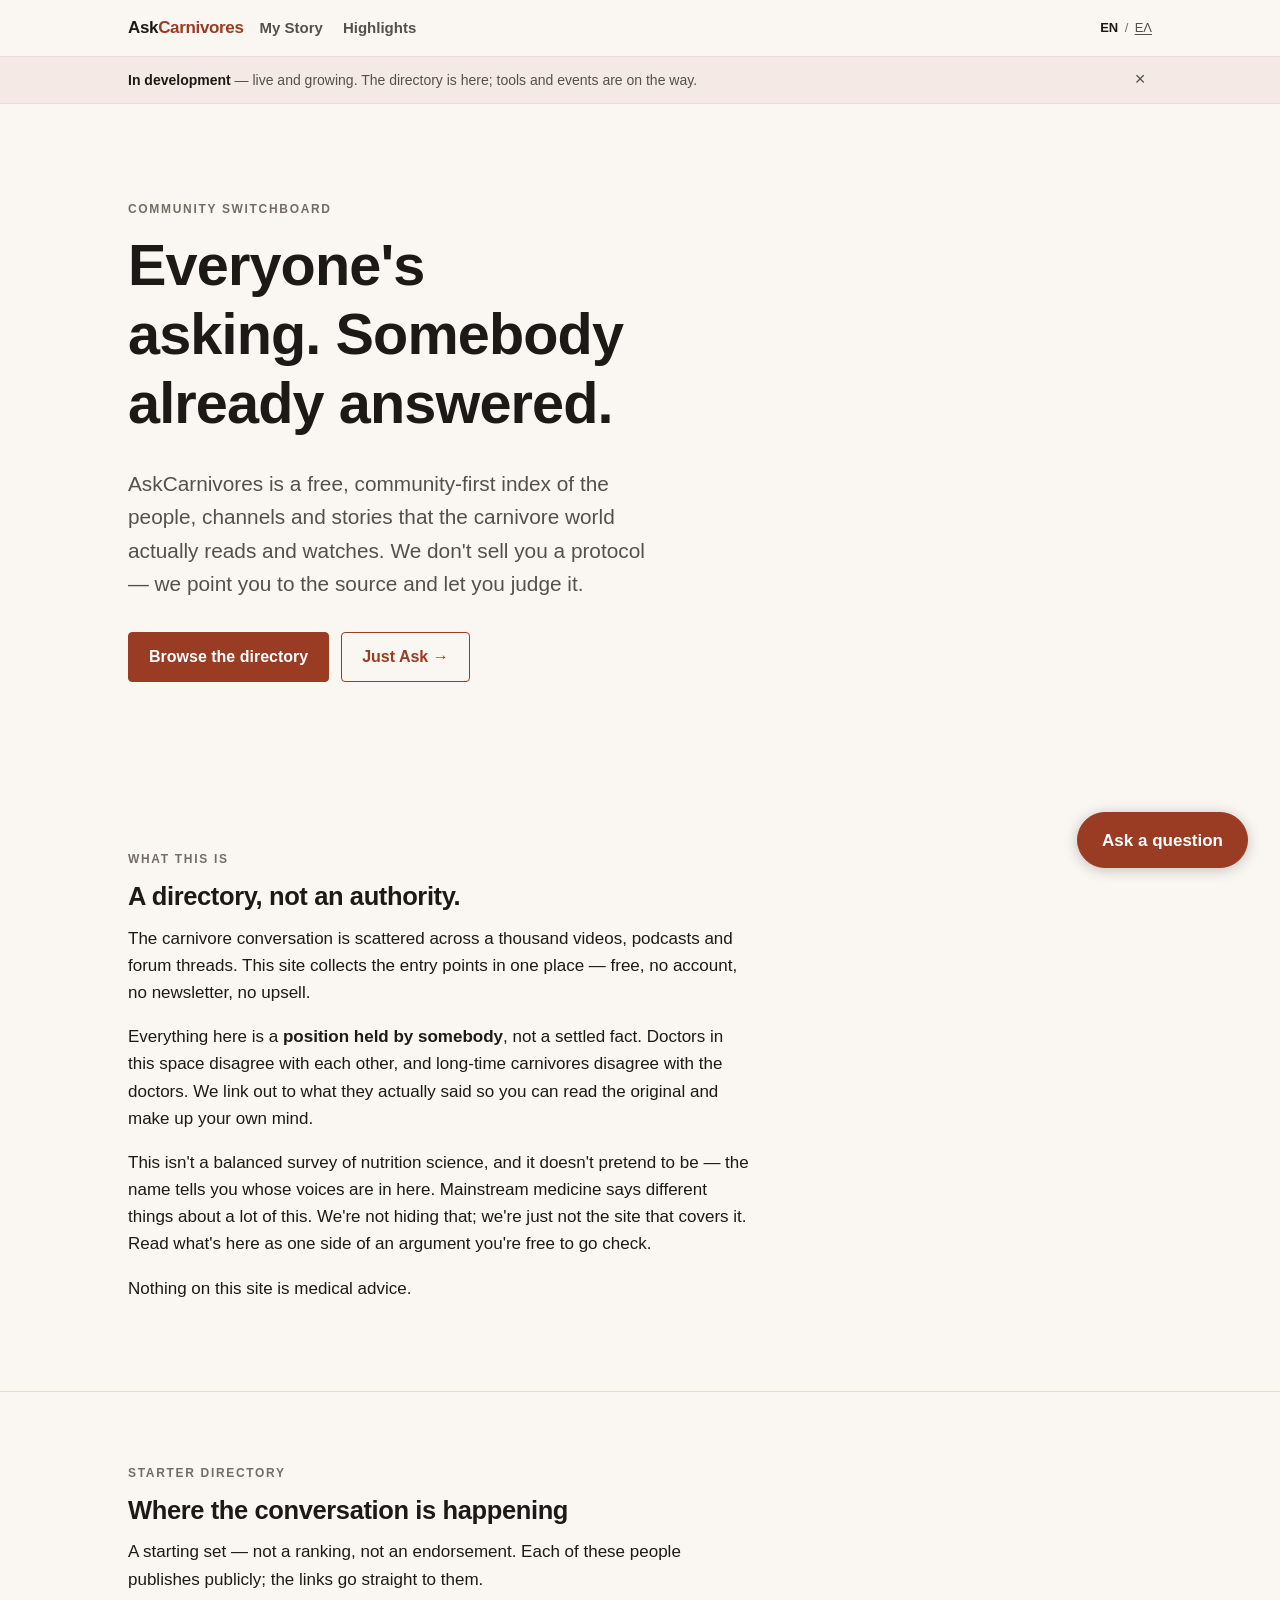
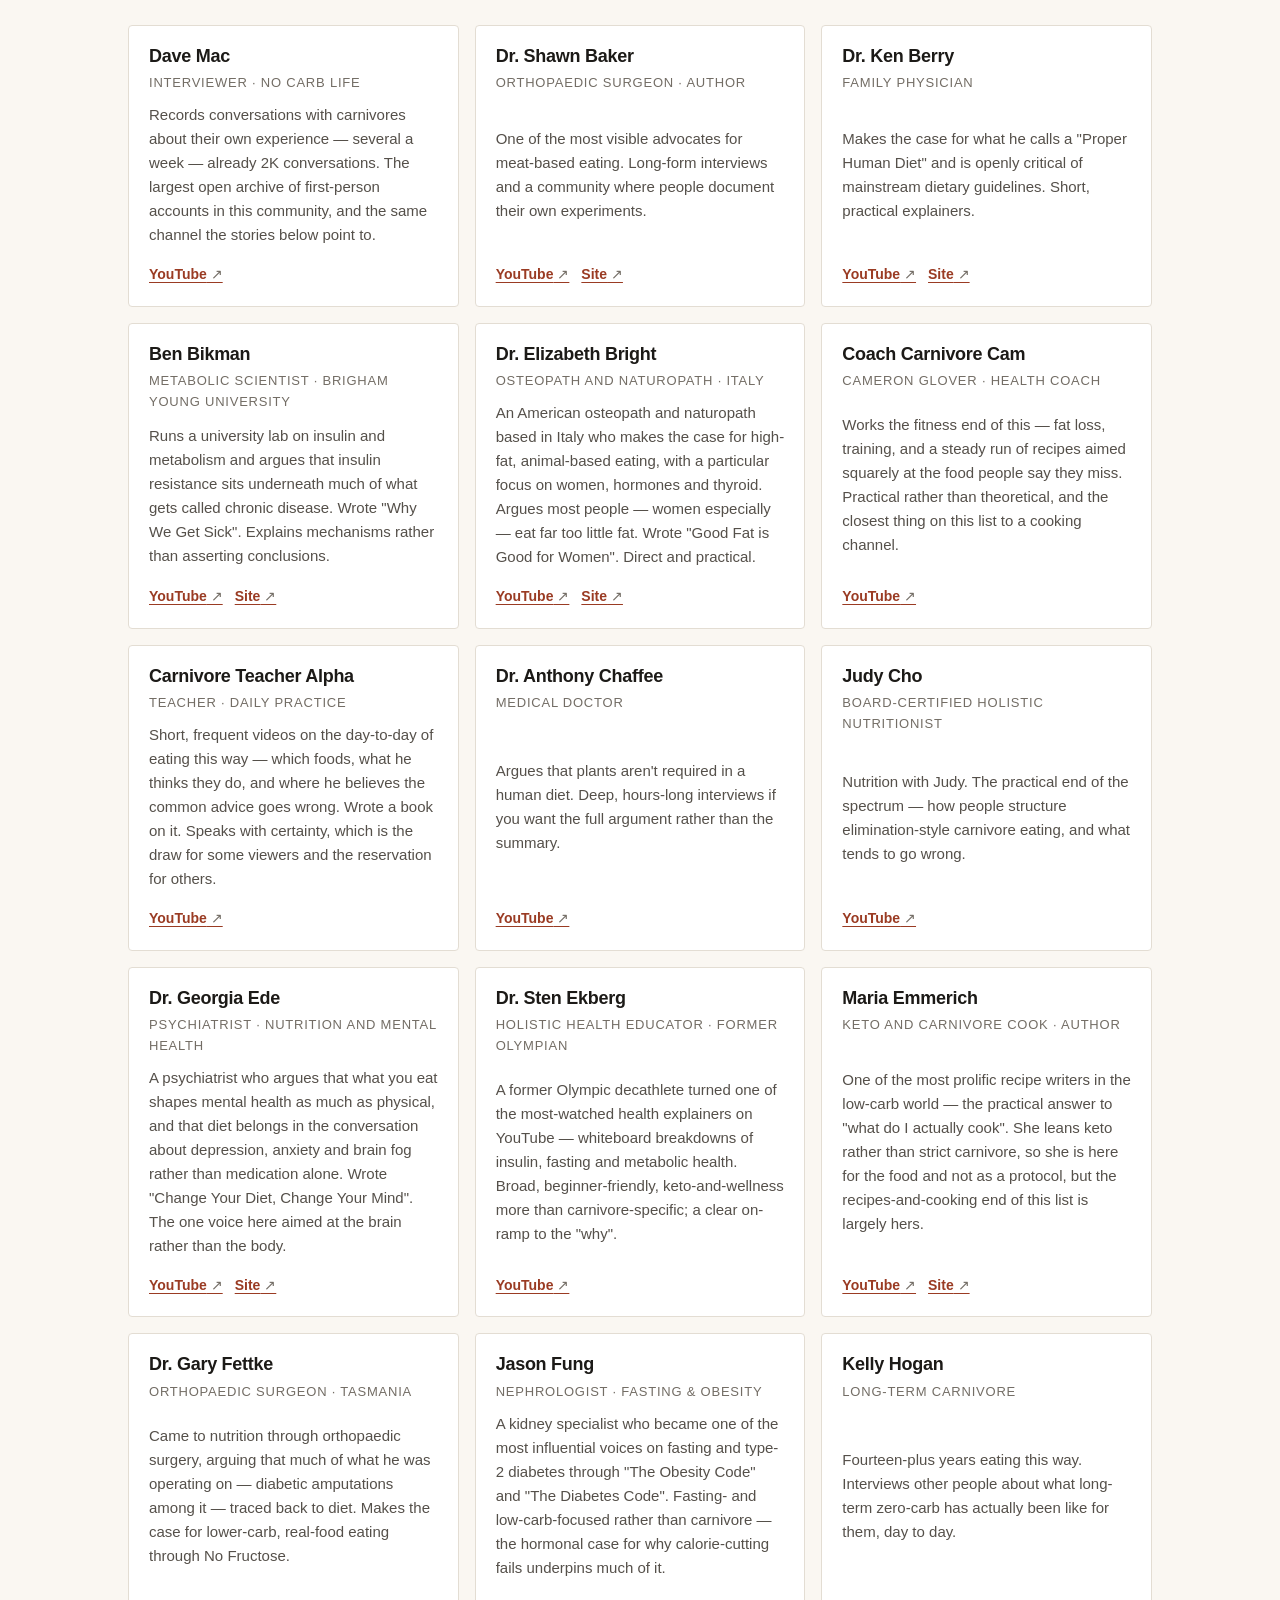
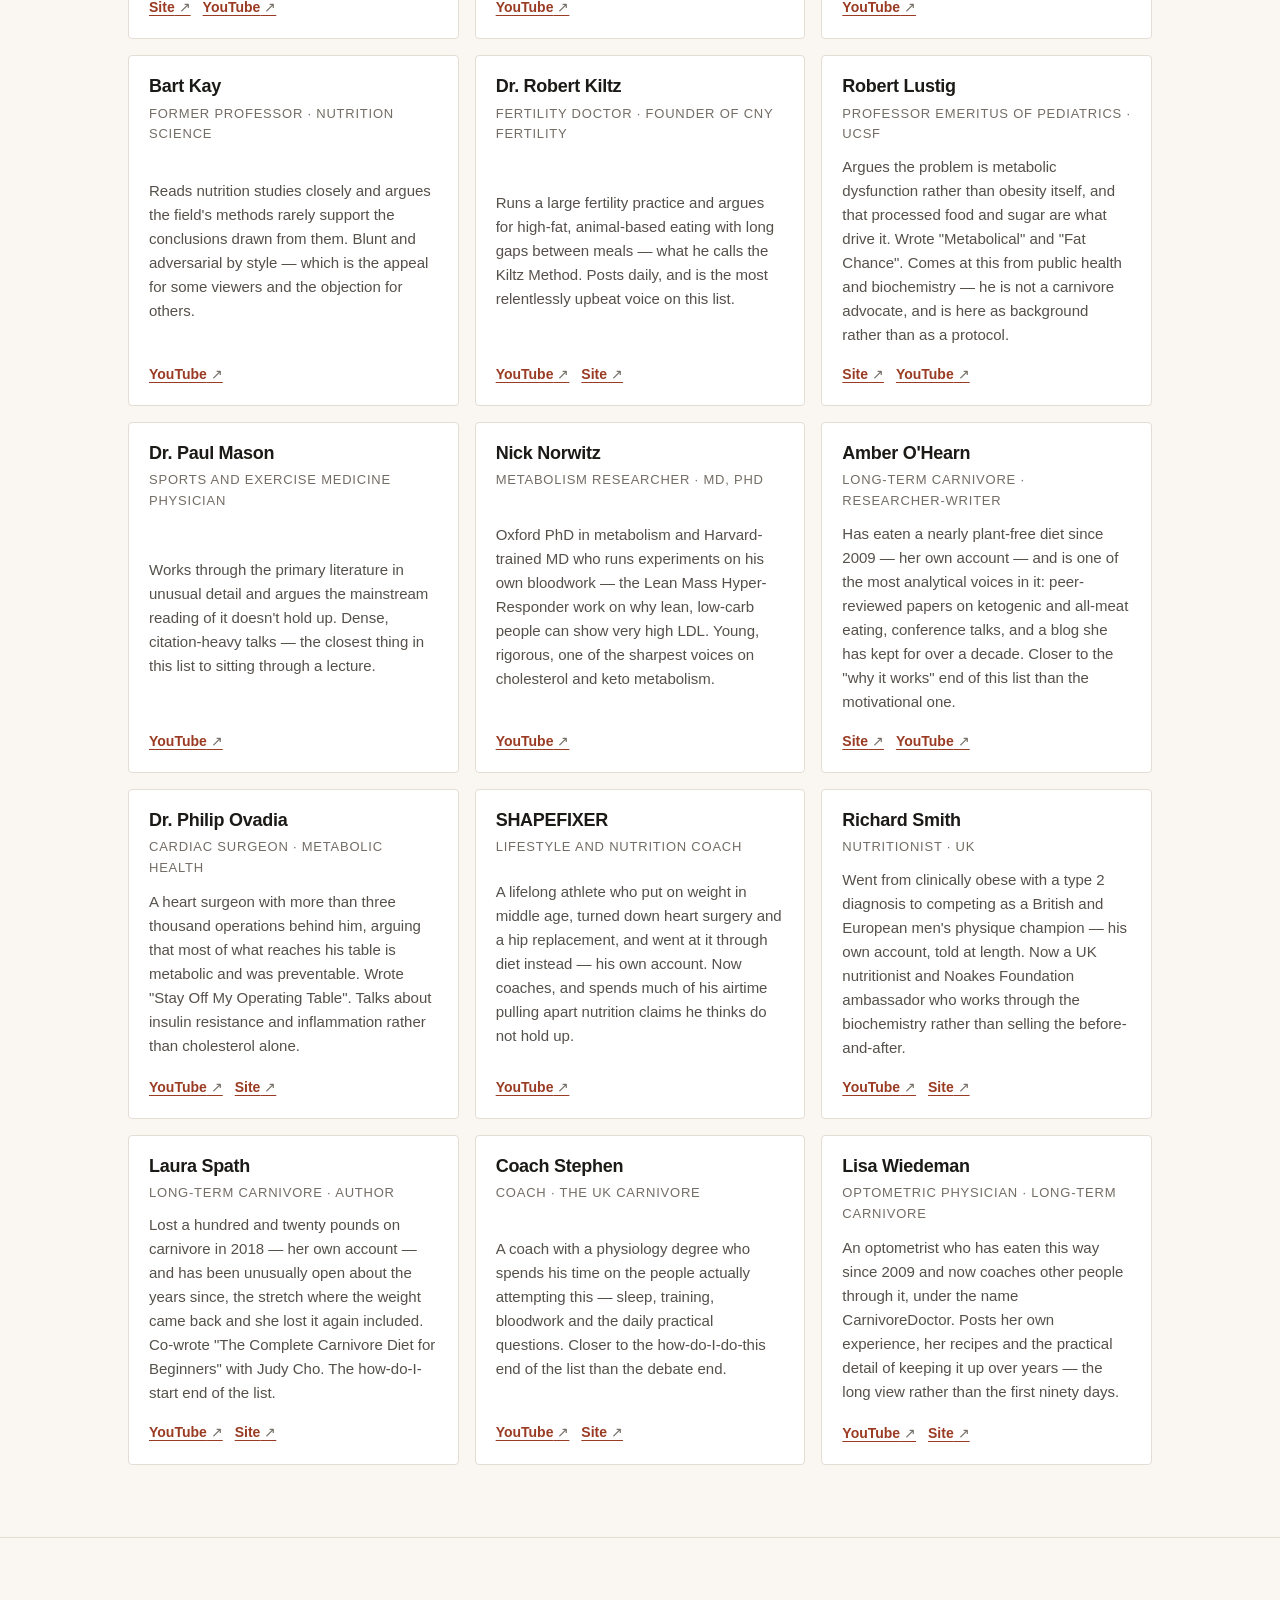
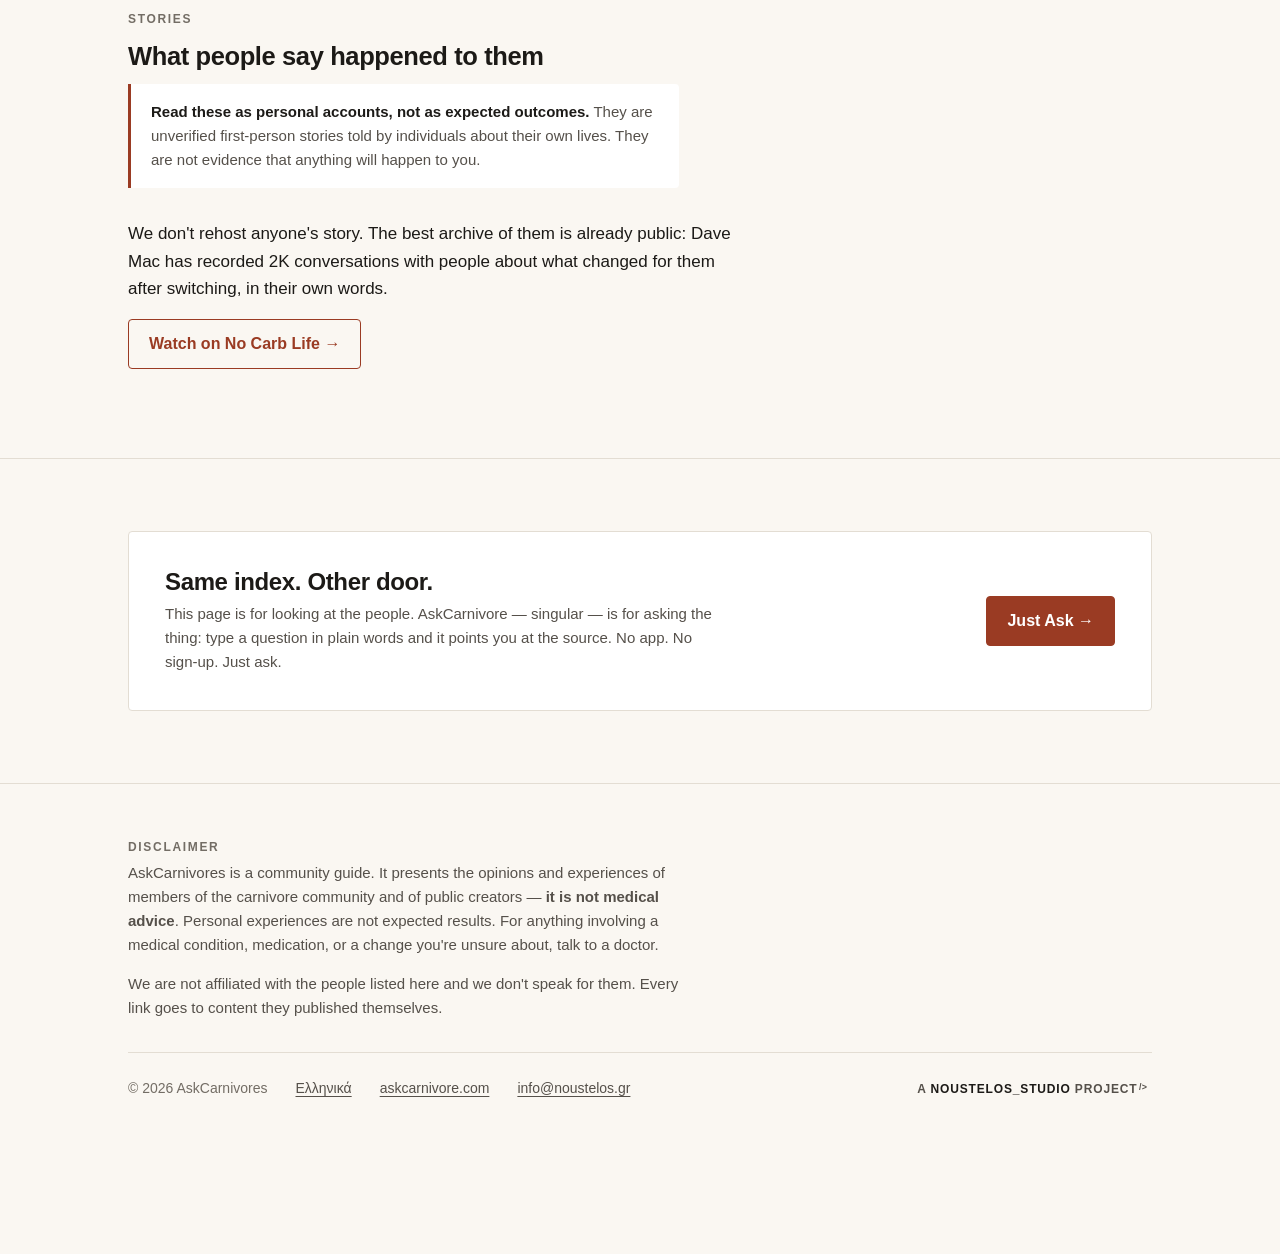
==== commit f603651f: "Contact address is now info@noustelos.gr Replaces info@askcarnivores.com in the footer of the five p" ====
--- a/index.html
+++ b/index.html
@@ -21,6 +21,53 @@
 <meta property="og:locale" content="en_US">
 <meta property="og:locale:alternate" content="el_GR">
 <meta name="twitter:card" content="summary_large_image">
+
+<!-- Structured data — Organization + WebSite only, and deliberately nothing
+     more. An ItemList of the 27 people was considered and decided against: it
+     would publish the directory as a machine-readable list of named
+     individuals, and "not a ranking, not an endorsement" is a promise we would
+     rather keep in the one place it is already written. No aggregate ratings,
+     no Person entries, no SearchAction (there is no site search).
+
+     This is a <script> tag on a site with one script, and that is fine: a
+     block of type application/ld+json is never executed, so `script-src 'self'`
+     in _headers does not apply to it and cannot block it. Do not "fix" this by
+     loosening the CSP — nothing here needs loosening.
+
+     The email is NOT in here on purpose. Cloudflare's Email Address
+     Obfuscation is on for this zone, and an address inside markup is exactly
+     what it rewrites; the footer survives only because of its email_off
+     markers (spelled without their angle brackets here — a comment cannot
+     contain another comment's terminator), and those cannot wrap the inside
+     of a script. Contact stays in the
+     footer and in /llms.txt.
+
+     Mirror any change into /gr/index.html, with inLanguage and the WebSite @id
+     pointing at that page. The Organization @id is shared — one organisation,
+     two language editions of one site. -->
+<script type="application/ld+json">
+{
+  "@context": "https://schema.org",
+  "@graph": [
+    {
+      "@type": "Organization",
+      "@id": "https://askcarnivores.com/#organization",
+      "name": "AskCarnivores",
+      "url": "https://askcarnivores.com/",
+      "logo": "https://askcarnivores.com/assets/apple-touch-icon.v2.png",
+      "description": "A free, community-first directory of carnivore creators, doctors and real experiences. It points at sources rather than hosting or ranking them, and it is not medical advice."
+    },
+    {
+      "@type": "WebSite",
+      "@id": "https://askcarnivores.com/#website",
+      "url": "https://askcarnivores.com/",
+      "name": "AskCarnivores",
+      "inLanguage": "en",
+      "publisher": { "@id": "https://askcarnivores.com/#organization" }
+    }
+  ]
+}
+</script>
 
 <link rel="icon" href="/assets/favicon.v2.svg" type="image/svg+xml">
 <link rel="apple-touch-icon" href="/assets/apple-touch-icon.v2.png">
@@ -663,7 +710,7 @@
            No target/rel — mailto: hands off to a mail client, it is not an
            external page, so rule 1 does not apply. Mirror any change into
            /gr/index.html and 404.html. -->
-      <!--email_off--><a href="mailto:info@askcarnivores.com">info@askcarnivores.com</a><!--/email_off-->
+      <!--email_off--><a href="mailto:info@noustelos.gr">info@noustelos.gr</a><!--/email_off-->
 
       <!-- The "/>" is the studio's mark, not punctuation — decorative here,
            so it stays out of the accessible name ("A NOUSTELOS_STUDIO PROJECT").
